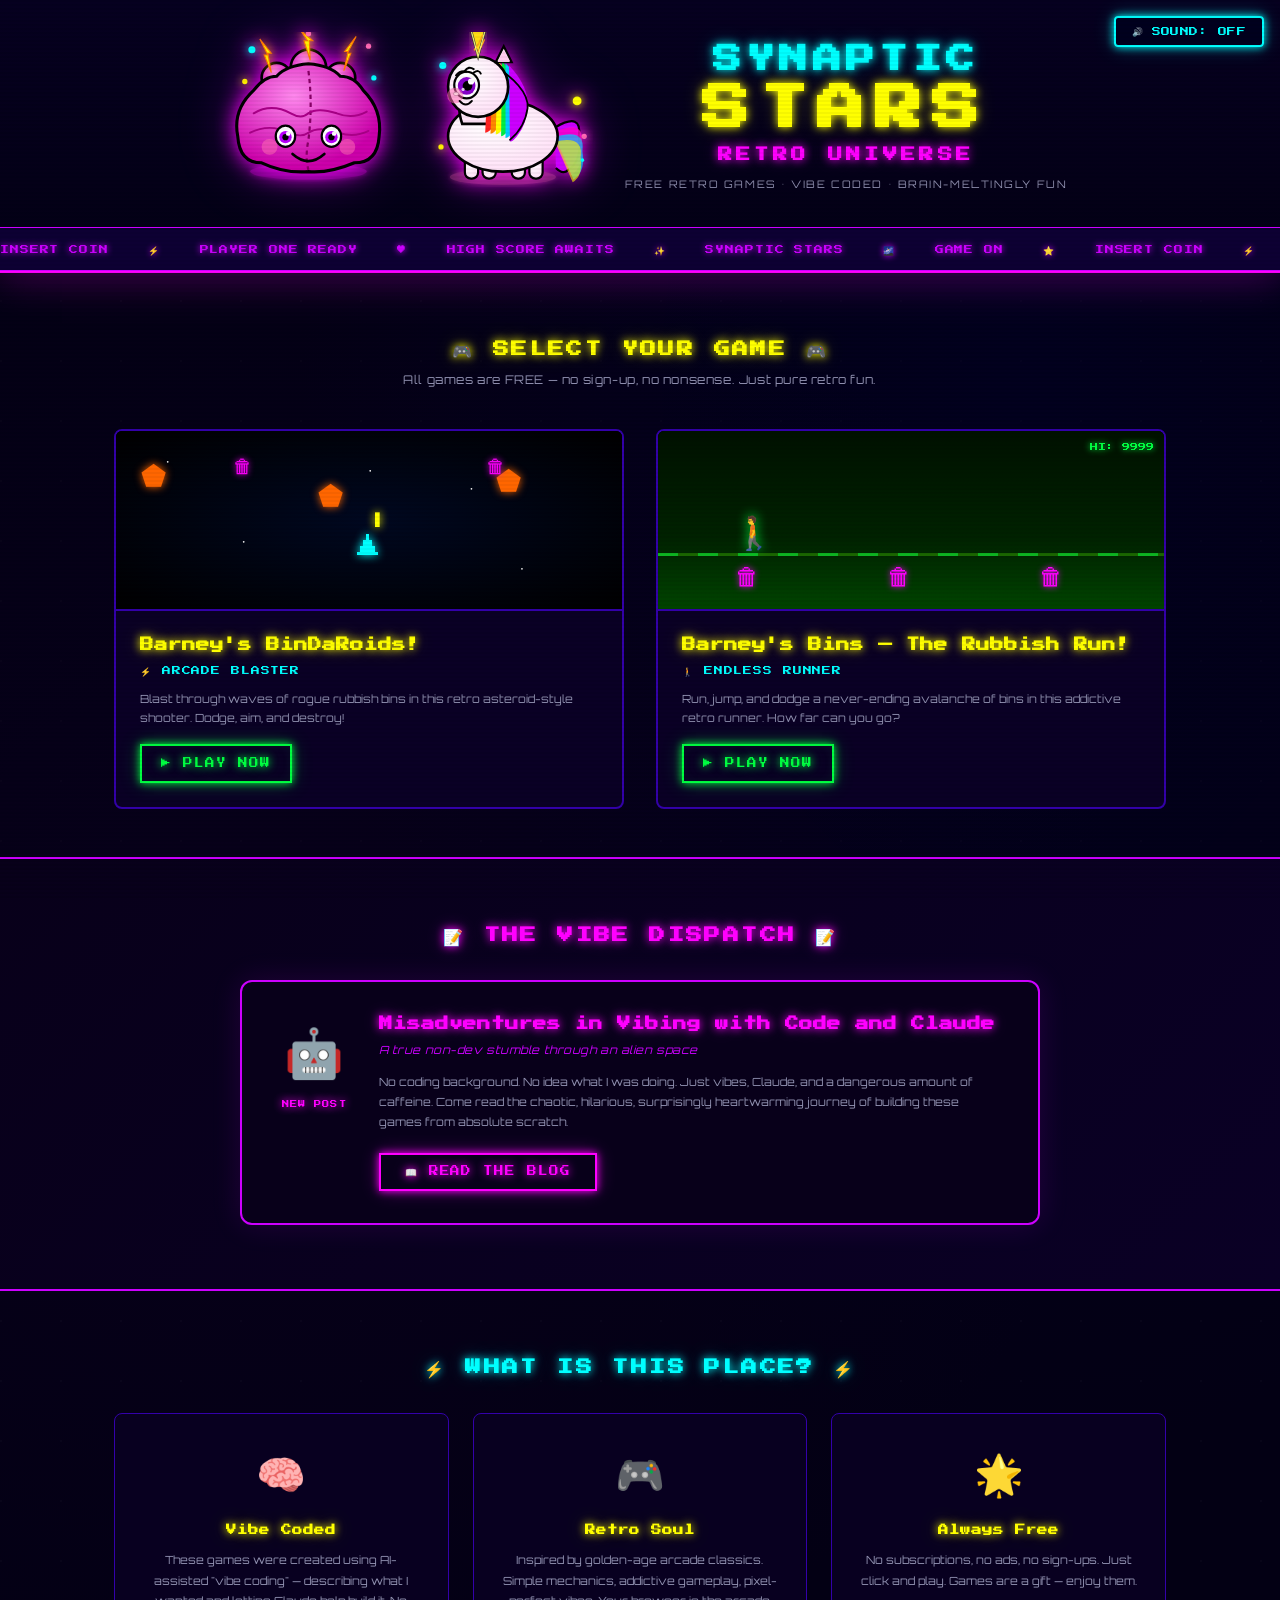
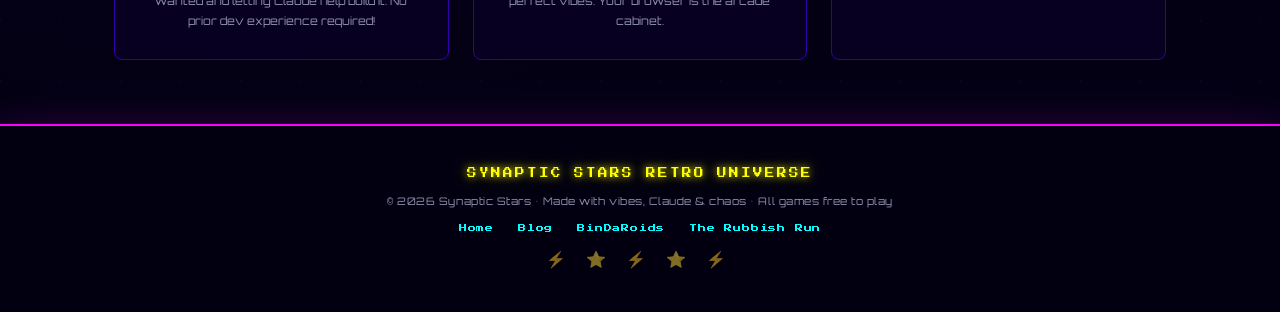
==== docs/index.html @ baff6195 "Cartoon logo redesign + fix game URLs to GitHub Pages - Redesigned brain SVG: filled cartoon style w" ====
<!DOCTYPE html>
<html lang="en">
<head>
  <meta charset="UTF-8" />
  <meta name="viewport" content="width=device-width, initial-scale=1.0" />
  <meta name="description" content="Synaptic Stars Retro Universe - Free retro games made with Vibe coding. Play Barney's BinDaRoids and Barney's Bins: The Rubbish Run!" />
  <title>Synaptic Stars Retro Universe</title>
  <link rel="stylesheet" href="css/style.css" />
  <link rel="preconnect" href="https://fonts.googleapis.com" />
  <link href="https://fonts.googleapis.com/css2?family=Press+Start+2P&family=Orbitron:wght@400;700;900&display=swap" rel="stylesheet" />
</head>
<body>

  <!-- Skip to content for accessibility -->
  <a href="#main-content" class="skip-link">Skip to main content</a>

  <!-- Sound toggle -->
  <div class="sound-control" role="region" aria-label="Sound controls">
    <button id="sound-toggle" class="sound-btn" aria-pressed="false" aria-label="Toggle site sounds on or off">
      <span class="sound-icon" aria-hidden="true">&#128266;</span>
      <span class="sound-label">SOUND: OFF</span>
    </button>
  </div>

  <!-- HEADER / LOGO -->
  <header class="site-header" role="banner">
    <div class="logo-container">
      <div class="logo-art" aria-label="Synaptic Stars logo: a neon brain crackling with creative energy and a cosmic unicorn">
        <!-- SVG Neon Brain + Unicorn Logo -->
        <svg class="logo-svg" viewBox="0 0 430 185" xmlns="http://www.w3.org/2000/svg" role="img" aria-label="Cartoon neon brain fizzing with creative energy alongside a cute cosmic unicorn">
          <defs>
            <filter id="neon-glow">
              <feGaussianBlur stdDeviation="3" result="coloredBlur"/>
              <feMerge><feMergeNode in="coloredBlur"/><feMergeNode in="SourceGraphic"/></feMerge>
            </filter>
            <filter id="hot-glow">
              <feGaussianBlur stdDeviation="5" result="coloredBlur"/>
              <feMerge><feMergeNode in="coloredBlur"/><feMergeNode in="SourceGraphic"/></feMerge>
            </filter>
            <radialGradient id="brain-grad" cx="40%" cy="30%" r="65%">
              <stop offset="0%" stop-color="#ff88ee"/>
              <stop offset="100%" stop-color="#cc00aa"/>
            </radialGradient>
            <radialGradient id="unicorn-body" cx="38%" cy="32%" r="62%">
              <stop offset="0%" stop-color="#ffffff"/>
              <stop offset="100%" stop-color="#ffe4f8"/>
            </radialGradient>
          </defs>

          <!-- ══════════════════════════════ -->
          <!-- CARTOON BRAIN                  -->
          <!-- ══════════════════════════════ -->

          <!-- Glow shadow under brain -->
          <ellipse cx="108" cy="158" rx="66" ry="9" fill="#ff00ff" opacity="0.3" filter="url(#neon-glow)"/>

          <!-- Top bumps (drawn behind main body so they peek above) -->
          <circle cx="72"  cy="52" r="17" fill="url(#brain-grad)" stroke="#000" stroke-width="3"/>
          <circle cx="108" cy="40" r="20" fill="url(#brain-grad)" stroke="#000" stroke-width="3"/>
          <circle cx="144" cy="52" r="17" fill="url(#brain-grad)" stroke="#000" stroke-width="3"/>

          <!-- Main brain blob body -->
          <path d="M 55,148 Q 30,148 28,118 Q 22,88 46,66 Q 58,50 72,50 Q 83,38 108,36 Q 133,38 144,50 Q 160,50 170,66 Q 192,88 188,118 Q 186,148 160,148 Q 132,160 108,158 Q 80,160 55,148 Z"
            fill="url(#brain-grad)" stroke="#000" stroke-width="3.5"/>

          <!-- Centre fold dashed line -->
          <path d="M 108,44 Q 113,82 108,122 Q 104,142 108,156" fill="none" stroke="#880066" stroke-width="2.5" stroke-dasharray="5,4"/>

          <!-- Brain wrinkle folds - left side -->
          <path d="M 46,92 Q 66,80 88,92 Q 100,99 108,92" fill="none" stroke="#aa0088" stroke-width="2.2" stroke-linecap="round"/>
          <path d="M 42,114 Q 64,103 86,114 Q 100,120 108,114" fill="none" stroke="#aa0088" stroke-width="2.2" stroke-linecap="round"/>

          <!-- Brain wrinkle folds - right side -->
          <path d="M 108,92 Q 118,85 140,92 Q 158,99 174,90" fill="none" stroke="#aa0088" stroke-width="2.2" stroke-linecap="round"/>
          <path d="M 108,114 Q 120,106 142,114 Q 160,120 176,112" fill="none" stroke="#aa0088" stroke-width="2.2" stroke-linecap="round"/>

          <!-- LEFT cartoon eye -->
          <ellipse cx="82" cy="118" rx="11" ry="12" fill="white" stroke="#000" stroke-width="2.5"/>
          <circle cx="82" cy="119" r="7"  fill="#bb00ff"/>
          <circle cx="82" cy="119" r="3.5" fill="#000"/>
          <circle cx="85" cy="115" r="2.5" fill="white"/>

          <!-- RIGHT cartoon eye -->
          <ellipse cx="134" cy="118" rx="11" ry="12" fill="white" stroke="#000" stroke-width="2.5"/>
          <circle cx="134" cy="119" r="7"  fill="#bb00ff"/>
          <circle cx="134" cy="119" r="3.5" fill="#000"/>
          <circle cx="137" cy="115" r="2.5" fill="white"/>

          <!-- Rosy cheeks -->
          <circle cx="64"  cy="130" r="9" fill="#ff69b4" opacity="0.55"/>
          <circle cx="152" cy="130" r="9" fill="#ff69b4" opacity="0.55"/>

          <!-- Big happy smile -->
          <path d="M 90,138 Q 108,154 126,138" fill="none" stroke="#000" stroke-width="3" stroke-linecap="round"/>

          <!-- Lightning bolt sparks -->
          <g filter="url(#hot-glow)">
            <!-- Left bolt -->
            <polygon points="66,46 58,26 62,26 53,8  66,24 62,24" fill="#ffee00" stroke="#ff7700" stroke-width="1.2"/>
            <!-- Centre bolt -->
            <polygon points="110,32 103,10 107,10 99,-2 113,10 109,10" fill="#ffee00" stroke="#ff7700" stroke-width="1.2"/>
            <!-- Right bolt -->
            <polygon points="148,44 156,24 152,24 162,5 149,22 153,22" fill="#ffee00" stroke="#ff7700" stroke-width="1.2"/>
            <!-- Sparkle dots -->
            <circle cx="44"  cy="20" r="4" fill="#00ffff"/>
            <circle cx="176" cy="16" r="3" fill="#ff69b4"/>
            <circle cx="36"  cy="56" r="3" fill="#ffee00"/>
            <circle cx="182" cy="52" r="3" fill="#00ffff"/>
            <circle cx="108" cy="2"  r="3" fill="#ff69b4"/>
          </g>

          <!-- ══════════════════════════════ -->
          <!-- CARTOON UNICORN                -->
          <!-- ══════════════════════════════ -->

          <!-- Glow shadow under unicorn -->
          <ellipse cx="328" cy="164" rx="60" ry="9" fill="#ff69b4" opacity="0.3" filter="url(#neon-glow)"/>

          <!-- Chubby legs (behind body) -->
          <rect x="285" y="136" width="15" height="30" rx="7"  fill="url(#unicorn-body)" stroke="#000" stroke-width="2.5"/>
          <rect x="305" y="138" width="15" height="28" rx="7"  fill="url(#unicorn-body)" stroke="#000" stroke-width="2.5"/>
          <rect x="338" y="138" width="15" height="28" rx="7"  fill="url(#unicorn-body)" stroke="#000" stroke-width="2.5"/>
          <rect x="358" y="136" width="15" height="30" rx="7"  fill="url(#unicorn-body)" stroke="#000" stroke-width="2.5"/>

          <!-- Rainbow tail (layered, fluffy) -->
          <path d="M 387,108 Q 418,90 414,118 Q 418,146 402,156 Q 396,162 388,154" fill="#cc00ff" stroke="#000" stroke-width="2.5" stroke-linejoin="round"/>
          <path d="M 387,113 Q 421,98 417,126 Q 421,152 405,162" fill="#ff00cc" opacity="0.8" stroke="none"/>
          <path d="M 387,119 Q 422,108 418,135 Q 422,158 408,167" fill="#00ccff" opacity="0.7" stroke="none"/>
          <path d="M 387,124 Q 420,116 416,142 Q 419,163 407,170" fill="#ffff00" opacity="0.6" stroke="none"/>

          <!-- Chubby body -->
          <ellipse cx="328" cy="118" rx="62" ry="40" fill="url(#unicorn-body)" stroke="#000" stroke-width="3"/>

          <!-- Neck connecting body to head -->
          <path d="M 282,104 Q 274,80 285,66 Q 294,55 310,58 Q 326,58 332,72 Q 338,84 332,104 Z"
            fill="url(#unicorn-body)" stroke="#000" stroke-width="3"/>

          <!-- Rainbow mane flowing down neck -->
          <path d="M 312,34 Q 330,54 328,76 Q 326,94 318,106 Q 312,114 308,114" fill="#ff2222" stroke="none"/>
          <path d="M 317,33 Q 336,54 334,76 Q 332,95 324,106 Q 318,115 314,115" fill="#ff8800" stroke="none"/>
          <path d="M 322,32 Q 342,54 340,77 Q 338,96 330,107 Q 324,116 320,116" fill="#ffff00" stroke="none"/>
          <path d="M 327,33 Q 348,55 346,79 Q 344,98 336,108 Q 330,118 326,118" fill="#00ee44" stroke="none"/>
          <path d="M 331,35 Q 353,58 351,82 Q 349,101 341,111 Q 335,120 331,120" fill="#00ccff" stroke="none"/>
          <path d="M 335,38 Q 358,62 356,86 Q 354,105 346,115 Q 340,124 336,124" fill="#cc00ff" stroke="none"/>
          <!-- Mane outline -->
          <path d="M 312,34 Q 358,62 356,86 Q 353,108 336,122" fill="none" stroke="#000" stroke-width="2" stroke-linecap="round"/>

          <!-- Big round cartoon head -->
          <circle cx="300" cy="62" r="34" fill="url(#unicorn-body)" stroke="#000" stroke-width="3"/>

          <!-- Pointy ear -->
          <polygon points="320,34 329,16 338,34" fill="url(#unicorn-body)" stroke="#000" stroke-width="2.5"/>
          <polygon points="322,34 329,20 336,34" fill="#ffccee" stroke="none"/>

          <!-- Spiral gold horn -->
          <polygon points="300,28 292,-2 308,-2" fill="#ffd700" stroke="#000" stroke-width="2.5"/>
          <path d="M 296,20 Q 302,12 305,4" fill="none" stroke="#ff9900" stroke-width="2" stroke-linecap="round"/>
          <path d="M 299,24 Q 304,17 307,9" fill="none" stroke="#ff9900" stroke-width="1.5" stroke-linecap="round"/>
          <!-- Horn glow -->
          <polygon points="300,28 292,-2 308,-2" fill="none" stroke="#ffff88" stroke-width="1.5" filter="url(#hot-glow)" opacity="0.9"/>

          <!-- Big cute cartoon eye -->
          <ellipse cx="287" cy="60" rx="14" ry="15" fill="white" stroke="#000" stroke-width="2.5"/>
          <circle cx="287" cy="61" r="10" fill="#8800cc"/>
          <circle cx="288" cy="61" r="5.5" fill="#000"/>
          <circle cx="292" cy="56" r="3.5" fill="white"/>
          <circle cx="283" cy="65" r="1.8" fill="white" opacity="0.8"/>

          <!-- Eyelashes -->
          <path d="M 275,49 Q 280,43 287,45" fill="none" stroke="#000" stroke-width="2.2" stroke-linecap="round"/>
          <path d="M 285,44 Q 289,38 295,42" fill="none" stroke="#000" stroke-width="2.2" stroke-linecap="round"/>
          <path d="M 295,46 Q 301,42 303,47" fill="none" stroke="#000" stroke-width="2.2" stroke-linecap="round"/>

          <!-- Rosy cheek -->
          <circle cx="274" cy="72" r="9" fill="#ff69b4" opacity="0.55"/>

          <!-- Little smile -->
          <path d="M 279,78 Q 286,86 293,78" fill="none" stroke="#000" stroke-width="2.2" stroke-linecap="round"/>

          <!-- Nostril dot -->
          <ellipse cx="275" cy="70" rx="3" ry="2" fill="#ffccdd" stroke="#cc88aa" stroke-width="1"/>

          <!-- Sparkles around unicorn -->
          <g filter="url(#hot-glow)">
            <circle cx="412" cy="78"  r="5" fill="#ffff00"/>
            <circle cx="260" cy="38"  r="4" fill="#00ffff"/>
            <circle cx="420" cy="118" r="3" fill="#ff69b4"/>
            <circle cx="258" cy="130" r="3" fill="#ffee00"/>
            <circle cx="418" cy="145" r="2" fill="#00ffff"/>
          </g>
        </svg>
      </div>

      <div class="logo-text">
        <h1 class="site-title">
          <span class="title-synaptic">SYNAPTIC</span>
          <span class="title-stars">STARS</span>
          <span class="title-universe">RETRO UNIVERSE</span>
        </h1>
        <p class="site-tagline">Free Retro Games &bull; Vibe Coded &bull; Brain-Meltingly Fun</p>
      </div>
    </div>

    <!-- Scrolling marquee for atmosphere -->
    <div class="marquee-strip" aria-hidden="true">
      <div class="marquee-inner">
        INSERT COIN &nbsp;&nbsp; &#9889; &nbsp;&nbsp; PLAYER ONE READY &nbsp;&nbsp; &#9829; &nbsp;&nbsp; HIGH SCORE AWAITS &nbsp;&nbsp; &#10024; &nbsp;&nbsp; SYNAPTIC STARS &nbsp;&nbsp; &#127756; &nbsp;&nbsp; GAME ON &nbsp;&nbsp; &#11088; &nbsp;&nbsp; INSERT COIN &nbsp;&nbsp; &#9889; &nbsp;&nbsp; PLAYER ONE READY &nbsp;&nbsp; &#9829; &nbsp;&nbsp; HIGH SCORE AWAITS &nbsp;&nbsp; &#10024; &nbsp;&nbsp; SYNAPTIC STARS &nbsp;&nbsp; &#127756; &nbsp;&nbsp; GAME ON &nbsp;&nbsp; &#11088;
      </div>
    </div>
  </header>

  <!-- MAIN CONTENT -->
  <main id="main-content">

    <!-- GAMES SECTION -->
    <section class="games-section" aria-labelledby="games-heading">
      <h2 id="games-heading" class="section-heading">
        <span aria-hidden="true">&#127918;</span> SELECT YOUR GAME <span aria-hidden="true">&#127918;</span>
      </h2>
      <p class="section-subtitle">All games are FREE &mdash; no sign-up, no nonsense. Just pure retro fun.</p>

      <div class="games-grid" role="list">

        <!-- Game Tile 1: BinDaRoids -->
        <article class="game-tile" role="listitem">
          <a href="https://synapticstar101.github.io/Barneys-BinDaRoids/" target="_blank" rel="noopener noreferrer" class="game-tile-link" aria-label="Play Barney's BinDaRoids - an asteroids-style retro blaster (opens in new tab)">
            <div class="game-tile-inner">
              <div class="game-screen-preview" aria-hidden="true">
                <div class="pixel-art-bindaroids">
                  <div class="pa-stars">
                    <span class="pa-star s1">&#9679;</span>
                    <span class="pa-star s2">&#9679;</span>
                    <span class="pa-star s3">&#9679;</span>
                    <span class="pa-star s4">&#9679;</span>
                    <span class="pa-star s5">&#9679;</span>
                  </div>
                  <div class="pa-ship">&#9650;</div>
                  <div class="pa-asteroids">
                    <span class="pa-rock r1">&#11039;</span>
                    <span class="pa-rock r2">&#11039;</span>
                    <span class="pa-rock r3">&#11039;</span>
                  </div>
                  <div class="pa-bins">
                    <span class="pa-bin">&#128465;</span>
                    <span class="pa-bin">&#128465;</span>
                  </div>
                  <div class="pa-laser" aria-hidden="true">|</div>
                </div>
              </div>
              <div class="game-info">
                <h3 class="game-title">Barney's BinDaRoids!</h3>
                <p class="game-genre">&#9889; ARCADE BLASTER</p>
                <p class="game-desc">Blast through waves of rogue rubbish bins in this retro asteroid-style shooter. Dodge, aim, and destroy!</p>
                <span class="play-btn" aria-hidden="true">&#9654; PLAY NOW</span>
              </div>
            </div>
          </a>
        </article>

        <!-- Game Tile 2: The Rubbish Run -->
        <article class="game-tile" role="listitem">
          <a href="https://synapticstar101.github.io/Barneys-Bins-The-Rubbish-Run/" target="_blank" rel="noopener noreferrer" class="game-tile-link" aria-label="Play Barney's Bins: The Rubbish Run - a retro runner (opens in new tab)">
            <div class="game-tile-inner">
              <div class="game-screen-preview" aria-hidden="true">
                <div class="pixel-art-rubbish">
                  <div class="pa-road">
                    <div class="pa-lane-line"></div>
                  </div>
                  <div class="pa-runner">&#128694;</div>
                  <div class="pa-obstacles">
                    <span class="pa-bin-o b1">&#128465;</span>
                    <span class="pa-bin-o b2">&#128465;</span>
                    <span class="pa-bin-o b3">&#128465;</span>
                  </div>
                  <div class="pa-score-preview">HI: 9999</div>
                </div>
              </div>
              <div class="game-info">
                <h3 class="game-title">Barney's Bins &mdash; The Rubbish Run!</h3>
                <p class="game-genre">&#128694; ENDLESS RUNNER</p>
                <p class="game-desc">Run, jump, and dodge a never-ending avalanche of bins in this addictive retro runner. How far can you go?</p>
                <span class="play-btn" aria-hidden="true">&#9654; PLAY NOW</span>
              </div>
            </div>
          </a>
        </article>

      </div>
    </section>

    <!-- BLOG LINK SECTION -->
    <section class="blog-section" aria-labelledby="blog-heading">
      <h2 id="blog-heading" class="section-heading">
        <span aria-hidden="true">&#128221;</span> THE VIBE DISPATCH <span aria-hidden="true">&#128221;</span>
      </h2>
      <div class="blog-promo">
        <div class="blog-promo-inner">
          <div class="blog-badge" aria-hidden="true">
            <span class="blog-icon">&#129302;</span>
            <span class="blog-badge-text">NEW POST</span>
          </div>
          <div class="blog-promo-text">
            <h3 class="blog-title-promo">Misadventures in Vibing with Code and Claude</h3>
            <p class="blog-subtitle-promo">A true non-dev stumble through an alien space</p>
            <p class="blog-desc-promo">No coding background. No idea what I was doing. Just vibes, Claude, and a dangerous amount of caffeine. Come read the chaotic, hilarious, surprisingly heartwarming journey of building these games from absolute scratch.</p>
            <a href="blog/index.html" class="blog-link-btn" aria-label="Read the Misadventures in Vibing with Code and Claude blog">
              <span aria-hidden="true">&#128214;</span> READ THE BLOG
            </a>
          </div>
        </div>
      </div>
    </section>

    <!-- ABOUT SECTION -->
    <section class="about-section" aria-labelledby="about-heading">
      <h2 id="about-heading" class="section-heading">
        <span aria-hidden="true">&#9889;</span> WHAT IS THIS PLACE? <span aria-hidden="true">&#9889;</span>
      </h2>
      <div class="about-grid">
        <div class="about-card">
          <div class="about-icon" aria-hidden="true">&#129504;</div>
          <h3>Vibe Coded</h3>
          <p>These games were created using AI-assisted "vibe coding" &mdash; describing what I wanted and letting Claude help build it. No prior dev experience required!</p>
        </div>
        <div class="about-card">
          <div class="about-icon" aria-hidden="true">&#127918;</div>
          <h3>Retro Soul</h3>
          <p>Inspired by golden-age arcade classics. Simple mechanics, addictive gameplay, pixel-perfect vibes. Your browser is the arcade cabinet.</p>
        </div>
        <div class="about-card">
          <div class="about-icon" aria-hidden="true">&#127775;</div>
          <h3>Always Free</h3>
          <p>No subscriptions, no ads, no sign-ups. Just click and play. Games are a gift &mdash; enjoy them.</p>
        </div>
      </div>
    </section>

  </main>

  <!-- FOOTER -->
  <footer class="site-footer" role="contentinfo">
    <div class="footer-inner">
      <p class="footer-title">SYNAPTIC STARS RETRO UNIVERSE</p>
      <p class="footer-copy">&copy; 2026 Synaptic Stars &bull; Made with vibes, Claude &amp; chaos &bull; All games free to play</p>
      <nav class="footer-nav" aria-label="Footer navigation">
        <a href="index.html">Home</a>
        <a href="blog/index.html">Blog</a>
        <a href="https://synapticstar101.github.io/Barneys-BinDaRoids/" target="_blank" rel="noopener noreferrer">BinDaRoids</a>
        <a href="https://synapticstar101.github.io/Barneys-Bins-The-Rubbish-Run/" target="_blank" rel="noopener noreferrer">The Rubbish Run</a>
      </nav>
      <p class="footer-credits" aria-hidden="true">&#9889; &#11088; &#9889; &#11088; &#9889;</p>
    </div>
  </footer>

  <script src="js/sounds.js"></script>
  <script src="js/main.js"></script>
</body>
</html>
---- docs/css/style.css ----
/* =====================================================
   SYNAPTIC STARS RETRO UNIVERSE
   Main Stylesheet — Neon Retro Fever Dream Edition
   ===================================================== */

/* === CSS CUSTOM PROPERTIES === */
:root {
  --neon-pink:    #ff00ff;
  --neon-cyan:    #00ffff;
  --neon-yellow:  #ffff00;
  --neon-green:   #00ff41;
  --neon-orange:  #ff6600;
  --neon-purple:  #cc00ff;
  --neon-hotpink: #ff69b4;
  --bg-dark:      #030014;
  --bg-card:      #0a0025;
  --bg-card2:     #080020;
  --text-primary: #e8e0ff;
  --text-dim:     #9090b0;
  --border-neon:  #3300aa;
  --font-pixel:   'Press Start 2P', monospace;
  --font-orb:     'Orbitron', monospace;
  --font-base:    'Orbitron', monospace;
  --glow-pink:    0 0 8px #ff00ff, 0 0 20px #ff00ff44;
  --glow-cyan:    0 0 8px #00ffff, 0 0 20px #00ffff44;
  --glow-yellow:  0 0 8px #ffff00, 0 0 20px #ffff0044;
  --glow-green:   0 0 8px #00ff41, 0 0 20px #00ff4144;
}

/* === RESET & BASE === */
*, *::before, *::after {
  box-sizing: border-box;
  margin: 0;
  padding: 0;
}

html {
  scroll-behavior: smooth;
  font-size: 16px;
}

body {
  background-color: var(--bg-dark);
  background-image:
    radial-gradient(ellipse at 20% 50%, #1a003333 0%, transparent 60%),
    radial-gradient(ellipse at 80% 20%, #00003355 0%, transparent 50%),
    url("data:image/svg+xml,%3Csvg width='60' height='60' viewBox='0 0 60 60' xmlns='http://www.w3.org/2000/svg'%3E%3Cg fill='none' fill-rule='evenodd'%3E%3Cg fill='%23ffffff' fill-opacity='0.025'%3E%3Ccircle cx='1' cy='1' r='1'/%3E%3C/g%3E%3C/g%3E%3C/svg%3E");
  color: var(--text-primary);
  font-family: var(--font-base);
  line-height: 1.6;
  min-height: 100vh;
  overflow-x: hidden;
}

/* === ACCESSIBILITY === */
.skip-link {
  position: absolute;
  top: -100%;
  left: 0;
  background: var(--neon-yellow);
  color: #000;
  padding: 0.75rem 1.5rem;
  font-family: var(--font-pixel);
  font-size: 0.7rem;
  z-index: 9999;
  text-decoration: none;
  border-radius: 0 0 8px 0;
}
.skip-link:focus {
  top: 0;
}

/* Focus visible styles for keyboard nav */
*:focus-visible {
  outline: 3px solid var(--neon-yellow);
  outline-offset: 3px;
}

/* Reduced motion */
@media (prefers-reduced-motion: reduce) {
  *, *::before, *::after {
    animation-duration: 0.01ms !important;
    animation-iteration-count: 1 !important;
    transition-duration: 0.01ms !important;
  }
  .marquee-inner {
    animation: none !important;
  }
}

/* High contrast mode */
@media (prefers-contrast: high) {
  :root {
    --bg-dark: #000000;
    --bg-card: #000000;
    --text-primary: #ffffff;
  }
  .game-tile { border: 2px solid #ffffff; }
}

/* === SOUND CONTROL === */
.sound-control {
  position: fixed;
  top: 1rem;
  right: 1rem;
  z-index: 1000;
}

.sound-btn {
  background: rgba(0, 0, 30, 0.9);
  border: 2px solid var(--neon-cyan);
  color: var(--neon-cyan);
  padding: 0.5rem 1rem;
  cursor: pointer;
  font-family: var(--font-pixel);
  font-size: 0.55rem;
  letter-spacing: 0.05em;
  display: flex;
  align-items: center;
  gap: 0.5rem;
  transition: all 0.2s;
  box-shadow: var(--glow-cyan);
  border-radius: 4px;
}

.sound-btn:hover,
.sound-btn[aria-pressed="true"] {
  background: rgba(0, 255, 255, 0.15);
  box-shadow: 0 0 15px #00ffff, 0 0 30px #00ffff66;
  color: #fff;
}

.sound-btn[aria-pressed="true"] .sound-label::after {
  content: " ON";
}
.sound-btn[aria-pressed="false"] .sound-label::after {
  content: "";
}

/* === HEADER === */
.site-header {
  background: linear-gradient(180deg, #060020 0%, var(--bg-dark) 100%);
  border-bottom: 2px solid var(--neon-pink);
  box-shadow: 0 4px 40px #ff00ff44;
  padding-bottom: 0;
  overflow: hidden;
}

.logo-container {
  display: flex;
  align-items: center;
  justify-content: center;
  gap: 2rem;
  flex-wrap: wrap;
  padding: 2rem 2rem 1.5rem;
  max-width: 1200px;
  margin: 0 auto;
}

.logo-svg {
  width: 380px;
  max-width: 90vw;
  height: auto;
  filter: drop-shadow(0 0 10px #ff00ff) drop-shadow(0 0 25px #cc00ff44);
  animation: logo-pulse 3s ease-in-out infinite;
}

@keyframes logo-pulse {
  0%, 100% { filter: drop-shadow(0 0 10px #ff00ff) drop-shadow(0 0 25px #cc00ff44); }
  50%       { filter: drop-shadow(0 0 20px #ff00ff) drop-shadow(0 0 50px #cc00ff66); }
}

.logo-text {
  text-align: center;
}

.site-title {
  display: flex;
  flex-direction: column;
  gap: 0.25rem;
  line-height: 1.2;
}

.title-synaptic {
  font-family: var(--font-pixel);
  font-size: clamp(1rem, 3vw, 1.8rem);
  color: var(--neon-cyan);
  text-shadow: var(--glow-cyan);
  letter-spacing: 0.15em;
  animation: flicker 8s infinite;
}

.title-stars {
  font-family: var(--font-pixel);
  font-size: clamp(1.4rem, 5vw, 3rem);
  color: var(--neon-yellow);
  text-shadow: var(--glow-yellow);
  letter-spacing: 0.2em;
}

.title-universe {
  font-family: var(--font-pixel);
  font-size: clamp(0.6rem, 1.5vw, 0.9rem);
  color: var(--neon-pink);
  text-shadow: var(--glow-pink);
  letter-spacing: 0.3em;
  margin-top: 0.25rem;
}

@keyframes flicker {
  0%, 95%, 100% { opacity: 1; }
  96%            { opacity: 0.85; }
  97%            { opacity: 1; }
  98%            { opacity: 0.7; }
  99%            { opacity: 1; }
}

.site-tagline {
  color: var(--text-dim);
  font-size: 0.65rem;
  letter-spacing: 0.15em;
  margin-top: 0.75rem;
  text-transform: uppercase;
}

/* === MARQUEE === */
.marquee-strip {
  background: #0d0033;
  border-top: 1px solid var(--neon-purple);
  border-bottom: 1px solid var(--neon-purple);
  padding: 0.5rem 0;
  overflow: hidden;
  white-space: nowrap;
}

.marquee-inner {
  display: inline-block;
  animation: marquee-scroll 30s linear infinite;
  font-family: var(--font-pixel);
  font-size: 0.55rem;
  color: var(--neon-purple);
  letter-spacing: 0.1em;
  text-shadow: 0 0 6px #cc00ff;
}

@keyframes marquee-scroll {
  from { transform: translateX(0); }
  to   { transform: translateX(-50%); }
}

/* === SECTION HEADING === */
.section-heading {
  font-family: var(--font-pixel);
  font-size: clamp(0.7rem, 2vw, 1rem);
  text-align: center;
  letter-spacing: 0.15em;
  color: var(--neon-yellow);
  text-shadow: var(--glow-yellow);
  margin-bottom: 0.5rem;
}

.section-subtitle {
  text-align: center;
  color: var(--text-dim);
  font-size: 0.75rem;
  letter-spacing: 0.05em;
  margin-bottom: 2.5rem;
}

/* === GAMES SECTION === */
.games-section {
  max-width: 1100px;
  margin: 0 auto;
  padding: 4rem 1.5rem 3rem;
}

.games-grid {
  display: grid;
  grid-template-columns: repeat(auto-fit, minmax(300px, 1fr));
  gap: 2rem;
  list-style: none;
}

/* === GAME TILE === */
.game-tile {
  border: 2px solid var(--border-neon);
  border-radius: 8px;
  background: var(--bg-card);
  transition: transform 0.2s, border-color 0.2s, box-shadow 0.2s;
  overflow: hidden;
  position: relative;
}

.game-tile:hover,
.game-tile:focus-within {
  transform: translateY(-6px) scale(1.02);
  border-color: var(--neon-cyan);
  box-shadow: 0 0 30px #00ffff44, 0 8px 40px #00000088;
}

.game-tile-link {
  display: block;
  text-decoration: none;
  color: inherit;
  outline: none;
}

.game-tile-link:focus-visible .game-tile-inner {
  outline: 3px solid var(--neon-yellow);
}

.game-tile-inner {
  display: flex;
  flex-direction: column;
}

/* Game preview screen */
.game-screen-preview {
  background: #000;
  height: 180px;
  position: relative;
  overflow: hidden;
  border-bottom: 2px solid var(--border-neon);
  font-family: var(--font-pixel);
}

/* BinDaRoids preview */
.pixel-art-bindaroids {
  width: 100%;
  height: 100%;
  position: relative;
  background: radial-gradient(ellipse at center, #000820 0%, #000 100%);
}

.pa-stars { position: absolute; inset: 0; }
.pa-star {
  position: absolute;
  color: #fff;
  font-size: 4px;
  animation: star-twinkle 2s ease-in-out infinite;
}
.s1 { top: 15%; left: 10%; animation-delay: 0s; }
.s2 { top: 30%; left: 70%; animation-delay: 0.4s; }
.s3 { top: 60%; left: 25%; animation-delay: 0.8s; }
.s4 { top: 20%; left: 50%; animation-delay: 0.2s; }
.s5 { top: 75%; left: 80%; animation-delay: 1.2s; }

@keyframes star-twinkle {
  0%, 100% { opacity: 1; }
  50%       { opacity: 0.3; }
}

.pa-ship {
  position: absolute;
  bottom: 25%;
  left: 50%;
  transform: translateX(-50%);
  color: var(--neon-cyan);
  font-size: 1.5rem;
  text-shadow: 0 0 10px var(--neon-cyan);
  animation: ship-bob 2s ease-in-out infinite;
}

@keyframes ship-bob {
  0%, 100% { transform: translateX(-50%) translateY(0); }
  50%       { transform: translateX(-50%) translateY(-6px); }
}

.pa-asteroids { position: absolute; top: 10%; left: 0; width: 100%; }
.pa-rock {
  position: absolute;
  color: var(--neon-orange);
  font-size: 1.8rem;
  text-shadow: 0 0 8px var(--neon-orange);
  animation: rock-drift 4s linear infinite;
}
.r1 { top: 0; left: 5%; animation-delay: 0s; }
.r2 { top: 20px; left: 40%; animation-delay: 1.5s; }
.r3 { top: 5px; left: 75%; animation-delay: 0.8s; }

@keyframes rock-drift {
  0%   { transform: rotate(0deg) translateY(0); }
  100% { transform: rotate(360deg) translateY(20px); }
}

.pa-bins {
  position: absolute;
  top: 10%;
  width: 100%;
  display: flex;
  justify-content: space-around;
}
.pa-bin { color: var(--neon-pink); font-size: 1.2rem; text-shadow: 0 0 6px var(--neon-pink); }

.pa-laser {
  position: absolute;
  bottom: 42%;
  left: 50%;
  color: var(--neon-yellow);
  font-size: 1rem;
  font-weight: bold;
  text-shadow: 0 0 8px var(--neon-yellow);
  animation: laser-fire 1s ease-out infinite;
}

@keyframes laser-fire {
  0%   { opacity: 1; transform: scaleY(1); }
  80%  { opacity: 0.8; transform: scaleY(3); }
  100% { opacity: 0; transform: scaleY(4); }
}

/* Rubbish Run preview */
.pixel-art-rubbish {
  width: 100%;
  height: 100%;
  position: relative;
  background: linear-gradient(180deg, #001100 0%, #002200 60%, #004400 100%);
}

.pa-road {
  position: absolute;
  bottom: 30%;
  left: 0;
  right: 0;
  height: 3px;
  background: #1a6600;
}
.pa-lane-line {
  width: 100%;
  height: 100%;
  background: repeating-linear-gradient(90deg, #00ff41 0, #00ff41 20px, transparent 20px, transparent 40px);
  opacity: 0.5;
}

.pa-runner {
  position: absolute;
  bottom: 31%;
  left: 15%;
  font-size: 2rem;
  animation: runner-anim 0.4s steps(2) infinite;
  filter: drop-shadow(0 0 6px var(--neon-green));
}
@keyframes runner-anim {
  0%   { transform: translateY(0); }
  50%  { transform: translateY(-4px); }
  100% { transform: translateY(0); }
}

.pa-obstacles { position: absolute; bottom: 31%; width: 100%; }
.pa-bin-o {
  position: absolute;
  font-size: 1.5rem;
  color: var(--neon-pink);
  text-shadow: 0 0 6px var(--neon-pink);
  animation: bin-scroll 2s linear infinite;
}
.b1 { right: 20%; animation-delay: 0s; }
.b2 { right: 50%; animation-delay: 0.7s; }
.b3 { right: 80%; animation-delay: 1.4s; }

@keyframes bin-scroll {
  0%   { transform: translateX(0); }
  100% { transform: translateX(-300px); }
}

.pa-score-preview {
  position: absolute;
  top: 10px;
  right: 10px;
  font-family: var(--font-pixel);
  font-size: 0.5rem;
  color: var(--neon-green);
  text-shadow: 0 0 6px var(--neon-green);
}

/* Game info */
.game-info {
  padding: 1.5rem;
}

.game-title {
  font-family: var(--font-pixel);
  font-size: clamp(0.6rem, 1.5vw, 0.85rem);
  color: var(--neon-yellow);
  text-shadow: var(--glow-yellow);
  margin-bottom: 0.5rem;
  line-height: 1.5;
}

.game-genre {
  font-family: var(--font-pixel);
  font-size: 0.55rem;
  color: var(--neon-cyan);
  letter-spacing: 0.1em;
  margin-bottom: 0.75rem;
}

.game-desc {
  font-size: 0.7rem;
  color: var(--text-dim);
  margin-bottom: 1rem;
  line-height: 1.7;
}

.play-btn {
  display: inline-block;
  background: transparent;
  border: 2px solid var(--neon-green);
  color: var(--neon-green);
  padding: 0.6rem 1.2rem;
  font-family: var(--font-pixel);
  font-size: 0.6rem;
  letter-spacing: 0.1em;
  text-shadow: var(--glow-green);
  box-shadow: var(--glow-green), inset 0 0 10px #00ff4111;
  transition: all 0.2s;
  cursor: pointer;
}

.game-tile:hover .play-btn,
.game-tile:focus-within .play-btn {
  background: #00ff4122;
  box-shadow: 0 0 20px #00ff41, inset 0 0 20px #00ff4122;
  color: #fff;
}

/* === BLOG SECTION === */
.blog-section {
  background: linear-gradient(135deg, #08001a 0%, #0a0025 100%);
  border-top: 2px solid var(--neon-purple);
  border-bottom: 2px solid var(--neon-purple);
  padding: 4rem 1.5rem;
}

.blog-section .section-heading {
  color: var(--neon-pink);
  text-shadow: var(--glow-pink);
  margin-bottom: 2rem;
}

.blog-promo {
  max-width: 800px;
  margin: 0 auto;
}

.blog-promo-inner {
  border: 2px solid var(--neon-purple);
  border-radius: 12px;
  background: #08001a;
  padding: 2rem 2.5rem;
  display: flex;
  gap: 2rem;
  align-items: flex-start;
  box-shadow: 0 0 30px #cc00ff22;
  transition: box-shadow 0.3s;
}

.blog-promo-inner:hover {
  box-shadow: 0 0 60px #cc00ff44;
}

.blog-badge {
  display: flex;
  flex-direction: column;
  align-items: center;
  gap: 0.5rem;
  flex-shrink: 0;
}

.blog-icon {
  font-size: 3rem;
  animation: robot-wave 3s ease-in-out infinite;
}

@keyframes robot-wave {
  0%, 100% { transform: rotate(-5deg); }
  50%       { transform: rotate(5deg) scale(1.1); }
}

.blog-badge-text {
  font-family: var(--font-pixel);
  font-size: 0.45rem;
  color: var(--neon-pink);
  text-shadow: var(--glow-pink);
  letter-spacing: 0.15em;
  animation: badge-blink 1.5s step-end infinite;
}

@keyframes badge-blink {
  0%, 100% { opacity: 1; }
  50%       { opacity: 0; }
}

.blog-title-promo {
  font-family: var(--font-pixel);
  font-size: clamp(0.6rem, 1.5vw, 0.85rem);
  color: var(--neon-pink);
  text-shadow: var(--glow-pink);
  margin-bottom: 0.4rem;
  line-height: 1.6;
}

.blog-subtitle-promo {
  font-size: 0.7rem;
  color: var(--neon-purple);
  font-style: italic;
  margin-bottom: 0.75rem;
  letter-spacing: 0.05em;
}

.blog-desc-promo {
  font-size: 0.7rem;
  color: var(--text-dim);
  line-height: 1.8;
  margin-bottom: 1.25rem;
}

.blog-link-btn {
  display: inline-block;
  border: 2px solid var(--neon-pink);
  color: var(--neon-pink);
  padding: 0.6rem 1.5rem;
  text-decoration: none;
  font-family: var(--font-pixel);
  font-size: 0.6rem;
  letter-spacing: 0.1em;
  text-shadow: var(--glow-pink);
  box-shadow: var(--glow-pink);
  transition: all 0.2s;
}

.blog-link-btn:hover,
.blog-link-btn:focus-visible {
  background: #ff00ff22;
  box-shadow: 0 0 25px #ff00ff, inset 0 0 15px #ff00ff22;
  color: #fff;
}

/* === ABOUT SECTION === */
.about-section {
  max-width: 1100px;
  margin: 0 auto;
  padding: 4rem 1.5rem;
}

.about-section .section-heading {
  color: var(--neon-cyan);
  text-shadow: var(--glow-cyan);
  margin-bottom: 2rem;
}

.about-grid {
  display: grid;
  grid-template-columns: repeat(auto-fit, minmax(220px, 1fr));
  gap: 1.5rem;
}

.about-card {
  background: var(--bg-card2);
  border: 1px solid var(--border-neon);
  border-radius: 8px;
  padding: 1.75rem;
  text-align: center;
  transition: border-color 0.3s, transform 0.2s;
}

.about-card:hover {
  border-color: var(--neon-cyan);
  transform: translateY(-4px);
  box-shadow: 0 0 20px #00ffff22;
}

.about-icon {
  font-size: 2.5rem;
  margin-bottom: 1rem;
  display: block;
}

.about-card h3 {
  font-family: var(--font-pixel);
  font-size: 0.65rem;
  color: var(--neon-yellow);
  text-shadow: var(--glow-yellow);
  margin-bottom: 0.75rem;
  letter-spacing: 0.1em;
}

.about-card p {
  font-size: 0.7rem;
  color: var(--text-dim);
  line-height: 1.8;
}

/* === FOOTER === */
.site-footer {
  background: #020010;
  border-top: 2px solid var(--neon-pink);
  padding: 2.5rem 1.5rem;
  text-align: center;
  box-shadow: 0 -4px 30px #ff00ff22;
}

.footer-inner {
  max-width: 900px;
  margin: 0 auto;
  display: flex;
  flex-direction: column;
  gap: 0.75rem;
  align-items: center;
}

.footer-title {
  font-family: var(--font-pixel);
  font-size: 0.6rem;
  color: var(--neon-yellow);
  text-shadow: var(--glow-yellow);
  letter-spacing: 0.2em;
}

.footer-copy {
  font-size: 0.65rem;
  color: var(--text-dim);
  letter-spacing: 0.05em;
}

.footer-nav {
  display: flex;
  gap: 1.5rem;
  flex-wrap: wrap;
  justify-content: center;
}

.footer-nav a {
  color: var(--neon-cyan);
  text-decoration: none;
  font-family: var(--font-pixel);
  font-size: 0.5rem;
  letter-spacing: 0.1em;
  transition: color 0.2s, text-shadow 0.2s;
}

.footer-nav a:hover,
.footer-nav a:focus-visible {
  color: #fff;
  text-shadow: var(--glow-cyan);
}

.footer-credits {
  font-size: 1rem;
  opacity: 0.5;
  letter-spacing: 0.5em;
}

/* === RESPONSIVE === */
@media (max-width: 640px) {
  .logo-container {
    flex-direction: column;
    text-align: center;
    padding: 1.5rem 1rem 1rem;
  }

  .blog-promo-inner {
    flex-direction: column;
    align-items: center;
    text-align: center;
    padding: 1.5rem;
  }

  .games-grid {
    grid-template-columns: 1fr;
  }

  .sound-control {
    top: 0.5rem;
    right: 0.5rem;
  }
}

@media (max-width: 400px) {
  .title-stars {
    font-size: 1.4rem;
  }
  .section-heading {
    font-size: 0.6rem;
  }
}
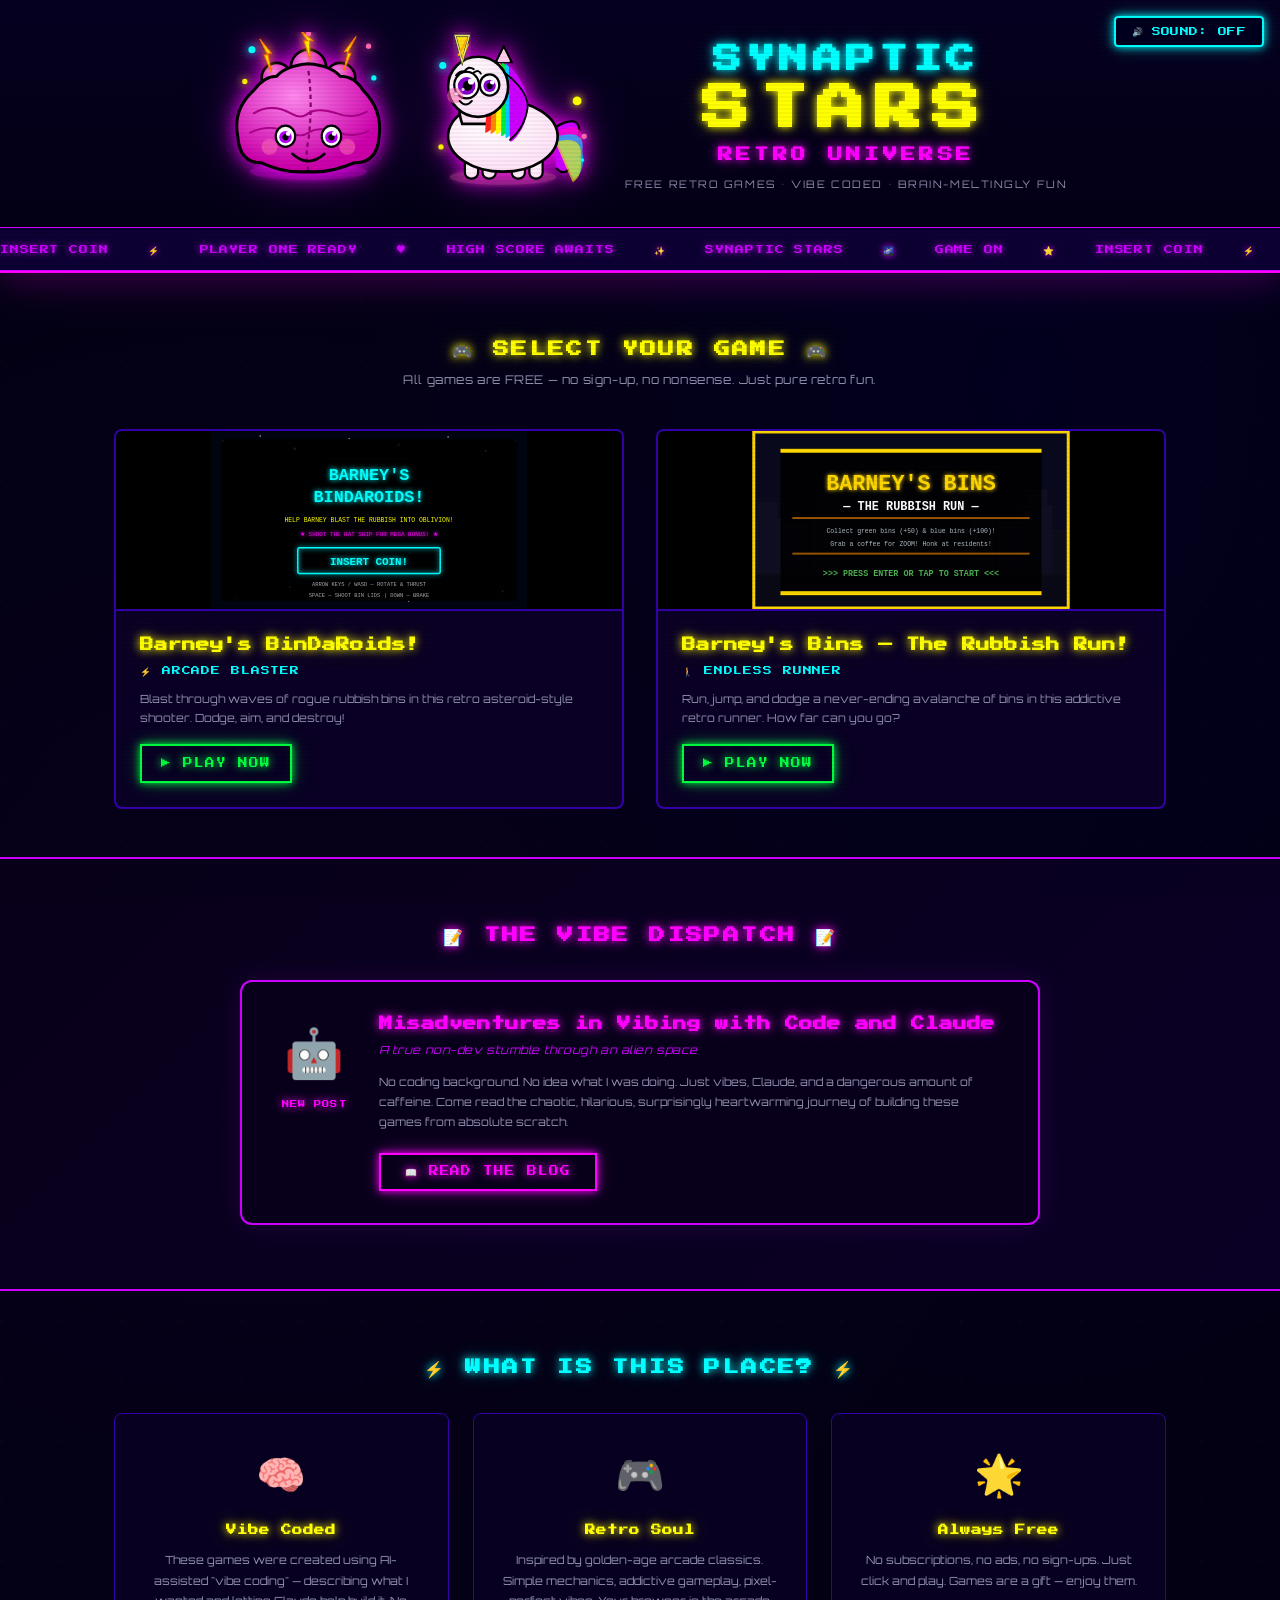
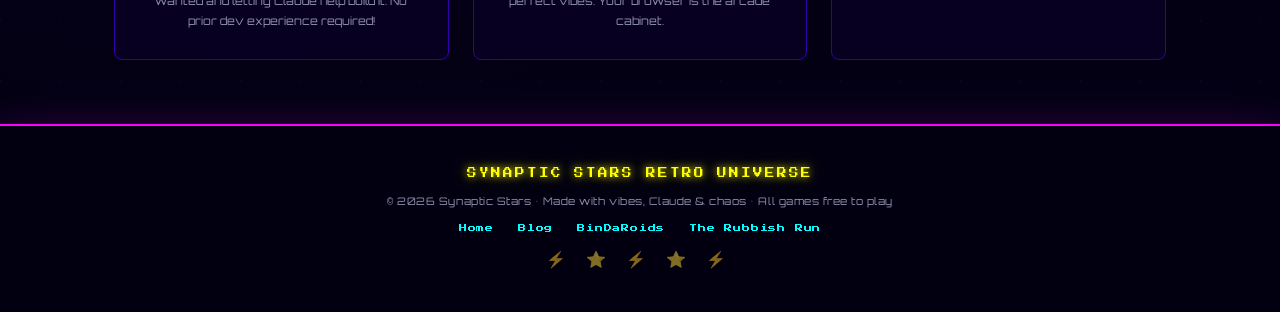
==== commit afd28575: "Update game graphics, fix unicorn, and correct blog game order - Replace generic pixel-art placehold" ====
--- a/docs/index.html
+++ b/docs/index.html
@@ -148,16 +148,22 @@
           <!-- Big round cartoon head -->
           <circle cx="300" cy="62" r="34" fill="url(#unicorn-body)" stroke="#000" stroke-width="3"/>
 
+          <!-- Second eye (far side) -->
+          <ellipse cx="313" cy="60" rx="11" ry="12" fill="white" stroke="#000" stroke-width="2.5"/>
+          <circle cx="313" cy="61" r="7" fill="#8800cc"/>
+          <circle cx="313" cy="61" r="3.5" fill="#000"/>
+          <circle cx="316" cy="57" r="2.5" fill="white"/>
+
           <!-- Pointy ear -->
           <polygon points="320,34 329,16 338,34" fill="url(#unicorn-body)" stroke="#000" stroke-width="2.5"/>
           <polygon points="322,34 329,20 336,34" fill="#ffccee" stroke="none"/>
 
-          <!-- Spiral gold horn -->
-          <polygon points="300,28 292,-2 308,-2" fill="#ffd700" stroke="#000" stroke-width="2.5"/>
-          <path d="M 296,20 Q 302,12 305,4" fill="none" stroke="#ff9900" stroke-width="2" stroke-linecap="round"/>
-          <path d="M 299,24 Q 304,17 307,9" fill="none" stroke="#ff9900" stroke-width="1.5" stroke-linecap="round"/>
+          <!-- Spiral gold horn (positioned at the forehead, front of face) -->
+          <polygon points="282,34 274,4 290,4" fill="#ffd700" stroke="#000" stroke-width="2.5"/>
+          <path d="M 278,26 Q 284,16 287,8" fill="none" stroke="#ff9900" stroke-width="2" stroke-linecap="round"/>
+          <path d="M 281,30 Q 286,22 289,14" fill="none" stroke="#ff9900" stroke-width="1.5" stroke-linecap="round"/>
           <!-- Horn glow -->
-          <polygon points="300,28 292,-2 308,-2" fill="none" stroke="#ffff88" stroke-width="1.5" filter="url(#hot-glow)" opacity="0.9"/>
+          <polygon points="282,34 274,4 290,4" fill="none" stroke="#ffff88" stroke-width="1.5" filter="url(#hot-glow)" opacity="0.9"/>
 
           <!-- Big cute cartoon eye -->
           <ellipse cx="287" cy="60" rx="14" ry="15" fill="white" stroke="#000" stroke-width="2.5"/>
@@ -226,26 +232,50 @@
           <a href="https://synapticstar101.github.io/Barneys-BinDaRoids/" target="_blank" rel="noopener noreferrer" class="game-tile-link" aria-label="Play Barney's BinDaRoids - an asteroids-style retro blaster (opens in new tab)">
             <div class="game-tile-inner">
               <div class="game-screen-preview" aria-hidden="true">
-                <div class="pixel-art-bindaroids">
-                  <div class="pa-stars">
-                    <span class="pa-star s1">&#9679;</span>
-                    <span class="pa-star s2">&#9679;</span>
-                    <span class="pa-star s3">&#9679;</span>
-                    <span class="pa-star s4">&#9679;</span>
-                    <span class="pa-star s5">&#9679;</span>
-                  </div>
-                  <div class="pa-ship">&#9650;</div>
-                  <div class="pa-asteroids">
-                    <span class="pa-rock r1">&#11039;</span>
-                    <span class="pa-rock r2">&#11039;</span>
-                    <span class="pa-rock r3">&#11039;</span>
-                  </div>
-                  <div class="pa-bins">
-                    <span class="pa-bin">&#128465;</span>
-                    <span class="pa-bin">&#128465;</span>
-                  </div>
-                  <div class="pa-laser" aria-hidden="true">|</div>
-                </div>
+                <svg viewBox="0 0 320 180" xmlns="http://www.w3.org/2000/svg" style="width:100%;height:100%;display:block">
+                  <defs>
+                    <filter id="bd-cyan-glow" x="-30%" y="-30%" width="160%" height="160%">
+                      <feGaussianBlur stdDeviation="2.5" result="b"/>
+                      <feMerge><feMergeNode in="b"/><feMergeNode in="SourceGraphic"/></feMerge>
+                    </filter>
+                    <filter id="bd-magenta-glow" x="-30%" y="-30%" width="160%" height="160%">
+                      <feGaussianBlur stdDeviation="2" result="b"/>
+                      <feMerge><feMergeNode in="b"/><feMergeNode in="SourceGraphic"/></feMerge>
+                    </filter>
+                  </defs>
+                  <!-- Space background -->
+                  <rect width="320" height="180" fill="#000510"/>
+                  <!-- Stars -->
+                  <circle cx="12" cy="10" r="1" fill="white" opacity="0.8"/>
+                  <circle cx="50" cy="5" r="0.8" fill="white" opacity="0.7"/>
+                  <circle cx="85" cy="18" r="1.2" fill="white" opacity="0.9"/>
+                  <circle cx="140" cy="8" r="0.8" fill="white" opacity="0.6"/>
+                  <circle cx="190" cy="14" r="1" fill="white" opacity="0.8"/>
+                  <circle cx="240" cy="6" r="0.8" fill="white" opacity="0.7"/>
+                  <circle cx="278" cy="20" r="1" fill="white" opacity="0.9"/>
+                  <circle cx="308" cy="10" r="0.8" fill="white" opacity="0.6"/>
+                  <circle cx="25" cy="168" r="0.8" fill="white" opacity="0.5"/>
+                  <circle cx="80" cy="158" r="1" fill="white" opacity="0.7"/>
+                  <circle cx="200" cy="172" r="0.8" fill="white" opacity="0.6"/>
+                  <circle cx="295" cy="162" r="1" fill="white" opacity="0.8"/>
+                  <circle cx="160" cy="170" r="0.8" fill="white" opacity="0.5"/>
+                  <!-- Menu dark overlay -->
+                  <rect x="10" y="8" width="300" height="164" fill="rgba(0,0,0,0.88)" rx="3"/>
+                  <!-- Title line 1 -->
+                  <text x="160" y="50" text-anchor="middle" font-family="'Courier New',monospace" font-size="17" font-weight="bold" fill="#00ffff" filter="url(#bd-cyan-glow)">BARNEY'S</text>
+                  <!-- Title line 2 -->
+                  <text x="160" y="72" text-anchor="middle" font-family="'Courier New',monospace" font-size="17" font-weight="bold" fill="#00ffff" filter="url(#bd-cyan-glow)">BINDAROIDS!</text>
+                  <!-- Yellow subtitle -->
+                  <text x="160" y="92" text-anchor="middle" font-family="'Courier New',monospace" font-size="6.5" fill="#ffff00">HELP BARNEY BLAST THE RUBBISH INTO OBLIVION!</text>
+                  <!-- Magenta bonus line -->
+                  <text x="160" y="106" text-anchor="middle" font-family="'Courier New',monospace" font-size="6" fill="#ff00ff" filter="url(#bd-magenta-glow)">&#9733; SHOOT THE RAT SHIP FOR MEGA BONUS! &#9733;</text>
+                  <!-- INSERT COIN button -->
+                  <rect x="88" y="118" width="144" height="26" fill="none" stroke="#00ffff" stroke-width="1.5" rx="2" filter="url(#bd-cyan-glow)"/>
+                  <text x="160" y="136" text-anchor="middle" font-family="'Courier New',monospace" font-size="11" font-weight="bold" fill="#00ffff" filter="url(#bd-cyan-glow)">INSERT COIN!</text>
+                  <!-- Controls hint -->
+                  <text x="160" y="157" text-anchor="middle" font-family="'Courier New',monospace" font-size="5.5" fill="#aaaaaa">ARROW KEYS / WASD &#8212; ROTATE &amp; THRUST</text>
+                  <text x="160" y="168" text-anchor="middle" font-family="'Courier New',monospace" font-size="5.5" fill="#aaaaaa">SPACE &#8212; SHOOT BIN LIDS | DOWN &#8212; BRAKE</text>
+                </svg>
               </div>
               <div class="game-info">
                 <h3 class="game-title">Barney's BinDaRoids!</h3>
@@ -259,21 +289,54 @@
 
         <!-- Game Tile 2: The Rubbish Run -->
         <article class="game-tile" role="listitem">
-          <a href="https://synapticstar101.github.io/Barneys-Bins-The-Rubbish-Run/" target="_blank" rel="noopener noreferrer" class="game-tile-link" aria-label="Play Barney's Bins: The Rubbish Run - a retro runner (opens in new tab)">
+          <a href="https://synapticstar101.github.io/Barneys-bins/" target="_blank" rel="noopener noreferrer" class="game-tile-link" aria-label="Play Barney's Bins: The Rubbish Run - a retro runner (opens in new tab)">
             <div class="game-tile-inner">
               <div class="game-screen-preview" aria-hidden="true">
-                <div class="pixel-art-rubbish">
-                  <div class="pa-road">
-                    <div class="pa-lane-line"></div>
-                  </div>
-                  <div class="pa-runner">&#128694;</div>
-                  <div class="pa-obstacles">
-                    <span class="pa-bin-o b1">&#128465;</span>
-                    <span class="pa-bin-o b2">&#128465;</span>
-                    <span class="pa-bin-o b3">&#128465;</span>
-                  </div>
-                  <div class="pa-score-preview">HI: 9999</div>
-                </div>
+                <svg viewBox="0 0 320 180" xmlns="http://www.w3.org/2000/svg" style="width:100%;height:100%;display:block">
+                  <defs>
+                    <filter id="rr-gold-glow" x="-20%" y="-20%" width="140%" height="140%">
+                      <feGaussianBlur stdDeviation="2" result="b"/>
+                      <feMerge><feMergeNode in="b"/><feMergeNode in="SourceGraphic"/></feMerge>
+                    </filter>
+                  </defs>
+                  <!-- Dark navy background -->
+                  <rect width="320" height="180" fill="#0d0d1a"/>
+                  <!-- Sky -->
+                  <rect width="320" height="100" fill="#0a0a1e"/>
+                  <!-- Building silhouettes (parallax background) -->
+                  <rect x="0"   y="88"  width="30" height="92" fill="#0f0f22"/>
+                  <rect x="5"   y="72"  width="20" height="16" fill="#0f0f22"/>
+                  <rect x="34"  y="95"  width="22" height="85" fill="#111125"/>
+                  <rect x="60"  y="82"  width="28" height="98" fill="#0f0f22"/>
+                  <rect x="65"  y="66"  width="18" height="16" fill="#0f0f22"/>
+                  <rect x="220" y="88"  width="25" height="92" fill="#0f0f22"/>
+                  <rect x="248" y="92"  width="22" height="88" fill="#111125"/>
+                  <rect x="273" y="75"  width="30" height="105" fill="#0f0f22"/>
+                  <rect x="278" y="59"  width="20" height="16" fill="#0f0f22"/>
+                  <!-- Street -->
+                  <rect x="0" y="145" width="320" height="35" fill="#0a0a16"/>
+                  <!-- Gold canvas border (as in the real game) -->
+                  <rect x="1" y="1" width="318" height="178" fill="none" stroke="#FFD700" stroke-width="3"/>
+                  <!-- Menu overlay panel -->
+                  <rect x="28" y="18" width="264" height="148" fill="rgba(0,0,0,0.82)" rx="2"/>
+                  <!-- Gold top bar -->
+                  <rect x="28" y="18" width="264" height="4" fill="#FFD700"/>
+                  <!-- Gold bottom bar -->
+                  <rect x="28" y="162" width="264" height="4" fill="#FFD700"/>
+                  <!-- Title -->
+                  <text x="160" y="60" text-anchor="middle" font-family="'Courier New',monospace" font-size="22" font-weight="bold" fill="#FFD700" filter="url(#rr-gold-glow)">BARNEY'S BINS</text>
+                  <!-- Subtitle -->
+                  <text x="160" y="80" text-anchor="middle" font-family="'Courier New',monospace" font-size="12" font-weight="bold" fill="#ffffff">&#8212; THE RUBBISH RUN &#8212;</text>
+                  <!-- Orange divider -->
+                  <rect x="40" y="87" width="240" height="2" fill="#FF8C00" opacity="0.6"/>
+                  <!-- Instructions -->
+                  <text x="160" y="103" text-anchor="middle" font-family="'Courier New',monospace" font-size="6.5" fill="#B0BEC5">Collect green bins (+50) &amp; blue bins (+100)!</text>
+                  <text x="160" y="116" text-anchor="middle" font-family="'Courier New',monospace" font-size="6.5" fill="#B0BEC5">Grab a coffee for ZOOM! Honk at residents!</text>
+                  <!-- Orange divider -->
+                  <rect x="40" y="123" width="240" height="2" fill="#FF8C00" opacity="0.6"/>
+                  <!-- Start prompt -->
+                  <text x="160" y="147" text-anchor="middle" font-family="'Courier New',monospace" font-size="8.5" font-weight="bold" fill="#4CAF50">&gt;&gt;&gt; PRESS ENTER OR TAP TO START &lt;&lt;&lt;</text>
+                </svg>
               </div>
               <div class="game-info">
                 <h3 class="game-title">Barney's Bins &mdash; The Rubbish Run!</h3>
@@ -346,7 +409,7 @@
         <a href="index.html">Home</a>
         <a href="blog/index.html">Blog</a>
         <a href="https://synapticstar101.github.io/Barneys-BinDaRoids/" target="_blank" rel="noopener noreferrer">BinDaRoids</a>
-        <a href="https://synapticstar101.github.io/Barneys-Bins-The-Rubbish-Run/" target="_blank" rel="noopener noreferrer">The Rubbish Run</a>
+        <a href="https://synapticstar101.github.io/Barneys-bins/" target="_blank" rel="noopener noreferrer">The Rubbish Run</a>
       </nav>
       <p class="footer-credits" aria-hidden="true">&#9889; &#11088; &#9889; &#11088; &#9889;</p>
     </div>
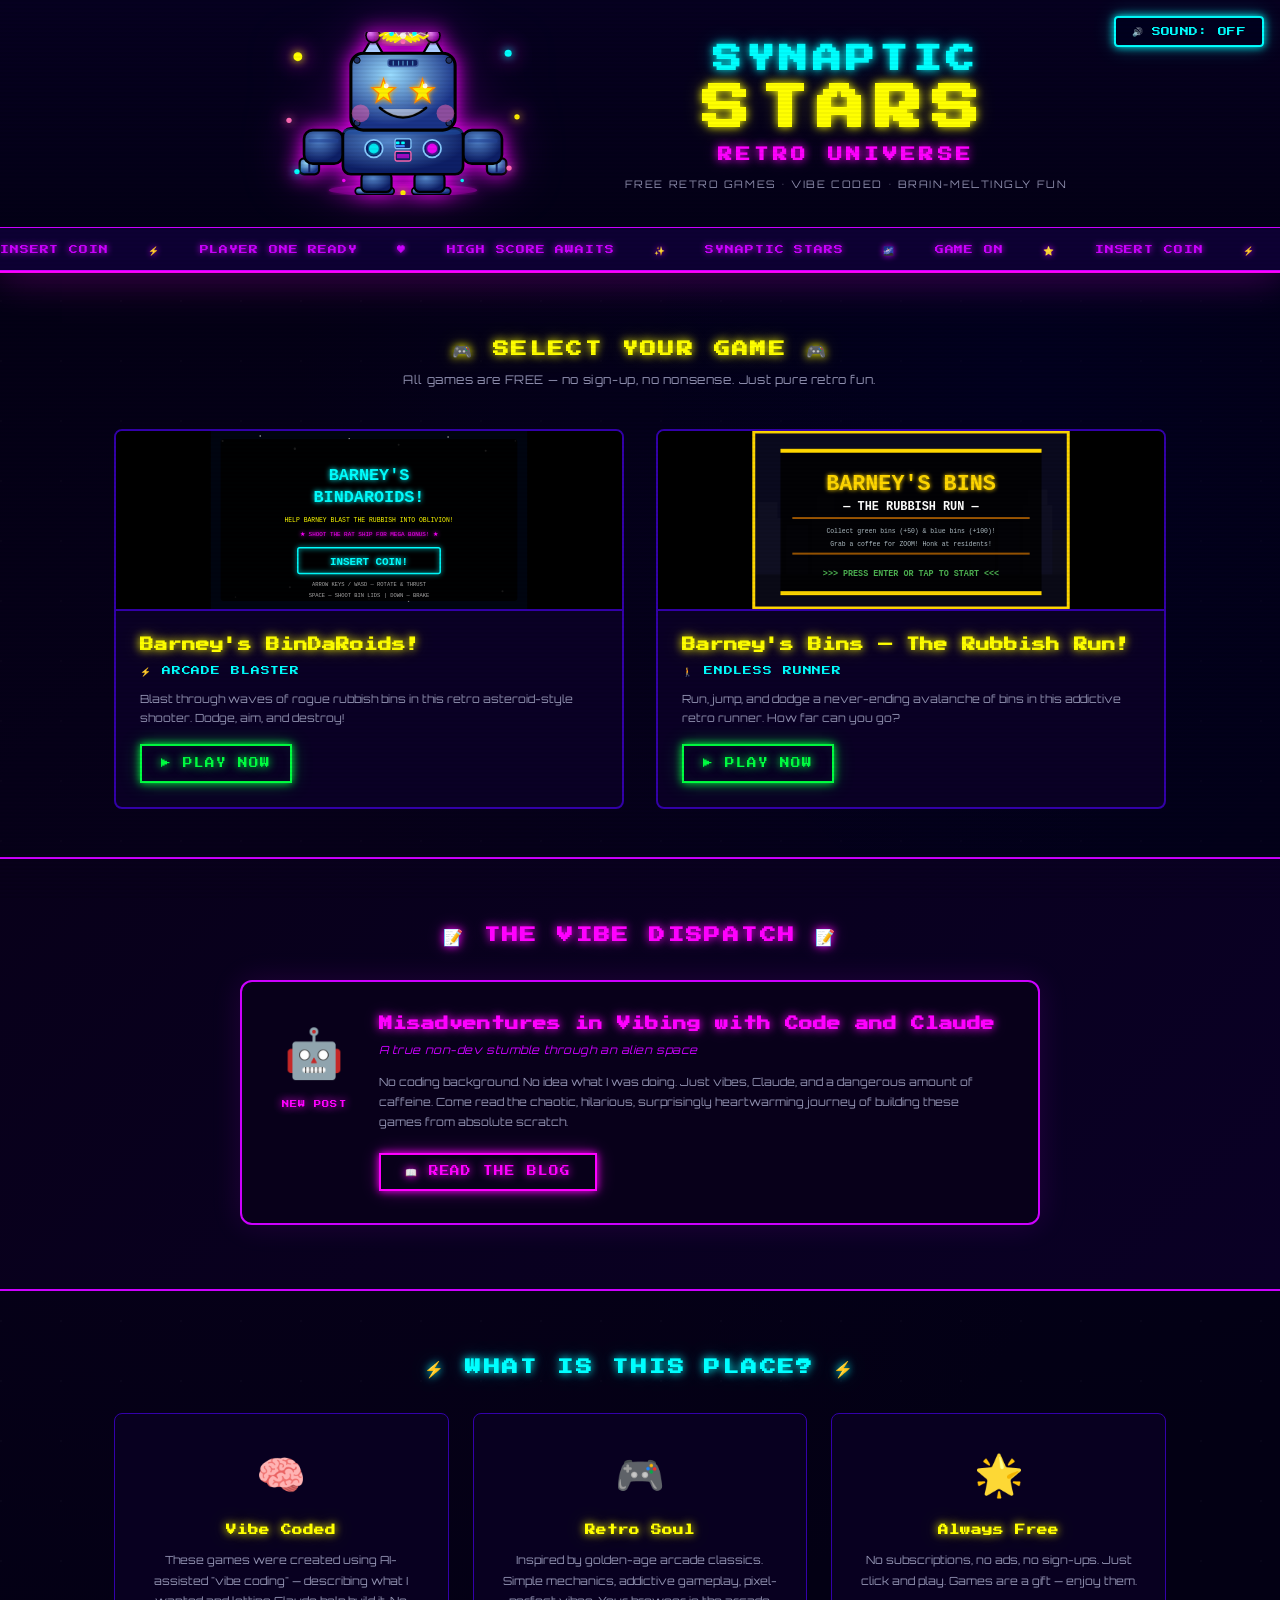
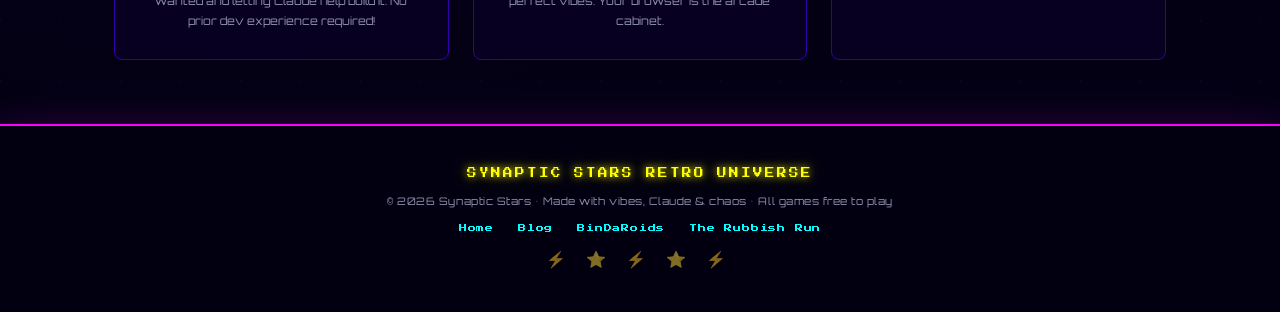
==== commit 6e6ad3fa: "Sync robot logo redesign to docs/ (GitHub Pages source) Copies the retro robot SVG logo from synapti" ====
--- a/docs/index.html
+++ b/docs/index.html
@@ -25,9 +25,9 @@
   <!-- HEADER / LOGO -->
   <header class="site-header" role="banner">
     <div class="logo-container">
-      <div class="logo-art" aria-label="Synaptic Stars logo: a neon brain crackling with creative energy and a cosmic unicorn">
-        <!-- SVG Neon Brain + Unicorn Logo -->
-        <svg class="logo-svg" viewBox="0 0 430 185" xmlns="http://www.w3.org/2000/svg" role="img" aria-label="Cartoon neon brain fizzing with creative energy alongside a cute cosmic unicorn">
+      <div class="logo-art" aria-label="Synaptic Stars logo: a friendly retro robot with glowing star eyes and purple-tipped cone antennae crackling with electric energy">
+        <!-- SVG Retro Robot Logo -->
+        <svg class="logo-svg" viewBox="0 0 430 185" xmlns="http://www.w3.org/2000/svg" role="img" aria-label="Friendly retro robot mascot with glowing star eyes, cone antennae topped with purple balls and a fizzing lightning bolt between them">
           <defs>
             <filter id="neon-glow">
               <feGaussianBlur stdDeviation="3" result="coloredBlur"/>
@@ -37,162 +37,146 @@
               <feGaussianBlur stdDeviation="5" result="coloredBlur"/>
               <feMerge><feMergeNode in="coloredBlur"/><feMergeNode in="SourceGraphic"/></feMerge>
             </filter>
-            <radialGradient id="brain-grad" cx="40%" cy="30%" r="65%">
-              <stop offset="0%" stop-color="#ff88ee"/>
-              <stop offset="100%" stop-color="#cc00aa"/>
+            <radialGradient id="robot-head-grad" cx="38%" cy="28%" r="65%">
+              <stop offset="0%" stop-color="#99ddff"/>
+              <stop offset="100%" stop-color="#1a3388"/>
             </radialGradient>
-            <radialGradient id="unicorn-body" cx="38%" cy="32%" r="62%">
-              <stop offset="0%" stop-color="#ffffff"/>
-              <stop offset="100%" stop-color="#ffe4f8"/>
+            <radialGradient id="robot-body-grad" cx="38%" cy="28%" r="65%">
+              <stop offset="0%" stop-color="#5588cc"/>
+              <stop offset="100%" stop-color="#0d1f66"/>
+            </radialGradient>
+            <radialGradient id="antenna-ball-grad" cx="32%" cy="28%" r="65%">
+              <stop offset="0%" stop-color="#ee88ff"/>
+              <stop offset="100%" stop-color="#880099"/>
             </radialGradient>
           </defs>
 
           <!-- ══════════════════════════════ -->
-          <!-- CARTOON BRAIN                  -->
+          <!-- RETRO ROBOT MASCOT             -->
           <!-- ══════════════════════════════ -->
 
-          <!-- Glow shadow under brain -->
-          <ellipse cx="108" cy="158" rx="66" ry="9" fill="#ff00ff" opacity="0.3" filter="url(#neon-glow)"/>
-
-          <!-- Top bumps (drawn behind main body so they peek above) -->
-          <circle cx="72"  cy="52" r="17" fill="url(#brain-grad)" stroke="#000" stroke-width="3"/>
-          <circle cx="108" cy="40" r="20" fill="url(#brain-grad)" stroke="#000" stroke-width="3"/>
-          <circle cx="144" cy="52" r="17" fill="url(#brain-grad)" stroke="#000" stroke-width="3"/>
-
-          <!-- Main brain blob body -->
-          <path d="M 55,148 Q 30,148 28,118 Q 22,88 46,66 Q 58,50 72,50 Q 83,38 108,36 Q 133,38 144,50 Q 160,50 170,66 Q 192,88 188,118 Q 186,148 160,148 Q 132,160 108,158 Q 80,160 55,148 Z"
-            fill="url(#brain-grad)" stroke="#000" stroke-width="3.5"/>
-
-          <!-- Centre fold dashed line -->
-          <path d="M 108,44 Q 113,82 108,122 Q 104,142 108,156" fill="none" stroke="#880066" stroke-width="2.5" stroke-dasharray="5,4"/>
-
-          <!-- Brain wrinkle folds - left side -->
-          <path d="M 46,92 Q 66,80 88,92 Q 100,99 108,92" fill="none" stroke="#aa0088" stroke-width="2.2" stroke-linecap="round"/>
-          <path d="M 42,114 Q 64,103 86,114 Q 100,120 108,114" fill="none" stroke="#aa0088" stroke-width="2.2" stroke-linecap="round"/>
-
-          <!-- Brain wrinkle folds - right side -->
-          <path d="M 108,92 Q 118,85 140,92 Q 158,99 174,90" fill="none" stroke="#aa0088" stroke-width="2.2" stroke-linecap="round"/>
-          <path d="M 108,114 Q 120,106 142,114 Q 160,120 176,112" fill="none" stroke="#aa0088" stroke-width="2.2" stroke-linecap="round"/>
-
-          <!-- LEFT cartoon eye -->
-          <ellipse cx="82" cy="118" rx="11" ry="12" fill="white" stroke="#000" stroke-width="2.5"/>
-          <circle cx="82" cy="119" r="7"  fill="#bb00ff"/>
-          <circle cx="82" cy="119" r="3.5" fill="#000"/>
-          <circle cx="85" cy="115" r="2.5" fill="white"/>
-
-          <!-- RIGHT cartoon eye -->
-          <ellipse cx="134" cy="118" rx="11" ry="12" fill="white" stroke="#000" stroke-width="2.5"/>
-          <circle cx="134" cy="119" r="7"  fill="#bb00ff"/>
-          <circle cx="134" cy="119" r="3.5" fill="#000"/>
-          <circle cx="137" cy="115" r="2.5" fill="white"/>
+          <!-- Afterglow shadow under robot -->
+          <ellipse cx="215" cy="179" rx="84" ry="7" fill="#ff00ff" opacity="0.35" filter="url(#neon-glow)"/>
+
+          <!-- ── FEET (drawn first, behind legs) ── -->
+          <!-- Left foot -->
+          <rect x="161" y="176" width="44" height="8" rx="4" fill="url(#robot-head-grad)" stroke="#000" stroke-width="2"/>
+          <!-- Right foot -->
+          <rect x="225" y="176" width="44" height="8" rx="4" fill="url(#robot-head-grad)" stroke="#000" stroke-width="2"/>
+
+          <!-- ── LEGS ── -->
+          <!-- Left leg -->
+          <rect x="168" y="159" width="34" height="22" rx="6" fill="url(#robot-body-grad)" stroke="#000" stroke-width="2.5"/>
+          <!-- Right leg -->
+          <rect x="228" y="159" width="34" height="22" rx="6" fill="url(#robot-body-grad)" stroke="#000" stroke-width="2.5"/>
+
+          <!-- ── ARM CLAMPS / HANDS (behind arms) ── -->
+          <!-- Left clamp -->
+          <rect x="98" y="143" width="22" height="18" rx="5" fill="url(#robot-head-grad)" stroke="#000" stroke-width="2.5"/>
+          <line x1="109" y1="145" x2="109" y2="159" stroke="#112266" stroke-width="2.2"/>
+          <!-- Right clamp -->
+          <rect x="310" y="143" width="22" height="18" rx="5" fill="url(#robot-head-grad)" stroke="#000" stroke-width="2.5"/>
+          <line x1="321" y1="145" x2="321" y2="159" stroke="#112266" stroke-width="2.2"/>
+
+          <!-- ── ARMS ── -->
+          <!-- Left arm -->
+          <rect x="103" y="111" width="44" height="38" rx="10" fill="url(#robot-body-grad)" stroke="#000" stroke-width="3"/>
+          <rect x="108" y="121" width="34" height="4" rx="1" fill="#224499" opacity="0.55"/>
+          <!-- Right arm -->
+          <rect x="283" y="111" width="44" height="38" rx="10" fill="url(#robot-body-grad)" stroke="#000" stroke-width="3"/>
+          <rect x="288" y="121" width="34" height="4" rx="1" fill="#224499" opacity="0.55"/>
+
+          <!-- ── BODY ── -->
+          <rect x="147" y="109" width="136" height="52" rx="9" fill="url(#robot-body-grad)" stroke="#000" stroke-width="3"/>
+          <!-- Body top accent stripe -->
+          <rect x="147" y="109" width="136" height="7" rx="9" fill="#2255aa" opacity="0.55"/>
+          <!-- Left dial -->
+          <circle cx="182" cy="132" r="10" fill="#0d1f66" stroke="#88ccff" stroke-width="2"/>
+          <circle cx="182" cy="132" r="5.5" fill="#00ffff" opacity="0.9" filter="url(#neon-glow)"/>
+          <!-- Centre mini control panel -->
+          <rect x="206" y="121" width="18" height="11" rx="2" fill="#0d1f66" stroke="#88ccff" stroke-width="1.5"/>
+          <rect x="207" y="124" width="4" height="3" rx="0.5" fill="#00ffff"/>
+          <rect x="213" y="124" width="4" height="3" rx="0.5" fill="#00ffff"/>
+          <rect x="207" y="128" width="10" height="2.5" rx="0.5" fill="#4488ff"/>
+          <rect x="206" y="135" width="18" height="11" rx="2" fill="#0d1f66" stroke="#ff69b4" stroke-width="1.5"/>
+          <rect x="208" y="138" width="14" height="5" rx="1" fill="#ff00ff" opacity="0.6"/>
+          <!-- Right dial -->
+          <circle cx="248" cy="132" r="10" fill="#0d1f66" stroke="#88ccff" stroke-width="2"/>
+          <circle cx="248" cy="132" r="5.5" fill="#ff00ff" opacity="0.9" filter="url(#neon-glow)"/>
+
+          <!-- ── HEAD ── -->
+          <rect x="156" y="24" width="118" height="87" rx="14" fill="url(#robot-head-grad)" stroke="#000" stroke-width="3.5"/>
+          <!-- Forehead vent panel -->
+          <rect x="198" y="31" width="34" height="8" rx="3" fill="#112266" stroke="#4466aa" stroke-width="1.5"/>
+          <line x1="204" y1="32.5" x2="204" y2="38" stroke="#5599cc" stroke-width="1.3"/>
+          <line x1="210" y1="32.5" x2="210" y2="38" stroke="#5599cc" stroke-width="1.3"/>
+          <line x1="215" y1="32.5" x2="215" y2="38" stroke="#5599cc" stroke-width="1.3"/>
+          <line x1="220" y1="32.5" x2="220" y2="38" stroke="#5599cc" stroke-width="1.3"/>
+          <line x1="226" y1="32.5" x2="226" y2="38" stroke="#5599cc" stroke-width="1.3"/>
+          <!-- Corner rivets -->
+          <circle cx="163" cy="32" r="3.5" fill="#223366" stroke="#000" stroke-width="1"/>
+          <circle cx="267" cy="32" r="3.5" fill="#223366" stroke="#000" stroke-width="1"/>
+          <circle cx="163" cy="103" r="3.5" fill="#223366" stroke="#000" stroke-width="1"/>
+          <circle cx="267" cy="103" r="3.5" fill="#223366" stroke="#000" stroke-width="1"/>
+
+          <!-- ── STAR EYES ── -->
+          <g filter="url(#neon-glow)">
+            <!-- Left star eye centred at (193, 67) R=14 r=5.5 -->
+            <polygon points="193,53 196.1,62.5 206.3,63.1 198.4,69.5 201.3,79.5 193,74 184.7,79.5 187.6,69.5 179.7,63.1 189.9,62.5"
+                     fill="#ffee00" stroke="#ff8800" stroke-width="1.5"/>
+            <circle cx="196" cy="61" r="2.8" fill="white" opacity="0.9"/>
+            <!-- Right star eye centred at (237, 67) -->
+            <polygon points="237,53 240.1,62.5 250.3,63.1 242.4,69.5 245.3,79.5 237,74 228.7,79.5 231.6,69.5 223.7,63.1 233.9,62.5"
+                     fill="#ffee00" stroke="#ff8800" stroke-width="1.5"/>
+            <circle cx="240" cy="61" r="2.8" fill="white" opacity="0.9"/>
+          </g>
 
           <!-- Rosy cheeks -->
-          <circle cx="64"  cy="130" r="9" fill="#ff69b4" opacity="0.55"/>
-          <circle cx="152" cy="130" r="9" fill="#ff69b4" opacity="0.55"/>
-
-          <!-- Big happy smile -->
-          <path d="M 90,138 Q 108,154 126,138" fill="none" stroke="#000" stroke-width="3" stroke-linecap="round"/>
-
-          <!-- Lightning bolt sparks -->
+          <circle cx="167" cy="92" r="10" fill="#ff69b4" opacity="0.5"/>
+          <circle cx="263" cy="92" r="10" fill="#ff69b4" opacity="0.5"/>
+
+          <!-- Big friendly smile -->
+          <path d="M 189,86 Q 215,107 241,86" fill="none" stroke="#000" stroke-width="3.2" stroke-linecap="round"/>
+          <!-- Smile highlight -->
+          <path d="M 192,87 Q 215,104 238,87" fill="white" stroke="none" opacity="0.5"/>
+
+          <!-- ── LEFT ANTENNA (cone shape + purple ball) ── -->
+          <!-- Cone: wide at head, narrows to ball -->
+          <polygon points="170,24 192,24 181,5" fill="#aaccff" stroke="#000" stroke-width="2.5"/>
+          <!-- Purple ball on tip -->
+          <circle cx="181" cy="4" r="8" fill="url(#antenna-ball-grad)" stroke="#000" stroke-width="2" filter="url(#neon-glow)"/>
+
+          <!-- ── RIGHT ANTENNA (cone shape + purple ball) ── -->
+          <polygon points="238,24 260,24 249,5" fill="#aaccff" stroke="#000" stroke-width="2.5"/>
+          <!-- Purple ball on tip -->
+          <circle cx="249" cy="4" r="8" fill="url(#antenna-ball-grad)" stroke="#000" stroke-width="2" filter="url(#neon-glow)"/>
+
+          <!-- ── FIZZING LIGHTNING BOLT between antenna balls ── -->
           <g filter="url(#hot-glow)">
-            <!-- Left bolt -->
-            <polygon points="66,46 58,26 62,26 53,8  66,24 62,24" fill="#ffee00" stroke="#ff7700" stroke-width="1.2"/>
-            <!-- Centre bolt -->
-            <polygon points="110,32 103,10 107,10 99,-2 113,10 109,10" fill="#ffee00" stroke="#ff7700" stroke-width="1.2"/>
-            <!-- Right bolt -->
-            <polygon points="148,44 156,24 152,24 162,5 149,22 153,22" fill="#ffee00" stroke="#ff7700" stroke-width="1.2"/>
-            <!-- Sparkle dots -->
-            <circle cx="44"  cy="20" r="4" fill="#00ffff"/>
-            <circle cx="176" cy="16" r="3" fill="#ff69b4"/>
-            <circle cx="36"  cy="56" r="3" fill="#ffee00"/>
-            <circle cx="182" cy="52" r="3" fill="#00ffff"/>
-            <circle cx="108" cy="2"  r="3" fill="#ff69b4"/>
+            <!-- Zigzag electric arc -->
+            <polyline points="189,4 198,0 193,7 202,2 197,9 207,3 201,10 211,5 206,11 215,5 224,11 219,5 229,10 223,3 233,9 228,2 238,7 243,4"
+                      fill="none" stroke="#ffee00" stroke-width="2.8" stroke-linecap="round" stroke-linejoin="round"/>
+            <!-- Fizz sparks along the bolt -->
+            <circle cx="202" cy="2"  r="2.8" fill="#00ffff"/>
+            <circle cx="215" cy="11" r="2.8" fill="#ff69b4"/>
+            <circle cx="228" cy="2"  r="2.8" fill="#00ffff"/>
+            <circle cx="215" cy="4"  r="3.5" fill="#ffffff" opacity="0.85"/>
+            <!-- Extra arc flash above -->
+            <polyline points="195,3 205,-2 210,5 220,-1 225,6 235,1 243,4"
+                      fill="none" stroke="#ffffff" stroke-width="1.2" stroke-linecap="round" stroke-linejoin="round" opacity="0.6"/>
           </g>
 
-          <!-- ══════════════════════════════ -->
-          <!-- CARTOON UNICORN                -->
-          <!-- ══════════════════════════════ -->
-
-          <!-- Glow shadow under unicorn -->
-          <ellipse cx="328" cy="164" rx="60" ry="9" fill="#ff69b4" opacity="0.3" filter="url(#neon-glow)"/>
-
-          <!-- Chubby legs (behind body) -->
-          <rect x="285" y="136" width="15" height="30" rx="7"  fill="url(#unicorn-body)" stroke="#000" stroke-width="2.5"/>
-          <rect x="305" y="138" width="15" height="28" rx="7"  fill="url(#unicorn-body)" stroke="#000" stroke-width="2.5"/>
-          <rect x="338" y="138" width="15" height="28" rx="7"  fill="url(#unicorn-body)" stroke="#000" stroke-width="2.5"/>
-          <rect x="358" y="136" width="15" height="30" rx="7"  fill="url(#unicorn-body)" stroke="#000" stroke-width="2.5"/>
-
-          <!-- Rainbow tail (layered, fluffy) -->
-          <path d="M 387,108 Q 418,90 414,118 Q 418,146 402,156 Q 396,162 388,154" fill="#cc00ff" stroke="#000" stroke-width="2.5" stroke-linejoin="round"/>
-          <path d="M 387,113 Q 421,98 417,126 Q 421,152 405,162" fill="#ff00cc" opacity="0.8" stroke="none"/>
-          <path d="M 387,119 Q 422,108 418,135 Q 422,158 408,167" fill="#00ccff" opacity="0.7" stroke="none"/>
-          <path d="M 387,124 Q 420,116 416,142 Q 419,163 407,170" fill="#ffff00" opacity="0.6" stroke="none"/>
-
-          <!-- Chubby body -->
-          <ellipse cx="328" cy="118" rx="62" ry="40" fill="url(#unicorn-body)" stroke="#000" stroke-width="3"/>
-
-          <!-- Neck connecting body to head -->
-          <path d="M 282,104 Q 274,80 285,66 Q 294,55 310,58 Q 326,58 332,72 Q 338,84 332,104 Z"
-            fill="url(#unicorn-body)" stroke="#000" stroke-width="3"/>
-
-          <!-- Rainbow mane flowing down neck -->
-          <path d="M 312,34 Q 330,54 328,76 Q 326,94 318,106 Q 312,114 308,114" fill="#ff2222" stroke="none"/>
-          <path d="M 317,33 Q 336,54 334,76 Q 332,95 324,106 Q 318,115 314,115" fill="#ff8800" stroke="none"/>
-          <path d="M 322,32 Q 342,54 340,77 Q 338,96 330,107 Q 324,116 320,116" fill="#ffff00" stroke="none"/>
-          <path d="M 327,33 Q 348,55 346,79 Q 344,98 336,108 Q 330,118 326,118" fill="#00ee44" stroke="none"/>
-          <path d="M 331,35 Q 353,58 351,82 Q 349,101 341,111 Q 335,120 331,120" fill="#00ccff" stroke="none"/>
-          <path d="M 335,38 Q 358,62 356,86 Q 354,105 346,115 Q 340,124 336,124" fill="#cc00ff" stroke="none"/>
-          <!-- Mane outline -->
-          <path d="M 312,34 Q 358,62 356,86 Q 353,108 336,122" fill="none" stroke="#000" stroke-width="2" stroke-linecap="round"/>
-
-          <!-- Big round cartoon head -->
-          <circle cx="300" cy="62" r="34" fill="url(#unicorn-body)" stroke="#000" stroke-width="3"/>
-
-          <!-- Second eye (far side) -->
-          <ellipse cx="313" cy="60" rx="11" ry="12" fill="white" stroke="#000" stroke-width="2.5"/>
-          <circle cx="313" cy="61" r="7" fill="#8800cc"/>
-          <circle cx="313" cy="61" r="3.5" fill="#000"/>
-          <circle cx="316" cy="57" r="2.5" fill="white"/>
-
-          <!-- Pointy ear -->
-          <polygon points="320,34 329,16 338,34" fill="url(#unicorn-body)" stroke="#000" stroke-width="2.5"/>
-          <polygon points="322,34 329,20 336,34" fill="#ffccee" stroke="none"/>
-
-          <!-- Spiral gold horn (positioned at the forehead, front of face) -->
-          <polygon points="282,34 274,4 290,4" fill="#ffd700" stroke="#000" stroke-width="2.5"/>
-          <path d="M 278,26 Q 284,16 287,8" fill="none" stroke="#ff9900" stroke-width="2" stroke-linecap="round"/>
-          <path d="M 281,30 Q 286,22 289,14" fill="none" stroke="#ff9900" stroke-width="1.5" stroke-linecap="round"/>
-          <!-- Horn glow -->
-          <polygon points="282,34 274,4 290,4" fill="none" stroke="#ffff88" stroke-width="1.5" filter="url(#hot-glow)" opacity="0.9"/>
-
-          <!-- Big cute cartoon eye -->
-          <ellipse cx="287" cy="60" rx="14" ry="15" fill="white" stroke="#000" stroke-width="2.5"/>
-          <circle cx="287" cy="61" r="10" fill="#8800cc"/>
-          <circle cx="288" cy="61" r="5.5" fill="#000"/>
-          <circle cx="292" cy="56" r="3.5" fill="white"/>
-          <circle cx="283" cy="65" r="1.8" fill="white" opacity="0.8"/>
-
-          <!-- Eyelashes -->
-          <path d="M 275,49 Q 280,43 287,45" fill="none" stroke="#000" stroke-width="2.2" stroke-linecap="round"/>
-          <path d="M 285,44 Q 289,38 295,42" fill="none" stroke="#000" stroke-width="2.2" stroke-linecap="round"/>
-          <path d="M 295,46 Q 301,42 303,47" fill="none" stroke="#000" stroke-width="2.2" stroke-linecap="round"/>
-
-          <!-- Rosy cheek -->
-          <circle cx="274" cy="72" r="9" fill="#ff69b4" opacity="0.55"/>
-
-          <!-- Little smile -->
-          <path d="M 279,78 Q 286,86 293,78" fill="none" stroke="#000" stroke-width="2.2" stroke-linecap="round"/>
-
-          <!-- Nostril dot -->
-          <ellipse cx="275" cy="70" rx="3" ry="2" fill="#ffccdd" stroke="#cc88aa" stroke-width="1"/>
-
-          <!-- Sparkles around unicorn -->
+          <!-- ── SPARKLES around robot ── -->
           <g filter="url(#hot-glow)">
-            <circle cx="412" cy="78"  r="5" fill="#ffff00"/>
-            <circle cx="260" cy="38"  r="4" fill="#00ffff"/>
-            <circle cx="420" cy="118" r="3" fill="#ff69b4"/>
-            <circle cx="258" cy="130" r="3" fill="#ffee00"/>
-            <circle cx="418" cy="145" r="2" fill="#00ffff"/>
+            <circle cx="96"  cy="28"  r="5" fill="#ffff00"/>
+            <circle cx="334" cy="24"  r="4" fill="#00ffff"/>
+            <circle cx="86"  cy="100" r="3" fill="#ff69b4"/>
+            <circle cx="344" cy="96"  r="3" fill="#ffee00"/>
+            <circle cx="95"  cy="158" r="3" fill="#00ffff"/>
+            <circle cx="335" cy="154" r="3" fill="#ff69b4"/>
+            <circle cx="215" cy="182" r="3" fill="#ffee00"/>
+            <circle cx="148" cy="168" r="2" fill="#ff00ff"/>
+            <circle cx="282" cy="168" r="2" fill="#00ffff"/>
           </g>
         </svg>
       </div>
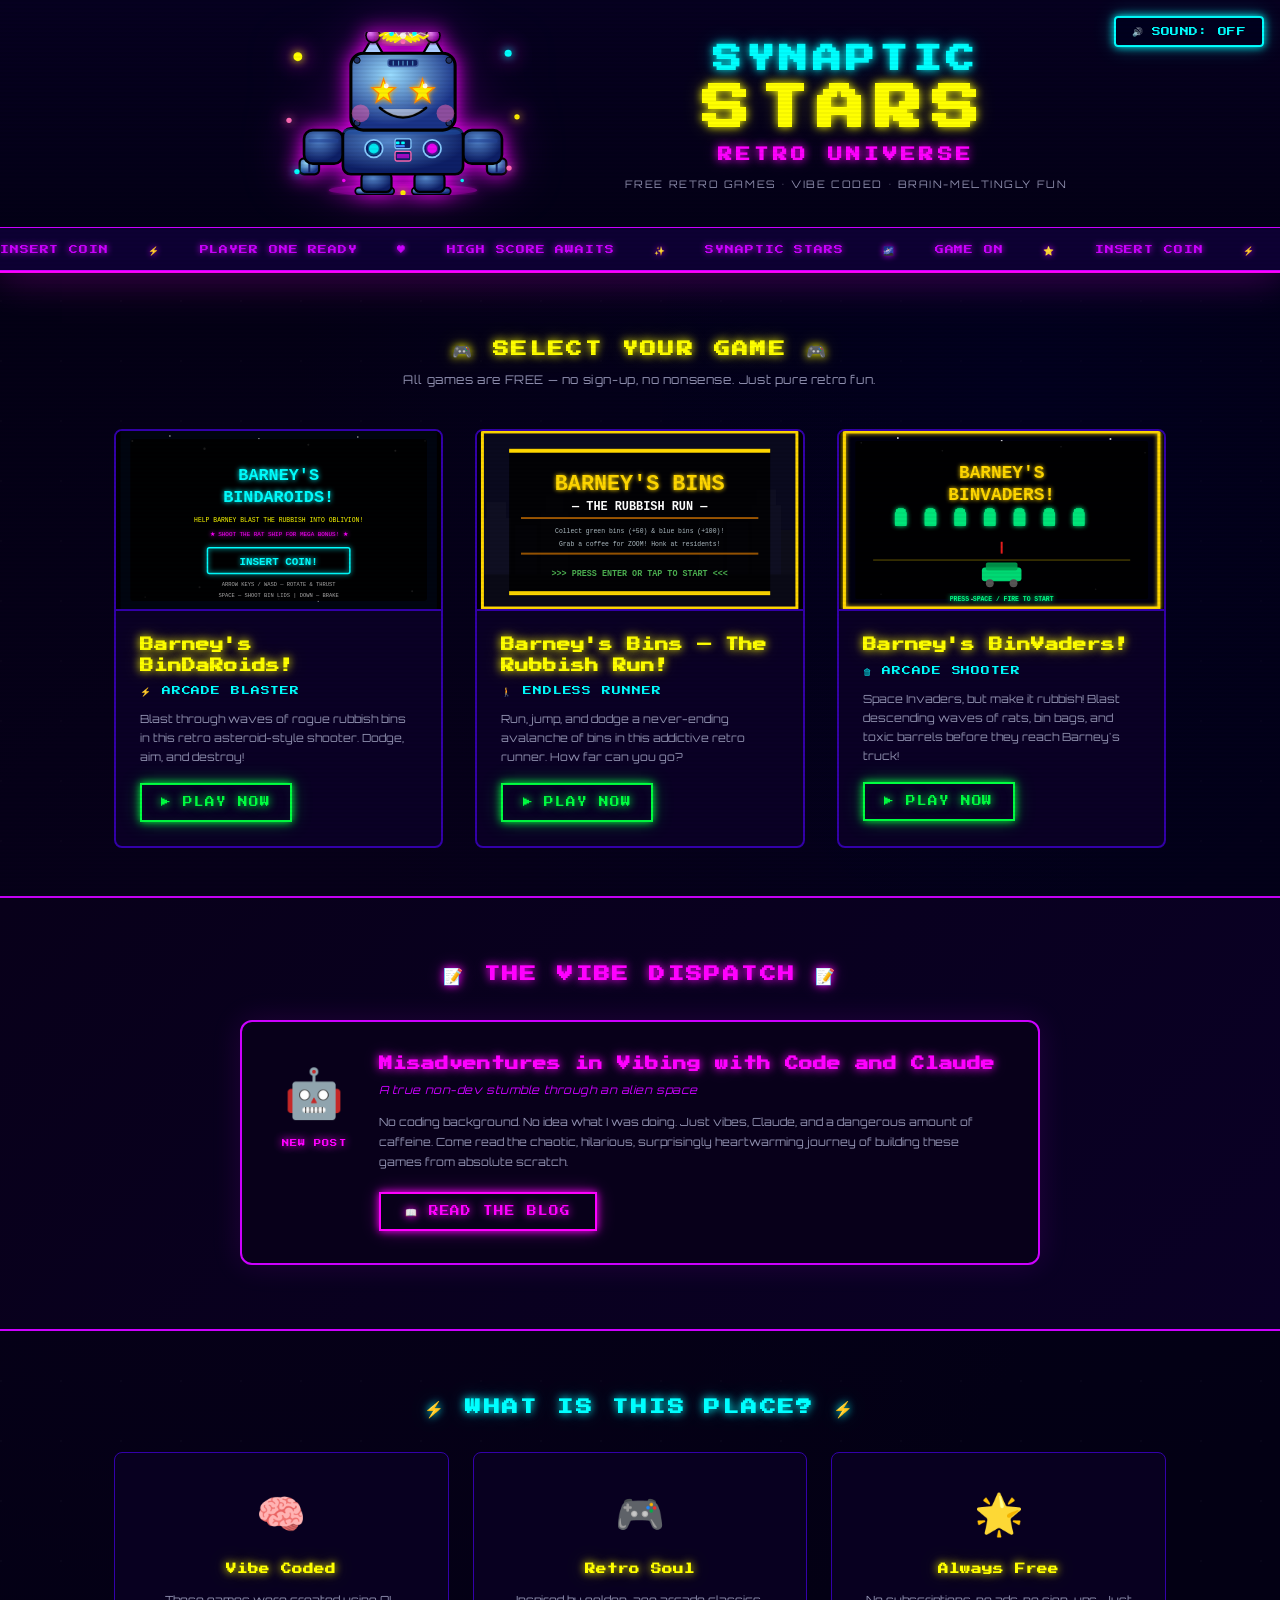
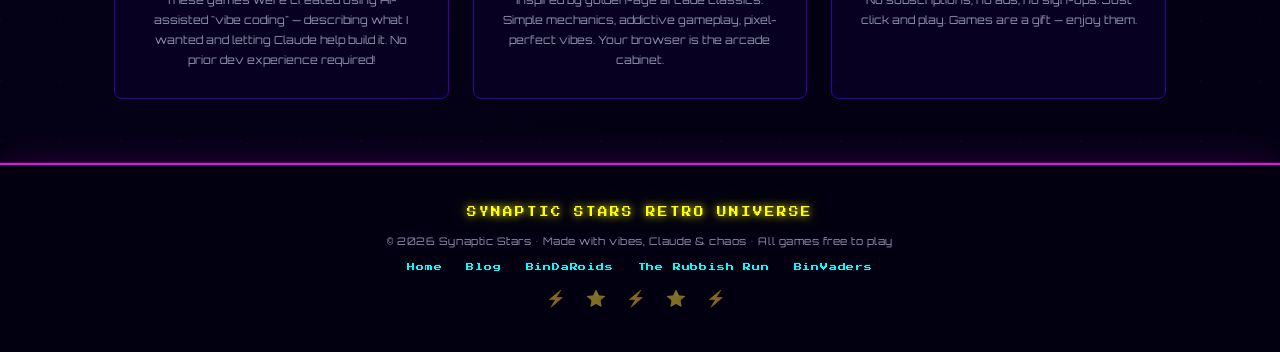
==== commit ee733b59: "Add Barney's BinVaders game tile and EP.004 blog post - Add third game tile to homepage (BinVaders) " ====
--- a/docs/index.html
+++ b/docs/index.html
@@ -3,7 +3,7 @@
 <head>
   <meta charset="UTF-8" />
   <meta name="viewport" content="width=device-width, initial-scale=1.0" />
-  <meta name="description" content="Synaptic Stars Retro Universe - Free retro games made with Vibe coding. Play Barney's BinDaRoids and Barney's Bins: The Rubbish Run!" />
+  <meta name="description" content="Synaptic Stars Retro Universe - Free retro games made with Vibe coding. Play Barney's BinDaRoids, Barney's Bins: The Rubbish Run, and Barney's BinVaders!" />
   <title>Synaptic Stars Retro Universe</title>
   <link rel="stylesheet" href="css/style.css" />
   <link rel="preconnect" href="https://fonts.googleapis.com" />
@@ -332,6 +332,98 @@
           </a>
         </article>
 
+
+        <!-- Game Tile 3: BinVaders -->
+        <article class="game-tile" role="listitem">
+          <a href="https://synapticstar101.github.io/Barney-s-BinVaders/" target="_blank" rel="noopener noreferrer" class="game-tile-link" aria-label="Play Barney's BinVaders - a retro space-invaders-style arcade shooter (opens in new tab)">
+            <div class="game-tile-inner">
+              <div class="game-screen-preview" aria-hidden="true">
+                <svg viewBox="0 0 320 180" xmlns="http://www.w3.org/2000/svg" style="width:100%;height:100%;display:block">
+                  <defs>
+                    <filter id="bv-gold-glow" x="-20%" y="-20%" width="140%" height="140%">
+                      <feGaussianBlur stdDeviation="2" result="b"/>
+                      <feMerge><feMergeNode in="b"/><feMergeNode in="SourceGraphic"/></feMerge>
+                    </filter>
+                    <filter id="bv-green-glow" x="-30%" y="-30%" width="160%" height="160%">
+                      <feGaussianBlur stdDeviation="2.5" result="b"/>
+                      <feMerge><feMergeNode in="b"/><feMergeNode in="SourceGraphic"/></feMerge>
+                    </filter>
+                  </defs>
+                  <!-- Dark starfield background -->
+                  <rect width="320" height="180" fill="#000010"/>
+                  <!-- Stars -->
+                  <circle cx="18"  cy="12"  r="0.8" fill="white" opacity="0.7"/>
+                  <circle cx="55"  cy="7"   r="1"   fill="white" opacity="0.8"/>
+                  <circle cx="100" cy="20"  r="0.8" fill="white" opacity="0.6"/>
+                  <circle cx="160" cy="10"  r="1"   fill="white" opacity="0.9"/>
+                  <circle cx="220" cy="16"  r="0.8" fill="white" opacity="0.7"/>
+                  <circle cx="270" cy="8"   r="1"   fill="white" opacity="0.8"/>
+                  <circle cx="305" cy="22"  r="0.8" fill="white" opacity="0.6"/>
+                  <circle cx="38"  cy="165" r="0.8" fill="white" opacity="0.5"/>
+                  <circle cx="130" cy="170" r="1"   fill="white" opacity="0.7"/>
+                  <circle cx="255" cy="160" r="0.8" fill="white" opacity="0.6"/>
+                  <!-- Gold border (matching the real game) -->
+                  <rect x="1" y="1" width="318" height="178" fill="none" stroke="#FFD700" stroke-width="3" filter="url(#bv-gold-glow)"/>
+                  <!-- Menu overlay panel -->
+                  <rect x="12" y="10" width="296" height="160" fill="rgba(0,0,0,0.85)" rx="2"/>
+                  <!-- Title -->
+                  <text x="160" y="48" text-anchor="middle" font-family="'Courier New',monospace" font-size="18" font-weight="bold" fill="#FFD700" filter="url(#bv-gold-glow)">BARNEY'S</text>
+                  <text x="160" y="70" text-anchor="middle" font-family="'Courier New',monospace" font-size="18" font-weight="bold" fill="#FFD700" filter="url(#bv-gold-glow)">BINVADERS!</text>
+                  <!-- Enemy row - bins / trash creatures -->
+                  <!-- Row of invader icons (simplified pixel art) -->
+                  <g fill="#00ff88" filter="url(#bv-green-glow)" opacity="0.9">
+                    <!-- Invader 1 (wheelie bin shape) -->
+                    <rect x="52"  y="82" width="12" height="14" rx="1"/>
+                    <rect x="53"  y="79" width="10" height="4" rx="1"/>
+                    <rect x="55"  y="78" width="6"  height="2"/>
+                    <!-- Invader 2 -->
+                    <rect x="82"  y="82" width="12" height="14" rx="1"/>
+                    <rect x="83"  y="79" width="10" height="4" rx="1"/>
+                    <rect x="85"  y="78" width="6"  height="2"/>
+                    <!-- Invader 3 -->
+                    <rect x="112" y="82" width="12" height="14" rx="1"/>
+                    <rect x="113" y="79" width="10" height="4" rx="1"/>
+                    <rect x="115" y="78" width="6"  height="2"/>
+                    <!-- Invader 4 -->
+                    <rect x="142" y="82" width="12" height="14" rx="1"/>
+                    <rect x="143" y="79" width="10" height="4" rx="1"/>
+                    <rect x="145" y="78" width="6"  height="2"/>
+                    <!-- Invader 5 -->
+                    <rect x="172" y="82" width="12" height="14" rx="1"/>
+                    <rect x="173" y="79" width="10" height="4" rx="1"/>
+                    <rect x="175" y="78" width="6"  height="2"/>
+                    <!-- Invader 6 -->
+                    <rect x="202" y="82" width="12" height="14" rx="1"/>
+                    <rect x="203" y="79" width="10" height="4" rx="1"/>
+                    <rect x="205" y="78" width="6"  height="2"/>
+                    <!-- Invader 7 -->
+                    <rect x="232" y="82" width="12" height="14" rx="1"/>
+                    <rect x="233" y="79" width="10" height="4" rx="1"/>
+                    <rect x="235" y="78" width="6"  height="2"/>
+                  </g>
+                  <!-- Missile shot upward -->
+                  <rect x="159" y="112" width="2" height="12" fill="#ff2222" opacity="0.9"/>
+                  <!-- Divider line -->
+                  <rect x="30" y="130" width="260" height="1" fill="#FFD700" opacity="0.4"/>
+                  <!-- Player truck (simplified) -->
+                  <rect x="140" y="138" width="40" height="14" rx="3" fill="#00ff88" opacity="0.85"/>
+                  <rect x="144" y="133" width="32" height="8"  rx="2" fill="#00aa55" opacity="0.85"/>
+                  <circle cx="148" cy="154" r="4" fill="#555"/>
+                  <circle cx="172" cy="154" r="4" fill="#555"/>
+                  <!-- Start prompt -->
+                  <text x="160" y="172" text-anchor="middle" font-family="'Courier New',monospace" font-size="6.5" font-weight="bold" fill="#00ff88" filter="url(#bv-green-glow)">PRESS SPACE / FIRE TO START</text>
+                </svg>
+              </div>
+              <div class="game-info">
+                <h3 class="game-title">Barney's BinVaders!</h3>
+                <p class="game-genre">&#128465; ARCADE SHOOTER</p>
+                <p class="game-desc">Space Invaders, but make it rubbish! Blast descending waves of rats, bin bags, and toxic barrels before they reach Barney's truck!</p>
+                <span class="play-btn" aria-hidden="true">&#9654; PLAY NOW</span>
+              </div>
+            </div>
+          </a>
+        </article>
+
       </div>
     </section>
 
@@ -394,6 +486,7 @@
         <a href="blog/index.html">Blog</a>
         <a href="https://synapticstar101.github.io/Barneys-BinDaRoids/" target="_blank" rel="noopener noreferrer">BinDaRoids</a>
         <a href="https://synapticstar101.github.io/Barneys-bins/" target="_blank" rel="noopener noreferrer">The Rubbish Run</a>
+        <a href="https://synapticstar101.github.io/Barney-s-BinVaders/" target="_blank" rel="noopener noreferrer">BinVaders</a>
       </nav>
       <p class="footer-credits" aria-hidden="true">&#9889; &#11088; &#9889; &#11088; &#9889;</p>
     </div>
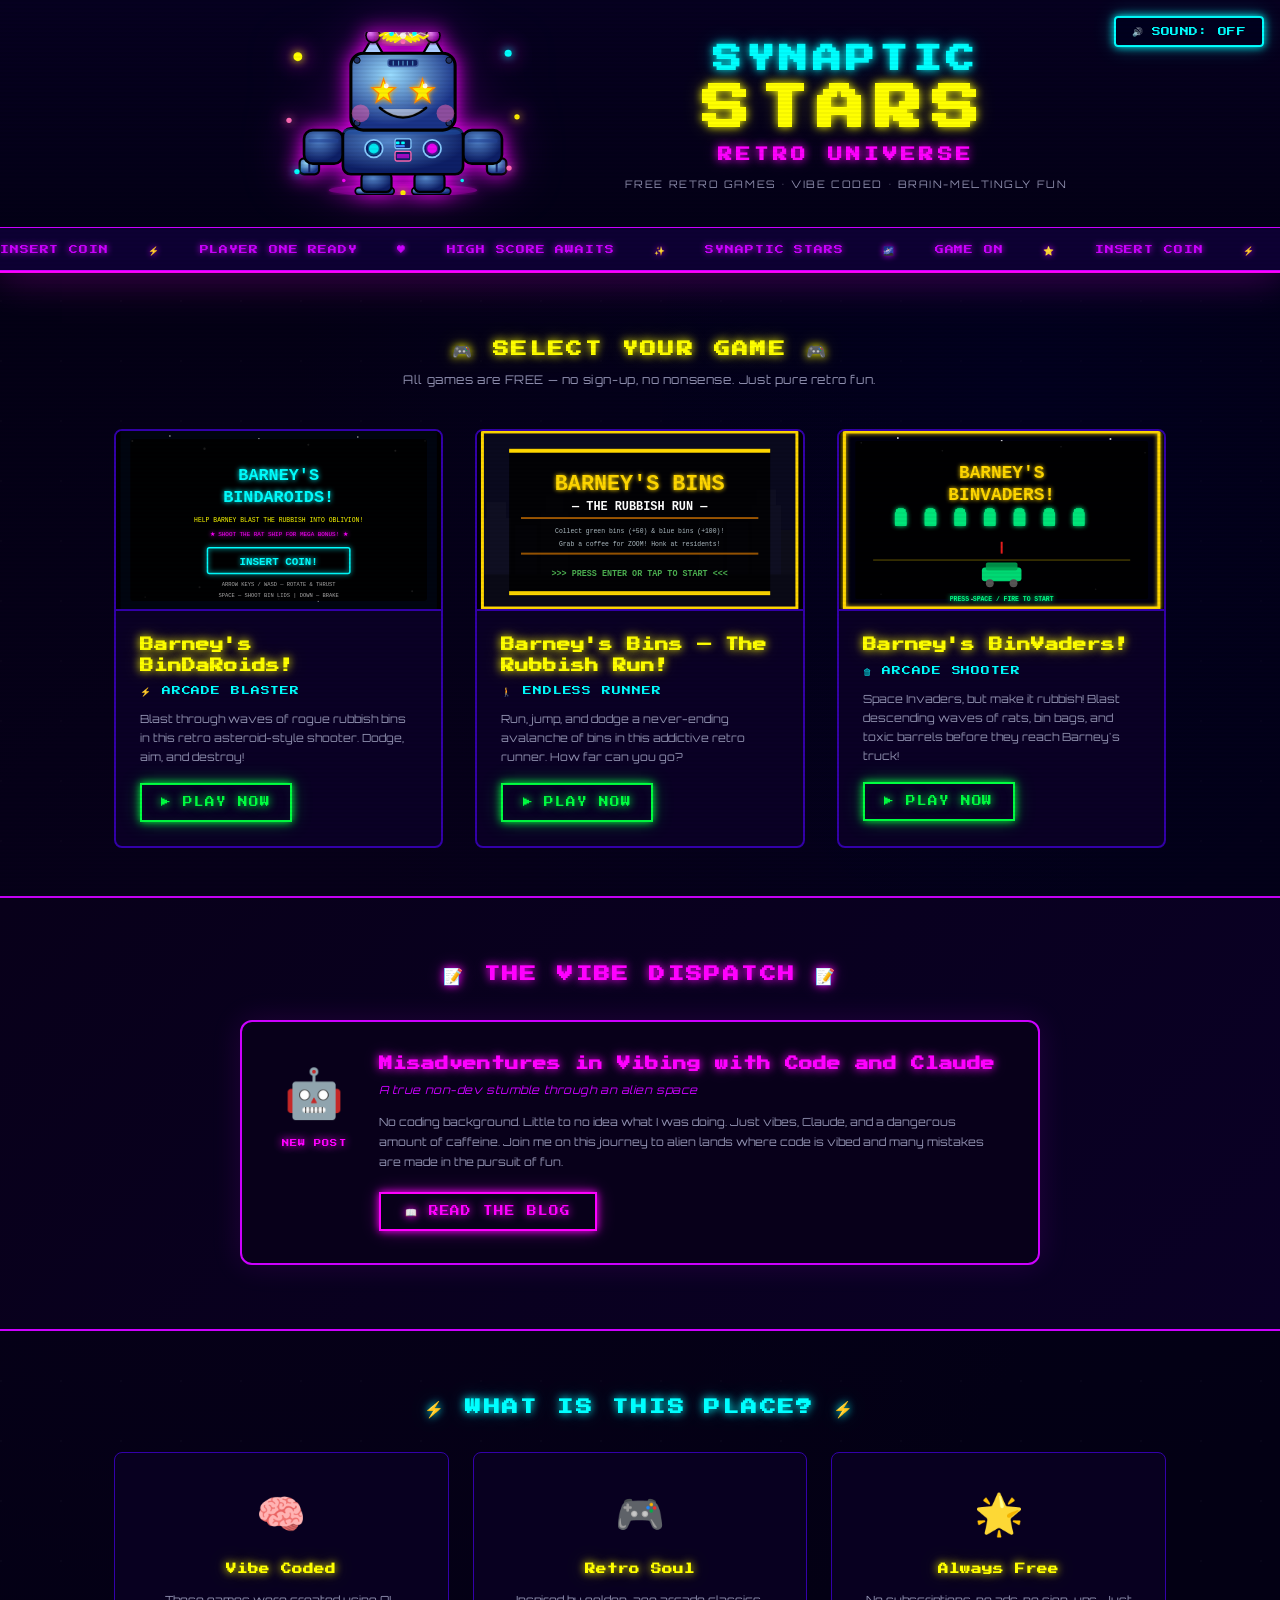
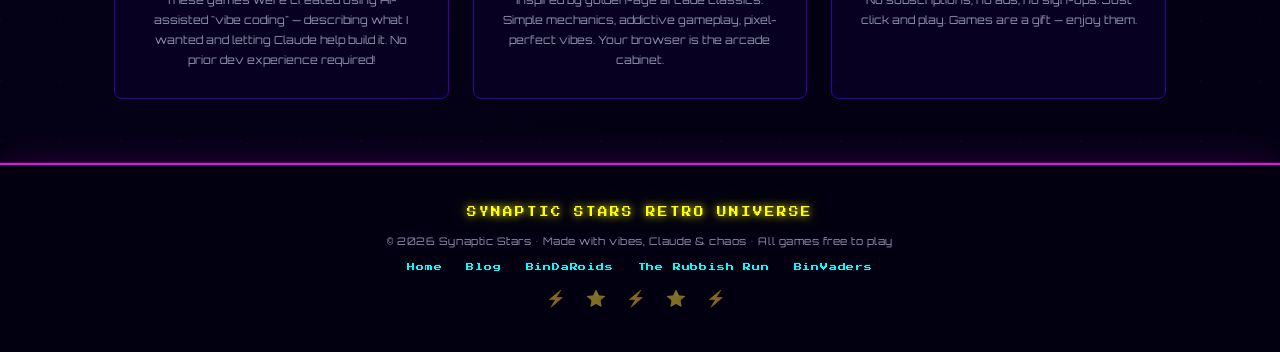
==== commit a1793ae4: "Update blog promo text on homepage with Barney's own words Co-Authored-By: Claude Sonnet 4.6 <norepl" ====
--- a/docs/index.html
+++ b/docs/index.html
@@ -441,7 +441,7 @@
           <div class="blog-promo-text">
             <h3 class="blog-title-promo">Misadventures in Vibing with Code and Claude</h3>
             <p class="blog-subtitle-promo">A true non-dev stumble through an alien space</p>
-            <p class="blog-desc-promo">No coding background. No idea what I was doing. Just vibes, Claude, and a dangerous amount of caffeine. Come read the chaotic, hilarious, surprisingly heartwarming journey of building these games from absolute scratch.</p>
+            <p class="blog-desc-promo">No coding background. Little to no idea what I was doing. Just vibes, Claude, and a dangerous amount of caffeine. Join me on this journey to alien lands where code is vibed and many mistakes are made in the pursuit of fun.</p>
             <a href="blog/index.html" class="blog-link-btn" aria-label="Read the Misadventures in Vibing with Code and Claude blog">
               <span aria-hidden="true">&#128214;</span> READ THE BLOG
             </a>
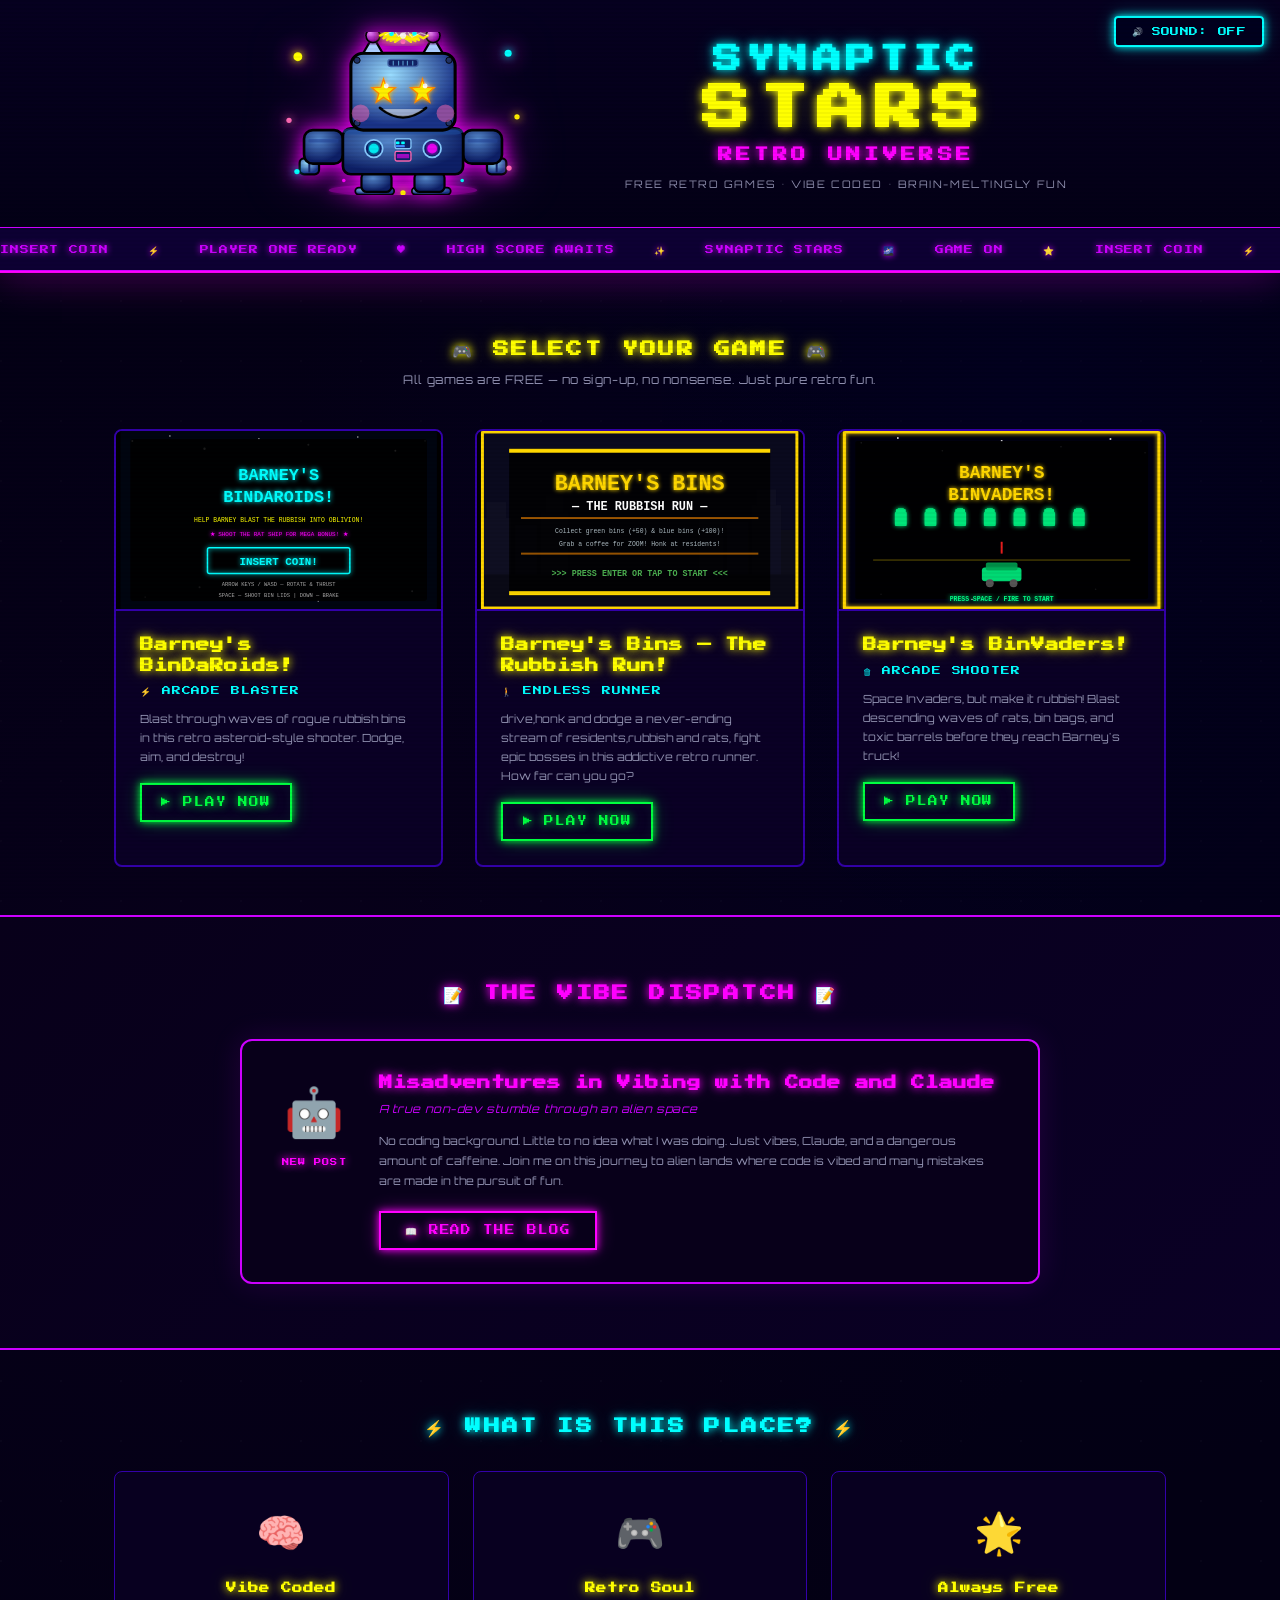
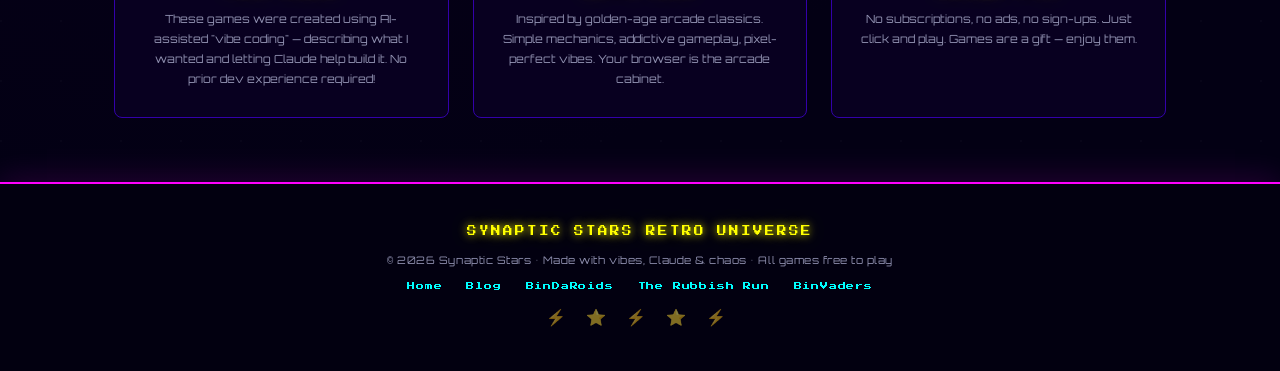
==== commit 8ac57e0b: "Reformat homepage HTML (whitespace and line-wrap tidy) IDE auto-formatted index.html — long attribut" ====
--- a/docs/index.html
+++ b/docs/index.html
@@ -1,14 +1,18 @@
 <!DOCTYPE html>
 <html lang="en">
+
 <head>
   <meta charset="UTF-8" />
   <meta name="viewport" content="width=device-width, initial-scale=1.0" />
-  <meta name="description" content="Synaptic Stars Retro Universe - Free retro games made with Vibe coding. Play Barney's BinDaRoids, Barney's Bins: The Rubbish Run, and Barney's BinVaders!" />
+  <meta name="description"
+    content="Synaptic Stars Retro Universe - Free retro games made with Vibe coding. Play Barney's BinDaRoids, Barney's Bins: The Rubbish Run, and Barney's BinVaders!" />
   <title>Synaptic Stars Retro Universe</title>
   <link rel="stylesheet" href="css/style.css" />
   <link rel="preconnect" href="https://fonts.googleapis.com" />
-  <link href="https://fonts.googleapis.com/css2?family=Press+Start+2P&family=Orbitron:wght@400;700;900&display=swap" rel="stylesheet" />
+  <link href="https://fonts.googleapis.com/css2?family=Press+Start+2P&family=Orbitron:wght@400;700;900&display=swap"
+    rel="stylesheet" />
 </head>
+
 <body>
 
   <!-- Skip to content for accessibility -->
@@ -25,29 +29,37 @@
   <!-- HEADER / LOGO -->
   <header class="site-header" role="banner">
     <div class="logo-container">
-      <div class="logo-art" aria-label="Synaptic Stars logo: a friendly retro robot with glowing star eyes and purple-tipped cone antennae crackling with electric energy">
+      <div class="logo-art"
+        aria-label="Synaptic Stars logo: a friendly retro robot with glowing star eyes and purple-tipped cone antennae crackling with electric energy">
         <!-- SVG Retro Robot Logo -->
-        <svg class="logo-svg" viewBox="0 0 430 185" xmlns="http://www.w3.org/2000/svg" role="img" aria-label="Friendly retro robot mascot with glowing star eyes, cone antennae topped with purple balls and a fizzing lightning bolt between them">
+        <svg class="logo-svg" viewBox="0 0 430 185" xmlns="http://www.w3.org/2000/svg" role="img"
+          aria-label="Friendly retro robot mascot with glowing star eyes, cone antennae topped with purple balls and a fizzing lightning bolt between them">
           <defs>
             <filter id="neon-glow">
-              <feGaussianBlur stdDeviation="3" result="coloredBlur"/>
-              <feMerge><feMergeNode in="coloredBlur"/><feMergeNode in="SourceGraphic"/></feMerge>
+              <feGaussianBlur stdDeviation="3" result="coloredBlur" />
+              <feMerge>
+                <feMergeNode in="coloredBlur" />
+                <feMergeNode in="SourceGraphic" />
+              </feMerge>
             </filter>
             <filter id="hot-glow">
-              <feGaussianBlur stdDeviation="5" result="coloredBlur"/>
-              <feMerge><feMergeNode in="coloredBlur"/><feMergeNode in="SourceGraphic"/></feMerge>
+              <feGaussianBlur stdDeviation="5" result="coloredBlur" />
+              <feMerge>
+                <feMergeNode in="coloredBlur" />
+                <feMergeNode in="SourceGraphic" />
+              </feMerge>
             </filter>
             <radialGradient id="robot-head-grad" cx="38%" cy="28%" r="65%">
-              <stop offset="0%" stop-color="#99ddff"/>
-              <stop offset="100%" stop-color="#1a3388"/>
+              <stop offset="0%" stop-color="#99ddff" />
+              <stop offset="100%" stop-color="#1a3388" />
             </radialGradient>
             <radialGradient id="robot-body-grad" cx="38%" cy="28%" r="65%">
-              <stop offset="0%" stop-color="#5588cc"/>
-              <stop offset="100%" stop-color="#0d1f66"/>
+              <stop offset="0%" stop-color="#5588cc" />
+              <stop offset="100%" stop-color="#0d1f66" />
             </radialGradient>
             <radialGradient id="antenna-ball-grad" cx="32%" cy="28%" r="65%">
-              <stop offset="0%" stop-color="#ee88ff"/>
-              <stop offset="100%" stop-color="#880099"/>
+              <stop offset="0%" stop-color="#ee88ff" />
+              <stop offset="100%" stop-color="#880099" />
             </radialGradient>
           </defs>
 
@@ -56,127 +68,142 @@
           <!-- ══════════════════════════════ -->
 
           <!-- Afterglow shadow under robot -->
-          <ellipse cx="215" cy="179" rx="84" ry="7" fill="#ff00ff" opacity="0.35" filter="url(#neon-glow)"/>
+          <ellipse cx="215" cy="179" rx="84" ry="7" fill="#ff00ff" opacity="0.35" filter="url(#neon-glow)" />
 
           <!-- ── FEET (drawn first, behind legs) ── -->
           <!-- Left foot -->
-          <rect x="161" y="176" width="44" height="8" rx="4" fill="url(#robot-head-grad)" stroke="#000" stroke-width="2"/>
+          <rect x="161" y="176" width="44" height="8" rx="4" fill="url(#robot-head-grad)" stroke="#000"
+            stroke-width="2" />
           <!-- Right foot -->
-          <rect x="225" y="176" width="44" height="8" rx="4" fill="url(#robot-head-grad)" stroke="#000" stroke-width="2"/>
+          <rect x="225" y="176" width="44" height="8" rx="4" fill="url(#robot-head-grad)" stroke="#000"
+            stroke-width="2" />
 
           <!-- ── LEGS ── -->
           <!-- Left leg -->
-          <rect x="168" y="159" width="34" height="22" rx="6" fill="url(#robot-body-grad)" stroke="#000" stroke-width="2.5"/>
+          <rect x="168" y="159" width="34" height="22" rx="6" fill="url(#robot-body-grad)" stroke="#000"
+            stroke-width="2.5" />
           <!-- Right leg -->
-          <rect x="228" y="159" width="34" height="22" rx="6" fill="url(#robot-body-grad)" stroke="#000" stroke-width="2.5"/>
+          <rect x="228" y="159" width="34" height="22" rx="6" fill="url(#robot-body-grad)" stroke="#000"
+            stroke-width="2.5" />
 
           <!-- ── ARM CLAMPS / HANDS (behind arms) ── -->
           <!-- Left clamp -->
-          <rect x="98" y="143" width="22" height="18" rx="5" fill="url(#robot-head-grad)" stroke="#000" stroke-width="2.5"/>
-          <line x1="109" y1="145" x2="109" y2="159" stroke="#112266" stroke-width="2.2"/>
+          <rect x="98" y="143" width="22" height="18" rx="5" fill="url(#robot-head-grad)" stroke="#000"
+            stroke-width="2.5" />
+          <line x1="109" y1="145" x2="109" y2="159" stroke="#112266" stroke-width="2.2" />
           <!-- Right clamp -->
-          <rect x="310" y="143" width="22" height="18" rx="5" fill="url(#robot-head-grad)" stroke="#000" stroke-width="2.5"/>
-          <line x1="321" y1="145" x2="321" y2="159" stroke="#112266" stroke-width="2.2"/>
+          <rect x="310" y="143" width="22" height="18" rx="5" fill="url(#robot-head-grad)" stroke="#000"
+            stroke-width="2.5" />
+          <line x1="321" y1="145" x2="321" y2="159" stroke="#112266" stroke-width="2.2" />
 
           <!-- ── ARMS ── -->
           <!-- Left arm -->
-          <rect x="103" y="111" width="44" height="38" rx="10" fill="url(#robot-body-grad)" stroke="#000" stroke-width="3"/>
-          <rect x="108" y="121" width="34" height="4" rx="1" fill="#224499" opacity="0.55"/>
+          <rect x="103" y="111" width="44" height="38" rx="10" fill="url(#robot-body-grad)" stroke="#000"
+            stroke-width="3" />
+          <rect x="108" y="121" width="34" height="4" rx="1" fill="#224499" opacity="0.55" />
           <!-- Right arm -->
-          <rect x="283" y="111" width="44" height="38" rx="10" fill="url(#robot-body-grad)" stroke="#000" stroke-width="3"/>
-          <rect x="288" y="121" width="34" height="4" rx="1" fill="#224499" opacity="0.55"/>
+          <rect x="283" y="111" width="44" height="38" rx="10" fill="url(#robot-body-grad)" stroke="#000"
+            stroke-width="3" />
+          <rect x="288" y="121" width="34" height="4" rx="1" fill="#224499" opacity="0.55" />
 
           <!-- ── BODY ── -->
-          <rect x="147" y="109" width="136" height="52" rx="9" fill="url(#robot-body-grad)" stroke="#000" stroke-width="3"/>
+          <rect x="147" y="109" width="136" height="52" rx="9" fill="url(#robot-body-grad)" stroke="#000"
+            stroke-width="3" />
           <!-- Body top accent stripe -->
-          <rect x="147" y="109" width="136" height="7" rx="9" fill="#2255aa" opacity="0.55"/>
+          <rect x="147" y="109" width="136" height="7" rx="9" fill="#2255aa" opacity="0.55" />
           <!-- Left dial -->
-          <circle cx="182" cy="132" r="10" fill="#0d1f66" stroke="#88ccff" stroke-width="2"/>
-          <circle cx="182" cy="132" r="5.5" fill="#00ffff" opacity="0.9" filter="url(#neon-glow)"/>
+          <circle cx="182" cy="132" r="10" fill="#0d1f66" stroke="#88ccff" stroke-width="2" />
+          <circle cx="182" cy="132" r="5.5" fill="#00ffff" opacity="0.9" filter="url(#neon-glow)" />
           <!-- Centre mini control panel -->
-          <rect x="206" y="121" width="18" height="11" rx="2" fill="#0d1f66" stroke="#88ccff" stroke-width="1.5"/>
-          <rect x="207" y="124" width="4" height="3" rx="0.5" fill="#00ffff"/>
-          <rect x="213" y="124" width="4" height="3" rx="0.5" fill="#00ffff"/>
-          <rect x="207" y="128" width="10" height="2.5" rx="0.5" fill="#4488ff"/>
-          <rect x="206" y="135" width="18" height="11" rx="2" fill="#0d1f66" stroke="#ff69b4" stroke-width="1.5"/>
-          <rect x="208" y="138" width="14" height="5" rx="1" fill="#ff00ff" opacity="0.6"/>
+          <rect x="206" y="121" width="18" height="11" rx="2" fill="#0d1f66" stroke="#88ccff" stroke-width="1.5" />
+          <rect x="207" y="124" width="4" height="3" rx="0.5" fill="#00ffff" />
+          <rect x="213" y="124" width="4" height="3" rx="0.5" fill="#00ffff" />
+          <rect x="207" y="128" width="10" height="2.5" rx="0.5" fill="#4488ff" />
+          <rect x="206" y="135" width="18" height="11" rx="2" fill="#0d1f66" stroke="#ff69b4" stroke-width="1.5" />
+          <rect x="208" y="138" width="14" height="5" rx="1" fill="#ff00ff" opacity="0.6" />
           <!-- Right dial -->
-          <circle cx="248" cy="132" r="10" fill="#0d1f66" stroke="#88ccff" stroke-width="2"/>
-          <circle cx="248" cy="132" r="5.5" fill="#ff00ff" opacity="0.9" filter="url(#neon-glow)"/>
+          <circle cx="248" cy="132" r="10" fill="#0d1f66" stroke="#88ccff" stroke-width="2" />
+          <circle cx="248" cy="132" r="5.5" fill="#ff00ff" opacity="0.9" filter="url(#neon-glow)" />
 
           <!-- ── HEAD ── -->
-          <rect x="156" y="24" width="118" height="87" rx="14" fill="url(#robot-head-grad)" stroke="#000" stroke-width="3.5"/>
+          <rect x="156" y="24" width="118" height="87" rx="14" fill="url(#robot-head-grad)" stroke="#000"
+            stroke-width="3.5" />
           <!-- Forehead vent panel -->
-          <rect x="198" y="31" width="34" height="8" rx="3" fill="#112266" stroke="#4466aa" stroke-width="1.5"/>
-          <line x1="204" y1="32.5" x2="204" y2="38" stroke="#5599cc" stroke-width="1.3"/>
-          <line x1="210" y1="32.5" x2="210" y2="38" stroke="#5599cc" stroke-width="1.3"/>
-          <line x1="215" y1="32.5" x2="215" y2="38" stroke="#5599cc" stroke-width="1.3"/>
-          <line x1="220" y1="32.5" x2="220" y2="38" stroke="#5599cc" stroke-width="1.3"/>
-          <line x1="226" y1="32.5" x2="226" y2="38" stroke="#5599cc" stroke-width="1.3"/>
+          <rect x="198" y="31" width="34" height="8" rx="3" fill="#112266" stroke="#4466aa" stroke-width="1.5" />
+          <line x1="204" y1="32.5" x2="204" y2="38" stroke="#5599cc" stroke-width="1.3" />
+          <line x1="210" y1="32.5" x2="210" y2="38" stroke="#5599cc" stroke-width="1.3" />
+          <line x1="215" y1="32.5" x2="215" y2="38" stroke="#5599cc" stroke-width="1.3" />
+          <line x1="220" y1="32.5" x2="220" y2="38" stroke="#5599cc" stroke-width="1.3" />
+          <line x1="226" y1="32.5" x2="226" y2="38" stroke="#5599cc" stroke-width="1.3" />
           <!-- Corner rivets -->
-          <circle cx="163" cy="32" r="3.5" fill="#223366" stroke="#000" stroke-width="1"/>
-          <circle cx="267" cy="32" r="3.5" fill="#223366" stroke="#000" stroke-width="1"/>
-          <circle cx="163" cy="103" r="3.5" fill="#223366" stroke="#000" stroke-width="1"/>
-          <circle cx="267" cy="103" r="3.5" fill="#223366" stroke="#000" stroke-width="1"/>
+          <circle cx="163" cy="32" r="3.5" fill="#223366" stroke="#000" stroke-width="1" />
+          <circle cx="267" cy="32" r="3.5" fill="#223366" stroke="#000" stroke-width="1" />
+          <circle cx="163" cy="103" r="3.5" fill="#223366" stroke="#000" stroke-width="1" />
+          <circle cx="267" cy="103" r="3.5" fill="#223366" stroke="#000" stroke-width="1" />
 
           <!-- ── STAR EYES ── -->
           <g filter="url(#neon-glow)">
             <!-- Left star eye centred at (193, 67) R=14 r=5.5 -->
-            <polygon points="193,53 196.1,62.5 206.3,63.1 198.4,69.5 201.3,79.5 193,74 184.7,79.5 187.6,69.5 179.7,63.1 189.9,62.5"
-                     fill="#ffee00" stroke="#ff8800" stroke-width="1.5"/>
-            <circle cx="196" cy="61" r="2.8" fill="white" opacity="0.9"/>
+            <polygon
+              points="193,53 196.1,62.5 206.3,63.1 198.4,69.5 201.3,79.5 193,74 184.7,79.5 187.6,69.5 179.7,63.1 189.9,62.5"
+              fill="#ffee00" stroke="#ff8800" stroke-width="1.5" />
+            <circle cx="196" cy="61" r="2.8" fill="white" opacity="0.9" />
             <!-- Right star eye centred at (237, 67) -->
-            <polygon points="237,53 240.1,62.5 250.3,63.1 242.4,69.5 245.3,79.5 237,74 228.7,79.5 231.6,69.5 223.7,63.1 233.9,62.5"
-                     fill="#ffee00" stroke="#ff8800" stroke-width="1.5"/>
-            <circle cx="240" cy="61" r="2.8" fill="white" opacity="0.9"/>
+            <polygon
+              points="237,53 240.1,62.5 250.3,63.1 242.4,69.5 245.3,79.5 237,74 228.7,79.5 231.6,69.5 223.7,63.1 233.9,62.5"
+              fill="#ffee00" stroke="#ff8800" stroke-width="1.5" />
+            <circle cx="240" cy="61" r="2.8" fill="white" opacity="0.9" />
           </g>
 
           <!-- Rosy cheeks -->
-          <circle cx="167" cy="92" r="10" fill="#ff69b4" opacity="0.5"/>
-          <circle cx="263" cy="92" r="10" fill="#ff69b4" opacity="0.5"/>
+          <circle cx="167" cy="92" r="10" fill="#ff69b4" opacity="0.5" />
+          <circle cx="263" cy="92" r="10" fill="#ff69b4" opacity="0.5" />
 
           <!-- Big friendly smile -->
-          <path d="M 189,86 Q 215,107 241,86" fill="none" stroke="#000" stroke-width="3.2" stroke-linecap="round"/>
+          <path d="M 189,86 Q 215,107 241,86" fill="none" stroke="#000" stroke-width="3.2" stroke-linecap="round" />
           <!-- Smile highlight -->
-          <path d="M 192,87 Q 215,104 238,87" fill="white" stroke="none" opacity="0.5"/>
+          <path d="M 192,87 Q 215,104 238,87" fill="white" stroke="none" opacity="0.5" />
 
           <!-- ── LEFT ANTENNA (cone shape + purple ball) ── -->
           <!-- Cone: wide at head, narrows to ball -->
-          <polygon points="170,24 192,24 181,5" fill="#aaccff" stroke="#000" stroke-width="2.5"/>
+          <polygon points="170,24 192,24 181,5" fill="#aaccff" stroke="#000" stroke-width="2.5" />
           <!-- Purple ball on tip -->
-          <circle cx="181" cy="4" r="8" fill="url(#antenna-ball-grad)" stroke="#000" stroke-width="2" filter="url(#neon-glow)"/>
+          <circle cx="181" cy="4" r="8" fill="url(#antenna-ball-grad)" stroke="#000" stroke-width="2"
+            filter="url(#neon-glow)" />
 
           <!-- ── RIGHT ANTENNA (cone shape + purple ball) ── -->
-          <polygon points="238,24 260,24 249,5" fill="#aaccff" stroke="#000" stroke-width="2.5"/>
+          <polygon points="238,24 260,24 249,5" fill="#aaccff" stroke="#000" stroke-width="2.5" />
           <!-- Purple ball on tip -->
-          <circle cx="249" cy="4" r="8" fill="url(#antenna-ball-grad)" stroke="#000" stroke-width="2" filter="url(#neon-glow)"/>
+          <circle cx="249" cy="4" r="8" fill="url(#antenna-ball-grad)" stroke="#000" stroke-width="2"
+            filter="url(#neon-glow)" />
 
           <!-- ── FIZZING LIGHTNING BOLT between antenna balls ── -->
           <g filter="url(#hot-glow)">
             <!-- Zigzag electric arc -->
-            <polyline points="189,4 198,0 193,7 202,2 197,9 207,3 201,10 211,5 206,11 215,5 224,11 219,5 229,10 223,3 233,9 228,2 238,7 243,4"
-                      fill="none" stroke="#ffee00" stroke-width="2.8" stroke-linecap="round" stroke-linejoin="round"/>
+            <polyline
+              points="189,4 198,0 193,7 202,2 197,9 207,3 201,10 211,5 206,11 215,5 224,11 219,5 229,10 223,3 233,9 228,2 238,7 243,4"
+              fill="none" stroke="#ffee00" stroke-width="2.8" stroke-linecap="round" stroke-linejoin="round" />
             <!-- Fizz sparks along the bolt -->
-            <circle cx="202" cy="2"  r="2.8" fill="#00ffff"/>
-            <circle cx="215" cy="11" r="2.8" fill="#ff69b4"/>
-            <circle cx="228" cy="2"  r="2.8" fill="#00ffff"/>
-            <circle cx="215" cy="4"  r="3.5" fill="#ffffff" opacity="0.85"/>
+            <circle cx="202" cy="2" r="2.8" fill="#00ffff" />
+            <circle cx="215" cy="11" r="2.8" fill="#ff69b4" />
+            <circle cx="228" cy="2" r="2.8" fill="#00ffff" />
+            <circle cx="215" cy="4" r="3.5" fill="#ffffff" opacity="0.85" />
             <!-- Extra arc flash above -->
-            <polyline points="195,3 205,-2 210,5 220,-1 225,6 235,1 243,4"
-                      fill="none" stroke="#ffffff" stroke-width="1.2" stroke-linecap="round" stroke-linejoin="round" opacity="0.6"/>
+            <polyline points="195,3 205,-2 210,5 220,-1 225,6 235,1 243,4" fill="none" stroke="#ffffff"
+              stroke-width="1.2" stroke-linecap="round" stroke-linejoin="round" opacity="0.6" />
           </g>
 
           <!-- ── SPARKLES around robot ── -->
           <g filter="url(#hot-glow)">
-            <circle cx="96"  cy="28"  r="5" fill="#ffff00"/>
-            <circle cx="334" cy="24"  r="4" fill="#00ffff"/>
-            <circle cx="86"  cy="100" r="3" fill="#ff69b4"/>
-            <circle cx="344" cy="96"  r="3" fill="#ffee00"/>
-            <circle cx="95"  cy="158" r="3" fill="#00ffff"/>
-            <circle cx="335" cy="154" r="3" fill="#ff69b4"/>
-            <circle cx="215" cy="182" r="3" fill="#ffee00"/>
-            <circle cx="148" cy="168" r="2" fill="#ff00ff"/>
-            <circle cx="282" cy="168" r="2" fill="#00ffff"/>
+            <circle cx="96" cy="28" r="5" fill="#ffff00" />
+            <circle cx="334" cy="24" r="4" fill="#00ffff" />
+            <circle cx="86" cy="100" r="3" fill="#ff69b4" />
+            <circle cx="344" cy="96" r="3" fill="#ffee00" />
+            <circle cx="95" cy="158" r="3" fill="#00ffff" />
+            <circle cx="335" cy="154" r="3" fill="#ff69b4" />
+            <circle cx="215" cy="182" r="3" fill="#ffee00" />
+            <circle cx="148" cy="168" r="2" fill="#ff00ff" />
+            <circle cx="282" cy="168" r="2" fill="#00ffff" />
           </g>
         </svg>
       </div>
@@ -194,7 +221,11 @@
     <!-- Scrolling marquee for atmosphere -->
     <div class="marquee-strip" aria-hidden="true">
       <div class="marquee-inner">
-        INSERT COIN &nbsp;&nbsp; &#9889; &nbsp;&nbsp; PLAYER ONE READY &nbsp;&nbsp; &#9829; &nbsp;&nbsp; HIGH SCORE AWAITS &nbsp;&nbsp; &#10024; &nbsp;&nbsp; SYNAPTIC STARS &nbsp;&nbsp; &#127756; &nbsp;&nbsp; GAME ON &nbsp;&nbsp; &#11088; &nbsp;&nbsp; INSERT COIN &nbsp;&nbsp; &#9889; &nbsp;&nbsp; PLAYER ONE READY &nbsp;&nbsp; &#9829; &nbsp;&nbsp; HIGH SCORE AWAITS &nbsp;&nbsp; &#10024; &nbsp;&nbsp; SYNAPTIC STARS &nbsp;&nbsp; &#127756; &nbsp;&nbsp; GAME ON &nbsp;&nbsp; &#11088;
+        INSERT COIN &nbsp;&nbsp; &#9889; &nbsp;&nbsp; PLAYER ONE READY &nbsp;&nbsp; &#9829; &nbsp;&nbsp; HIGH SCORE
+        AWAITS &nbsp;&nbsp; &#10024; &nbsp;&nbsp; SYNAPTIC STARS &nbsp;&nbsp; &#127756; &nbsp;&nbsp; GAME ON
+        &nbsp;&nbsp; &#11088; &nbsp;&nbsp; INSERT COIN &nbsp;&nbsp; &#9889; &nbsp;&nbsp; PLAYER ONE READY &nbsp;&nbsp;
+        &#9829; &nbsp;&nbsp; HIGH SCORE AWAITS &nbsp;&nbsp; &#10024; &nbsp;&nbsp; SYNAPTIC STARS &nbsp;&nbsp; &#127756;
+        &nbsp;&nbsp; GAME ON &nbsp;&nbsp; &#11088;
       </div>
     </div>
   </header>
@@ -213,58 +244,77 @@
 
         <!-- Game Tile 1: BinDaRoids -->
         <article class="game-tile" role="listitem">
-          <a href="https://synapticstar101.github.io/Barneys-BinDaRoids/" target="_blank" rel="noopener noreferrer" class="game-tile-link" aria-label="Play Barney's BinDaRoids - an asteroids-style retro blaster (opens in new tab)">
+          <a href="https://synapticstar101.github.io/Barneys-BinDaRoids/" target="_blank" rel="noopener noreferrer"
+            class="game-tile-link"
+            aria-label="Play Barney's BinDaRoids - an asteroids-style retro blaster (opens in new tab)">
             <div class="game-tile-inner">
               <div class="game-screen-preview" aria-hidden="true">
-                <svg viewBox="0 0 320 180" xmlns="http://www.w3.org/2000/svg" style="width:100%;height:100%;display:block">
+                <svg viewBox="0 0 320 180" xmlns="http://www.w3.org/2000/svg"
+                  style="width:100%;height:100%;display:block">
                   <defs>
                     <filter id="bd-cyan-glow" x="-30%" y="-30%" width="160%" height="160%">
-                      <feGaussianBlur stdDeviation="2.5" result="b"/>
-                      <feMerge><feMergeNode in="b"/><feMergeNode in="SourceGraphic"/></feMerge>
+                      <feGaussianBlur stdDeviation="2.5" result="b" />
+                      <feMerge>
+                        <feMergeNode in="b" />
+                        <feMergeNode in="SourceGraphic" />
+                      </feMerge>
                     </filter>
                     <filter id="bd-magenta-glow" x="-30%" y="-30%" width="160%" height="160%">
-                      <feGaussianBlur stdDeviation="2" result="b"/>
-                      <feMerge><feMergeNode in="b"/><feMergeNode in="SourceGraphic"/></feMerge>
+                      <feGaussianBlur stdDeviation="2" result="b" />
+                      <feMerge>
+                        <feMergeNode in="b" />
+                        <feMergeNode in="SourceGraphic" />
+                      </feMerge>
                     </filter>
                   </defs>
                   <!-- Space background -->
-                  <rect width="320" height="180" fill="#000510"/>
+                  <rect width="320" height="180" fill="#000510" />
                   <!-- Stars -->
-                  <circle cx="12" cy="10" r="1" fill="white" opacity="0.8"/>
-                  <circle cx="50" cy="5" r="0.8" fill="white" opacity="0.7"/>
-                  <circle cx="85" cy="18" r="1.2" fill="white" opacity="0.9"/>
-                  <circle cx="140" cy="8" r="0.8" fill="white" opacity="0.6"/>
-                  <circle cx="190" cy="14" r="1" fill="white" opacity="0.8"/>
-                  <circle cx="240" cy="6" r="0.8" fill="white" opacity="0.7"/>
-                  <circle cx="278" cy="20" r="1" fill="white" opacity="0.9"/>
-                  <circle cx="308" cy="10" r="0.8" fill="white" opacity="0.6"/>
-                  <circle cx="25" cy="168" r="0.8" fill="white" opacity="0.5"/>
-                  <circle cx="80" cy="158" r="1" fill="white" opacity="0.7"/>
-                  <circle cx="200" cy="172" r="0.8" fill="white" opacity="0.6"/>
-                  <circle cx="295" cy="162" r="1" fill="white" opacity="0.8"/>
-                  <circle cx="160" cy="170" r="0.8" fill="white" opacity="0.5"/>
+                  <circle cx="12" cy="10" r="1" fill="white" opacity="0.8" />
+                  <circle cx="50" cy="5" r="0.8" fill="white" opacity="0.7" />
+                  <circle cx="85" cy="18" r="1.2" fill="white" opacity="0.9" />
+                  <circle cx="140" cy="8" r="0.8" fill="white" opacity="0.6" />
+                  <circle cx="190" cy="14" r="1" fill="white" opacity="0.8" />
+                  <circle cx="240" cy="6" r="0.8" fill="white" opacity="0.7" />
+                  <circle cx="278" cy="20" r="1" fill="white" opacity="0.9" />
+                  <circle cx="308" cy="10" r="0.8" fill="white" opacity="0.6" />
+                  <circle cx="25" cy="168" r="0.8" fill="white" opacity="0.5" />
+                  <circle cx="80" cy="158" r="1" fill="white" opacity="0.7" />
+                  <circle cx="200" cy="172" r="0.8" fill="white" opacity="0.6" />
+                  <circle cx="295" cy="162" r="1" fill="white" opacity="0.8" />
+                  <circle cx="160" cy="170" r="0.8" fill="white" opacity="0.5" />
                   <!-- Menu dark overlay -->
-                  <rect x="10" y="8" width="300" height="164" fill="rgba(0,0,0,0.88)" rx="3"/>
+                  <rect x="10" y="8" width="300" height="164" fill="rgba(0,0,0,0.88)" rx="3" />
                   <!-- Title line 1 -->
-                  <text x="160" y="50" text-anchor="middle" font-family="'Courier New',monospace" font-size="17" font-weight="bold" fill="#00ffff" filter="url(#bd-cyan-glow)">BARNEY'S</text>
+                  <text x="160" y="50" text-anchor="middle" font-family="'Courier New',monospace" font-size="17"
+                    font-weight="bold" fill="#00ffff" filter="url(#bd-cyan-glow)">BARNEY'S</text>
                   <!-- Title line 2 -->
-                  <text x="160" y="72" text-anchor="middle" font-family="'Courier New',monospace" font-size="17" font-weight="bold" fill="#00ffff" filter="url(#bd-cyan-glow)">BINDAROIDS!</text>
+                  <text x="160" y="72" text-anchor="middle" font-family="'Courier New',monospace" font-size="17"
+                    font-weight="bold" fill="#00ffff" filter="url(#bd-cyan-glow)">BINDAROIDS!</text>
                   <!-- Yellow subtitle -->
-                  <text x="160" y="92" text-anchor="middle" font-family="'Courier New',monospace" font-size="6.5" fill="#ffff00">HELP BARNEY BLAST THE RUBBISH INTO OBLIVION!</text>
+                  <text x="160" y="92" text-anchor="middle" font-family="'Courier New',monospace" font-size="6.5"
+                    fill="#ffff00">HELP BARNEY BLAST THE RUBBISH INTO OBLIVION!</text>
                   <!-- Magenta bonus line -->
-                  <text x="160" y="106" text-anchor="middle" font-family="'Courier New',monospace" font-size="6" fill="#ff00ff" filter="url(#bd-magenta-glow)">&#9733; SHOOT THE RAT SHIP FOR MEGA BONUS! &#9733;</text>
+                  <text x="160" y="106" text-anchor="middle" font-family="'Courier New',monospace" font-size="6"
+                    fill="#ff00ff" filter="url(#bd-magenta-glow)">&#9733; SHOOT THE RAT SHIP FOR MEGA BONUS!
+                    &#9733;</text>
                   <!-- INSERT COIN button -->
-                  <rect x="88" y="118" width="144" height="26" fill="none" stroke="#00ffff" stroke-width="1.5" rx="2" filter="url(#bd-cyan-glow)"/>
-                  <text x="160" y="136" text-anchor="middle" font-family="'Courier New',monospace" font-size="11" font-weight="bold" fill="#00ffff" filter="url(#bd-cyan-glow)">INSERT COIN!</text>
+                  <rect x="88" y="118" width="144" height="26" fill="none" stroke="#00ffff" stroke-width="1.5" rx="2"
+                    filter="url(#bd-cyan-glow)" />
+                  <text x="160" y="136" text-anchor="middle" font-family="'Courier New',monospace" font-size="11"
+                    font-weight="bold" fill="#00ffff" filter="url(#bd-cyan-glow)">INSERT COIN!</text>
                   <!-- Controls hint -->
-                  <text x="160" y="157" text-anchor="middle" font-family="'Courier New',monospace" font-size="5.5" fill="#aaaaaa">ARROW KEYS / WASD &#8212; ROTATE &amp; THRUST</text>
-                  <text x="160" y="168" text-anchor="middle" font-family="'Courier New',monospace" font-size="5.5" fill="#aaaaaa">SPACE &#8212; SHOOT BIN LIDS | DOWN &#8212; BRAKE</text>
+                  <text x="160" y="157" text-anchor="middle" font-family="'Courier New',monospace" font-size="5.5"
+                    fill="#aaaaaa">ARROW KEYS / WASD &#8212; ROTATE &amp; THRUST</text>
+                  <text x="160" y="168" text-anchor="middle" font-family="'Courier New',monospace" font-size="5.5"
+                    fill="#aaaaaa">SPACE &#8212; SHOOT BIN LIDS | DOWN &#8212; BRAKE</text>
                 </svg>
               </div>
               <div class="game-info">
                 <h3 class="game-title">Barney's BinDaRoids!</h3>
                 <p class="game-genre">&#9889; ARCADE BLASTER</p>
-                <p class="game-desc">Blast through waves of rogue rubbish bins in this retro asteroid-style shooter. Dodge, aim, and destroy!</p>
+                <p class="game-desc">Blast through waves of rogue rubbish bins in this retro asteroid-style shooter.
+                  Dodge, aim, and destroy!</p>
                 <span class="play-btn" aria-hidden="true">&#9654; PLAY NOW</span>
               </div>
             </div>
@@ -273,59 +323,70 @@
 
         <!-- Game Tile 2: The Rubbish Run -->
         <article class="game-tile" role="listitem">
-          <a href="https://synapticstar101.github.io/Barneys-bins/" target="_blank" rel="noopener noreferrer" class="game-tile-link" aria-label="Play Barney's Bins: The Rubbish Run - a retro runner (opens in new tab)">
+          <a href="https://synapticstar101.github.io/Barneys-bins/" target="_blank" rel="noopener noreferrer"
+            class="game-tile-link" aria-label="Play Barney's Bins: The Rubbish Run - a retro runner (opens in new tab)">
             <div class="game-tile-inner">
               <div class="game-screen-preview" aria-hidden="true">
-                <svg viewBox="0 0 320 180" xmlns="http://www.w3.org/2000/svg" style="width:100%;height:100%;display:block">
+                <svg viewBox="0 0 320 180" xmlns="http://www.w3.org/2000/svg"
+                  style="width:100%;height:100%;display:block">
                   <defs>
                     <filter id="rr-gold-glow" x="-20%" y="-20%" width="140%" height="140%">
-                      <feGaussianBlur stdDeviation="2" result="b"/>
-                      <feMerge><feMergeNode in="b"/><feMergeNode in="SourceGraphic"/></feMerge>
+                      <feGaussianBlur stdDeviation="2" result="b" />
+                      <feMerge>
+                        <feMergeNode in="b" />
+                        <feMergeNode in="SourceGraphic" />
+                      </feMerge>
                     </filter>
                   </defs>
                   <!-- Dark navy background -->
-                  <rect width="320" height="180" fill="#0d0d1a"/>
+                  <rect width="320" height="180" fill="#0d0d1a" />
                   <!-- Sky -->
-                  <rect width="320" height="100" fill="#0a0a1e"/>
+                  <rect width="320" height="100" fill="#0a0a1e" />
                   <!-- Building silhouettes (parallax background) -->
-                  <rect x="0"   y="88"  width="30" height="92" fill="#0f0f22"/>
-                  <rect x="5"   y="72"  width="20" height="16" fill="#0f0f22"/>
-                  <rect x="34"  y="95"  width="22" height="85" fill="#111125"/>
-                  <rect x="60"  y="82"  width="28" height="98" fill="#0f0f22"/>
-                  <rect x="65"  y="66"  width="18" height="16" fill="#0f0f22"/>
-                  <rect x="220" y="88"  width="25" height="92" fill="#0f0f22"/>
-                  <rect x="248" y="92"  width="22" height="88" fill="#111125"/>
-                  <rect x="273" y="75"  width="30" height="105" fill="#0f0f22"/>
-                  <rect x="278" y="59"  width="20" height="16" fill="#0f0f22"/>
+                  <rect x="0" y="88" width="30" height="92" fill="#0f0f22" />
+                  <rect x="5" y="72" width="20" height="16" fill="#0f0f22" />
+                  <rect x="34" y="95" width="22" height="85" fill="#111125" />
+                  <rect x="60" y="82" width="28" height="98" fill="#0f0f22" />
+                  <rect x="65" y="66" width="18" height="16" fill="#0f0f22" />
+                  <rect x="220" y="88" width="25" height="92" fill="#0f0f22" />
+                  <rect x="248" y="92" width="22" height="88" fill="#111125" />
+                  <rect x="273" y="75" width="30" height="105" fill="#0f0f22" />
+                  <rect x="278" y="59" width="20" height="16" fill="#0f0f22" />
                   <!-- Street -->
-                  <rect x="0" y="145" width="320" height="35" fill="#0a0a16"/>
+                  <rect x="0" y="145" width="320" height="35" fill="#0a0a16" />
                   <!-- Gold canvas border (as in the real game) -->
-                  <rect x="1" y="1" width="318" height="178" fill="none" stroke="#FFD700" stroke-width="3"/>
+                  <rect x="1" y="1" width="318" height="178" fill="none" stroke="#FFD700" stroke-width="3" />
                   <!-- Menu overlay panel -->
-                  <rect x="28" y="18" width="264" height="148" fill="rgba(0,0,0,0.82)" rx="2"/>
+                  <rect x="28" y="18" width="264" height="148" fill="rgba(0,0,0,0.82)" rx="2" />
                   <!-- Gold top bar -->
-                  <rect x="28" y="18" width="264" height="4" fill="#FFD700"/>
+                  <rect x="28" y="18" width="264" height="4" fill="#FFD700" />
                   <!-- Gold bottom bar -->
-                  <rect x="28" y="162" width="264" height="4" fill="#FFD700"/>
+                  <rect x="28" y="162" width="264" height="4" fill="#FFD700" />
                   <!-- Title -->
-                  <text x="160" y="60" text-anchor="middle" font-family="'Courier New',monospace" font-size="22" font-weight="bold" fill="#FFD700" filter="url(#rr-gold-glow)">BARNEY'S BINS</text>
+                  <text x="160" y="60" text-anchor="middle" font-family="'Courier New',monospace" font-size="22"
+                    font-weight="bold" fill="#FFD700" filter="url(#rr-gold-glow)">BARNEY'S BINS</text>
                   <!-- Subtitle -->
-                  <text x="160" y="80" text-anchor="middle" font-family="'Courier New',monospace" font-size="12" font-weight="bold" fill="#ffffff">&#8212; THE RUBBISH RUN &#8212;</text>
+                  <text x="160" y="80" text-anchor="middle" font-family="'Courier New',monospace" font-size="12"
+                    font-weight="bold" fill="#ffffff">&#8212; THE RUBBISH RUN &#8212;</text>
                   <!-- Orange divider -->
-                  <rect x="40" y="87" width="240" height="2" fill="#FF8C00" opacity="0.6"/>
+                  <rect x="40" y="87" width="240" height="2" fill="#FF8C00" opacity="0.6" />
                   <!-- Instructions -->
-                  <text x="160" y="103" text-anchor="middle" font-family="'Courier New',monospace" font-size="6.5" fill="#B0BEC5">Collect green bins (+50) &amp; blue bins (+100)!</text>
-                  <text x="160" y="116" text-anchor="middle" font-family="'Courier New',monospace" font-size="6.5" fill="#B0BEC5">Grab a coffee for ZOOM! Honk at residents!</text>
+                  <text x="160" y="103" text-anchor="middle" font-family="'Courier New',monospace" font-size="6.5"
+                    fill="#B0BEC5">Collect green bins (+50) &amp; blue bins (+100)!</text>
+                  <text x="160" y="116" text-anchor="middle" font-family="'Courier New',monospace" font-size="6.5"
+                    fill="#B0BEC5">Grab a coffee for ZOOM! Honk at residents!</text>
                   <!-- Orange divider -->
-                  <rect x="40" y="123" width="240" height="2" fill="#FF8C00" opacity="0.6"/>
+                  <rect x="40" y="123" width="240" height="2" fill="#FF8C00" opacity="0.6" />
                   <!-- Start prompt -->
-                  <text x="160" y="147" text-anchor="middle" font-family="'Courier New',monospace" font-size="8.5" font-weight="bold" fill="#4CAF50">&gt;&gt;&gt; PRESS ENTER OR TAP TO START &lt;&lt;&lt;</text>
+                  <text x="160" y="147" text-anchor="middle" font-family="'Courier New',monospace" font-size="8.5"
+                    font-weight="bold" fill="#4CAF50">&gt;&gt;&gt; PRESS ENTER OR TAP TO START &lt;&lt;&lt;</text>
                 </svg>
               </div>
               <div class="game-info">
                 <h3 class="game-title">Barney's Bins &mdash; The Rubbish Run!</h3>
                 <p class="game-genre">&#128694; ENDLESS RUNNER</p>
-                <p class="game-desc">Run, jump, and dodge a never-ending avalanche of bins in this addictive retro runner. How far can you go?</p>
+                <p class="game-desc">drive,honk and dodge a never-ending stream of residents,rubbish and rats, fight
+                  epic bosses in this addictive retro runner. How far can you go?</p>
                 <span class="play-btn" aria-hidden="true">&#9654; PLAY NOW</span>
               </div>
             </div>
@@ -335,89 +396,103 @@
 
         <!-- Game Tile 3: BinVaders -->
         <article class="game-tile" role="listitem">
-          <a href="https://synapticstar101.github.io/Barney-s-BinVaders/" target="_blank" rel="noopener noreferrer" class="game-tile-link" aria-label="Play Barney's BinVaders - a retro space-invaders-style arcade shooter (opens in new tab)">
+          <a href="https://synapticstar101.github.io/Barney-s-BinVaders/" target="_blank" rel="noopener noreferrer"
+            class="game-tile-link"
+            aria-label="Play Barney's BinVaders - a retro space-invaders-style arcade shooter (opens in new tab)">
             <div class="game-tile-inner">
               <div class="game-screen-preview" aria-hidden="true">
-                <svg viewBox="0 0 320 180" xmlns="http://www.w3.org/2000/svg" style="width:100%;height:100%;display:block">
+                <svg viewBox="0 0 320 180" xmlns="http://www.w3.org/2000/svg"
+                  style="width:100%;height:100%;display:block">
                   <defs>
                     <filter id="bv-gold-glow" x="-20%" y="-20%" width="140%" height="140%">
-                      <feGaussianBlur stdDeviation="2" result="b"/>
-                      <feMerge><feMergeNode in="b"/><feMergeNode in="SourceGraphic"/></feMerge>
+                      <feGaussianBlur stdDeviation="2" result="b" />
+                      <feMerge>
+                        <feMergeNode in="b" />
+                        <feMergeNode in="SourceGraphic" />
+                      </feMerge>
                     </filter>
                     <filter id="bv-green-glow" x="-30%" y="-30%" width="160%" height="160%">
-                      <feGaussianBlur stdDeviation="2.5" result="b"/>
-                      <feMerge><feMergeNode in="b"/><feMergeNode in="SourceGraphic"/></feMerge>
+                      <feGaussianBlur stdDeviation="2.5" result="b" />
+                      <feMerge>
+                        <feMergeNode in="b" />
+                        <feMergeNode in="SourceGraphic" />
+                      </feMerge>
                     </filter>
                   </defs>
                   <!-- Dark starfield background -->
-                  <rect width="320" height="180" fill="#000010"/>
+                  <rect width="320" height="180" fill="#000010" />
                   <!-- Stars -->
-                  <circle cx="18"  cy="12"  r="0.8" fill="white" opacity="0.7"/>
-                  <circle cx="55"  cy="7"   r="1"   fill="white" opacity="0.8"/>
-                  <circle cx="100" cy="20"  r="0.8" fill="white" opacity="0.6"/>
-                  <circle cx="160" cy="10"  r="1"   fill="white" opacity="0.9"/>
-                  <circle cx="220" cy="16"  r="0.8" fill="white" opacity="0.7"/>
-                  <circle cx="270" cy="8"   r="1"   fill="white" opacity="0.8"/>
-                  <circle cx="305" cy="22"  r="0.8" fill="white" opacity="0.6"/>
-                  <circle cx="38"  cy="165" r="0.8" fill="white" opacity="0.5"/>
-                  <circle cx="130" cy="170" r="1"   fill="white" opacity="0.7"/>
-                  <circle cx="255" cy="160" r="0.8" fill="white" opacity="0.6"/>
+                  <circle cx="18" cy="12" r="0.8" fill="white" opacity="0.7" />
+                  <circle cx="55" cy="7" r="1" fill="white" opacity="0.8" />
+                  <circle cx="100" cy="20" r="0.8" fill="white" opacity="0.6" />
+                  <circle cx="160" cy="10" r="1" fill="white" opacity="0.9" />
+                  <circle cx="220" cy="16" r="0.8" fill="white" opacity="0.7" />
+                  <circle cx="270" cy="8" r="1" fill="white" opacity="0.8" />
+                  <circle cx="305" cy="22" r="0.8" fill="white" opacity="0.6" />
+                  <circle cx="38" cy="165" r="0.8" fill="white" opacity="0.5" />
+                  <circle cx="130" cy="170" r="1" fill="white" opacity="0.7" />
+                  <circle cx="255" cy="160" r="0.8" fill="white" opacity="0.6" />
                   <!-- Gold border (matching the real game) -->
-                  <rect x="1" y="1" width="318" height="178" fill="none" stroke="#FFD700" stroke-width="3" filter="url(#bv-gold-glow)"/>
+                  <rect x="1" y="1" width="318" height="178" fill="none" stroke="#FFD700" stroke-width="3"
+                    filter="url(#bv-gold-glow)" />
                   <!-- Menu overlay panel -->
-                  <rect x="12" y="10" width="296" height="160" fill="rgba(0,0,0,0.85)" rx="2"/>
+                  <rect x="12" y="10" width="296" height="160" fill="rgba(0,0,0,0.85)" rx="2" />
                   <!-- Title -->
-                  <text x="160" y="48" text-anchor="middle" font-family="'Courier New',monospace" font-size="18" font-weight="bold" fill="#FFD700" filter="url(#bv-gold-glow)">BARNEY'S</text>
-                  <text x="160" y="70" text-anchor="middle" font-family="'Courier New',monospace" font-size="18" font-weight="bold" fill="#FFD700" filter="url(#bv-gold-glow)">BINVADERS!</text>
+                  <text x="160" y="48" text-anchor="middle" font-family="'Courier New',monospace" font-size="18"
+                    font-weight="bold" fill="#FFD700" filter="url(#bv-gold-glow)">BARNEY'S</text>
+                  <text x="160" y="70" text-anchor="middle" font-family="'Courier New',monospace" font-size="18"
+                    font-weight="bold" fill="#FFD700" filter="url(#bv-gold-glow)">BINVADERS!</text>
                   <!-- Enemy row - bins / trash creatures -->
                   <!-- Row of invader icons (simplified pixel art) -->
                   <g fill="#00ff88" filter="url(#bv-green-glow)" opacity="0.9">
                     <!-- Invader 1 (wheelie bin shape) -->
-                    <rect x="52"  y="82" width="12" height="14" rx="1"/>
-                    <rect x="53"  y="79" width="10" height="4" rx="1"/>
-                    <rect x="55"  y="78" width="6"  height="2"/>
+                    <rect x="52" y="82" width="12" height="14" rx="1" />
+                    <rect x="53" y="79" width="10" height="4" rx="1" />
+                    <rect x="55" y="78" width="6" height="2" />
                     <!-- Invader 2 -->
-                    <rect x="82"  y="82" width="12" height="14" rx="1"/>
-                    <rect x="83"  y="79" width="10" height="4" rx="1"/>
-                    <rect x="85"  y="78" width="6"  height="2"/>
+                    <rect x="82" y="82" width="12" height="14" rx="1" />
+                    <rect x="83" y="79" width="10" height="4" rx="1" />
+                    <rect x="85" y="78" width="6" height="2" />
                     <!-- Invader 3 -->
-                    <rect x="112" y="82" width="12" height="14" rx="1"/>
-                    <rect x="113" y="79" width="10" height="4" rx="1"/>
-                    <rect x="115" y="78" width="6"  height="2"/>
+                    <rect x="112" y="82" width="12" height="14" rx="1" />
+                    <rect x="113" y="79" width="10" height="4" rx="1" />
+                    <rect x="115" y="78" width="6" height="2" />
                     <!-- Invader 4 -->
-                    <rect x="142" y="82" width="12" height="14" rx="1"/>
-                    <rect x="143" y="79" width="10" height="4" rx="1"/>
-                    <rect x="145" y="78" width="6"  height="2"/>
+                    <rect x="142" y="82" width="12" height="14" rx="1" />
+                    <rect x="143" y="79" width="10" height="4" rx="1" />
+                    <rect x="145" y="78" width="6" height="2" />
                     <!-- Invader 5 -->
-                    <rect x="172" y="82" width="12" height="14" rx="1"/>
-                    <rect x="173" y="79" width="10" height="4" rx="1"/>
-                    <rect x="175" y="78" width="6"  height="2"/>
+                    <rect x="172" y="82" width="12" height="14" rx="1" />
+                    <rect x="173" y="79" width="10" height="4" rx="1" />
+                    <rect x="175" y="78" width="6" height="2" />
                     <!-- Invader 6 -->
-                    <rect x="202" y="82" width="12" height="14" rx="1"/>
-                    <rect x="203" y="79" width="10" height="4" rx="1"/>
-                    <rect x="205" y="78" width="6"  height="2"/>
+                    <rect x="202" y="82" width="12" height="14" rx="1" />
+                    <rect x="203" y="79" width="10" height="4" rx="1" />
+                    <rect x="205" y="78" width="6" height="2" />
                     <!-- Invader 7 -->
-                    <rect x="232" y="82" width="12" height="14" rx="1"/>
-                    <rect x="233" y="79" width="10" height="4" rx="1"/>
-                    <rect x="235" y="78" width="6"  height="2"/>
+                    <rect x="232" y="82" width="12" height="14" rx="1" />
+                    <rect x="233" y="79" width="10" height="4" rx="1" />
+                    <rect x="235" y="78" width="6" height="2" />
                   </g>
                   <!-- Missile shot upward -->
-                  <rect x="159" y="112" width="2" height="12" fill="#ff2222" opacity="0.9"/>
+                  <rect x="159" y="112" width="2" height="12" fill="#ff2222" opacity="0.9" />
                   <!-- Divider line -->
-                  <rect x="30" y="130" width="260" height="1" fill="#FFD700" opacity="0.4"/>
+                  <rect x="30" y="130" width="260" height="1" fill="#FFD700" opacity="0.4" />
                   <!-- Player truck (simplified) -->
-                  <rect x="140" y="138" width="40" height="14" rx="3" fill="#00ff88" opacity="0.85"/>
-                  <rect x="144" y="133" width="32" height="8"  rx="2" fill="#00aa55" opacity="0.85"/>
-                  <circle cx="148" cy="154" r="4" fill="#555"/>
-                  <circle cx="172" cy="154" r="4" fill="#555"/>
+                  <rect x="140" y="138" width="40" height="14" rx="3" fill="#00ff88" opacity="0.85" />
+                  <rect x="144" y="133" width="32" height="8" rx="2" fill="#00aa55" opacity="0.85" />
+                  <circle cx="148" cy="154" r="4" fill="#555" />
+                  <circle cx="172" cy="154" r="4" fill="#555" />
                   <!-- Start prompt -->
-                  <text x="160" y="172" text-anchor="middle" font-family="'Courier New',monospace" font-size="6.5" font-weight="bold" fill="#00ff88" filter="url(#bv-green-glow)">PRESS SPACE / FIRE TO START</text>
+                  <text x="160" y="172" text-anchor="middle" font-family="'Courier New',monospace" font-size="6.5"
+                    font-weight="bold" fill="#00ff88" filter="url(#bv-green-glow)">PRESS SPACE / FIRE TO START</text>
                 </svg>
               </div>
               <div class="game-info">
                 <h3 class="game-title">Barney's BinVaders!</h3>
                 <p class="game-genre">&#128465; ARCADE SHOOTER</p>
-                <p class="game-desc">Space Invaders, but make it rubbish! Blast descending waves of rats, bin bags, and toxic barrels before they reach Barney's truck!</p>
+                <p class="game-desc">Space Invaders, but make it rubbish! Blast descending waves of rats, bin bags, and
+                  toxic barrels before they reach Barney's truck!</p>
                 <span class="play-btn" aria-hidden="true">&#9654; PLAY NOW</span>
               </div>
             </div>
@@ -441,8 +516,11 @@
           <div class="blog-promo-text">
             <h3 class="blog-title-promo">Misadventures in Vibing with Code and Claude</h3>
             <p class="blog-subtitle-promo">A true non-dev stumble through an alien space</p>
-            <p class="blog-desc-promo">No coding background. Little to no idea what I was doing. Just vibes, Claude, and a dangerous amount of caffeine. Join me on this journey to alien lands where code is vibed and many mistakes are made in the pursuit of fun.</p>
-            <a href="blog/index.html" class="blog-link-btn" aria-label="Read the Misadventures in Vibing with Code and Claude blog">
+            <p class="blog-desc-promo">No coding background. Little to no idea what I was doing. Just vibes, Claude, and
+              a dangerous amount of caffeine. Join me on this journey to alien lands where code is vibed and many
+              mistakes are made in the pursuit of fun.</p>
+            <a href="blog/index.html" class="blog-link-btn"
+              aria-label="Read the Misadventures in Vibing with Code and Claude blog">
               <span aria-hidden="true">&#128214;</span> READ THE BLOG
             </a>
           </div>
@@ -459,12 +537,14 @@
         <div class="about-card">
           <div class="about-icon" aria-hidden="true">&#129504;</div>
           <h3>Vibe Coded</h3>
-          <p>These games were created using AI-assisted "vibe coding" &mdash; describing what I wanted and letting Claude help build it. No prior dev experience required!</p>
+          <p>These games were created using AI-assisted "vibe coding" &mdash; describing what I wanted and letting
+            Claude help build it. No prior dev experience required!</p>
         </div>
         <div class="about-card">
           <div class="about-icon" aria-hidden="true">&#127918;</div>
           <h3>Retro Soul</h3>
-          <p>Inspired by golden-age arcade classics. Simple mechanics, addictive gameplay, pixel-perfect vibes. Your browser is the arcade cabinet.</p>
+          <p>Inspired by golden-age arcade classics. Simple mechanics, addictive gameplay, pixel-perfect vibes. Your
+            browser is the arcade cabinet.</p>
         </div>
         <div class="about-card">
           <div class="about-icon" aria-hidden="true">&#127775;</div>
@@ -480,13 +560,17 @@
   <footer class="site-footer" role="contentinfo">
     <div class="footer-inner">
       <p class="footer-title">SYNAPTIC STARS RETRO UNIVERSE</p>
-      <p class="footer-copy">&copy; 2026 Synaptic Stars &bull; Made with vibes, Claude &amp; chaos &bull; All games free to play</p>
+      <p class="footer-copy">&copy; 2026 Synaptic Stars &bull; Made with vibes, Claude &amp; chaos &bull; All games free
+        to play</p>
       <nav class="footer-nav" aria-label="Footer navigation">
         <a href="index.html">Home</a>
         <a href="blog/index.html">Blog</a>
-        <a href="https://synapticstar101.github.io/Barneys-BinDaRoids/" target="_blank" rel="noopener noreferrer">BinDaRoids</a>
-        <a href="https://synapticstar101.github.io/Barneys-bins/" target="_blank" rel="noopener noreferrer">The Rubbish Run</a>
-        <a href="https://synapticstar101.github.io/Barney-s-BinVaders/" target="_blank" rel="noopener noreferrer">BinVaders</a>
+        <a href="https://synapticstar101.github.io/Barneys-BinDaRoids/" target="_blank"
+          rel="noopener noreferrer">BinDaRoids</a>
+        <a href="https://synapticstar101.github.io/Barneys-bins/" target="_blank" rel="noopener noreferrer">The Rubbish
+          Run</a>
+        <a href="https://synapticstar101.github.io/Barney-s-BinVaders/" target="_blank"
+          rel="noopener noreferrer">BinVaders</a>
       </nav>
       <p class="footer-credits" aria-hidden="true">&#9889; &#11088; &#9889; &#11088; &#9889;</p>
     </div>
@@ -495,4 +579,5 @@
   <script src="js/sounds.js"></script>
   <script src="js/main.js"></script>
 </body>
-</html>
+
+</html>
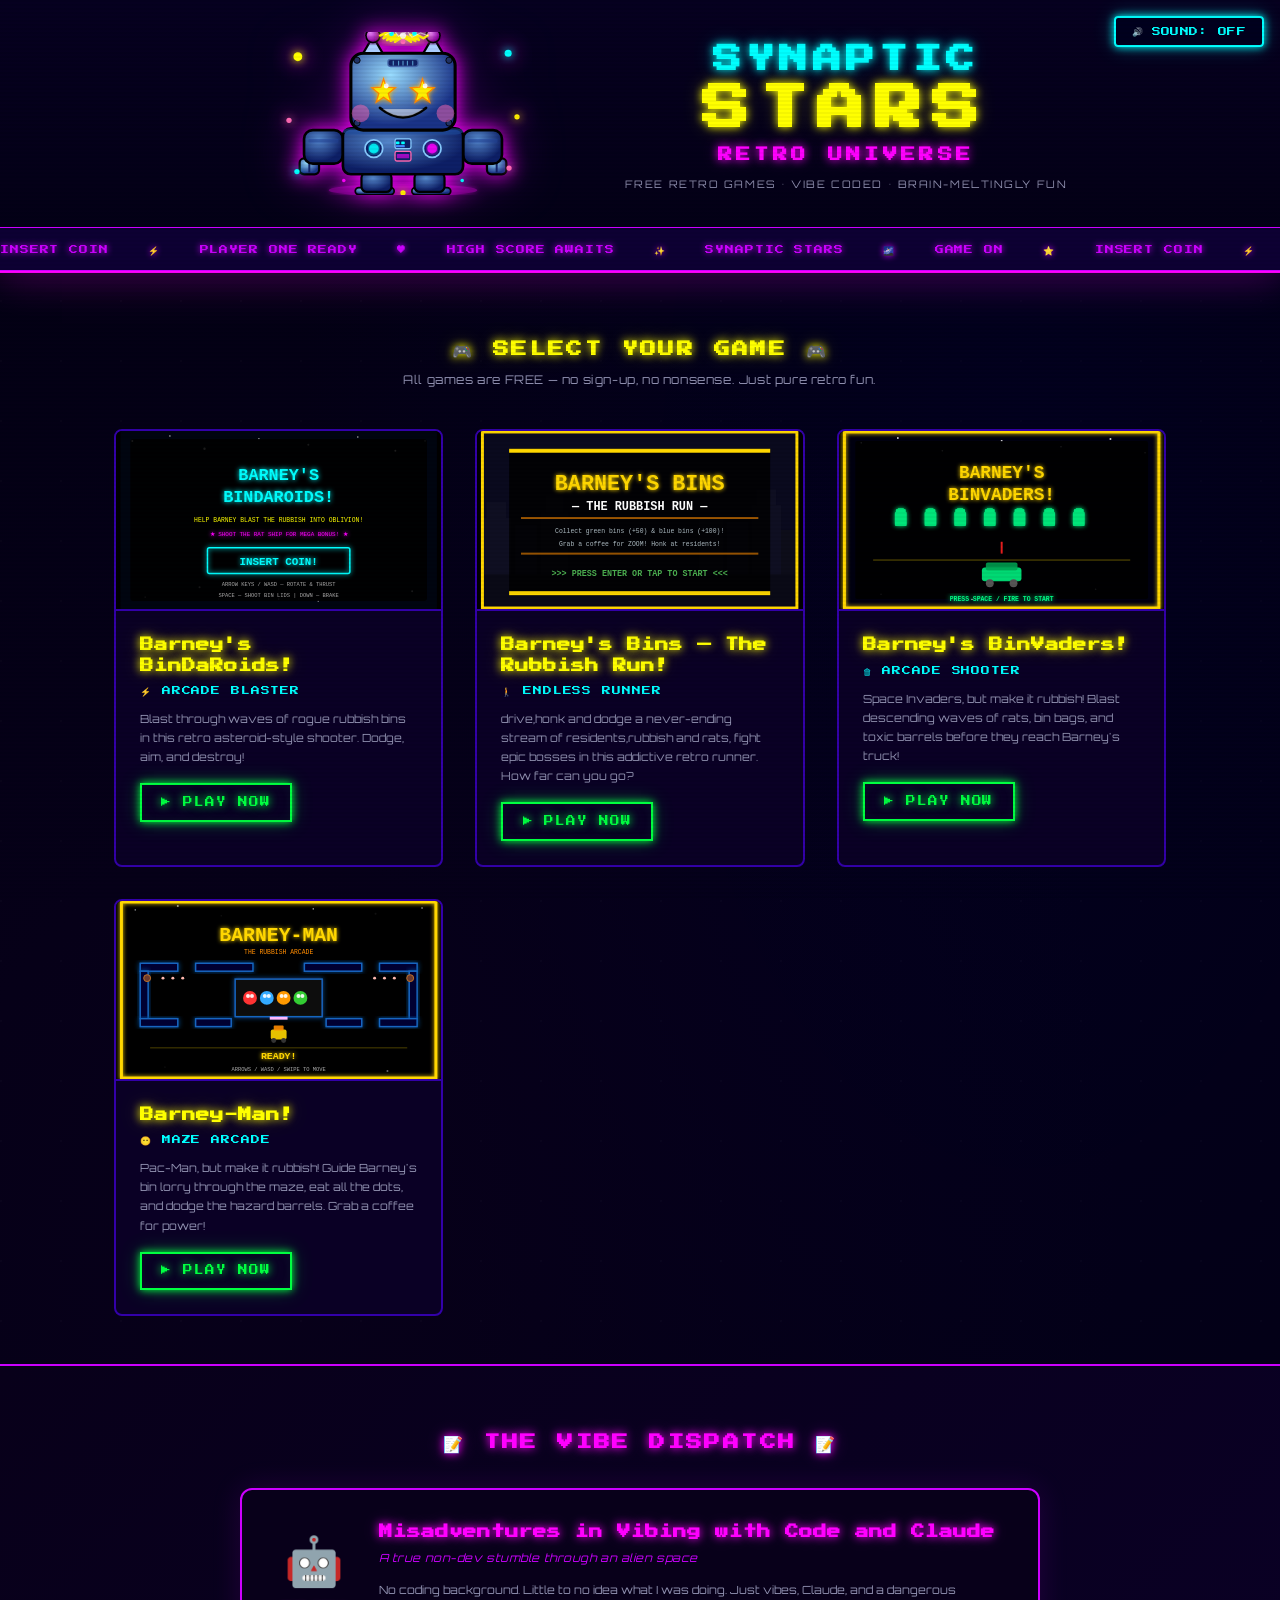
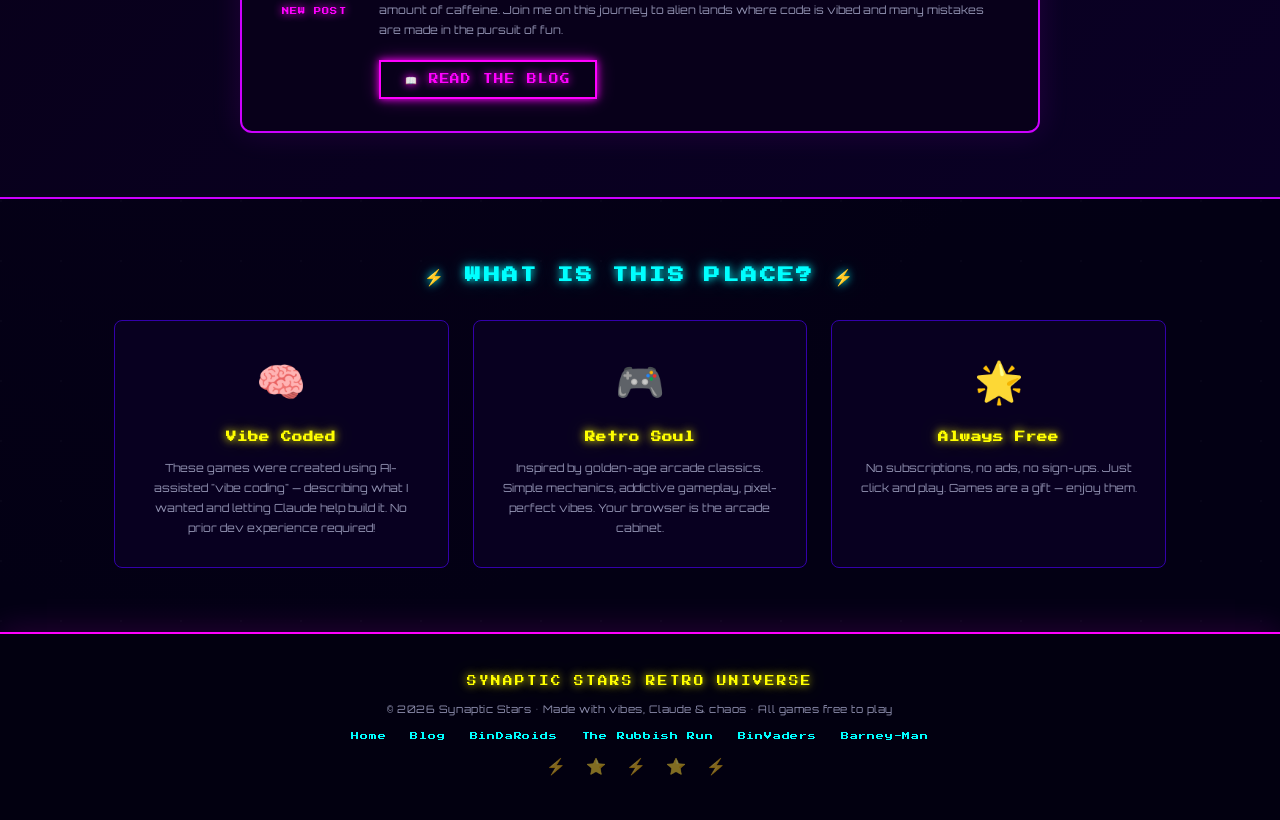
==== commit 0bb5f451: "Add Barney-Man tile to docs (live GitHub Pages folder) Co-Authored-By: Claude Sonnet 4.6 <noreply@an" ====
--- a/docs/index.html
+++ b/docs/index.html
@@ -5,7 +5,7 @@
   <meta charset="UTF-8" />
   <meta name="viewport" content="width=device-width, initial-scale=1.0" />
   <meta name="description"
-    content="Synaptic Stars Retro Universe - Free retro games made with Vibe coding. Play Barney's BinDaRoids, Barney's Bins: The Rubbish Run, and Barney's BinVaders!" />
+    content="Synaptic Stars Retro Universe - Free retro games made with Vibe coding. Play Barney's BinDaRoids, Barney's Bins: The Rubbish Run, Barney's BinVaders, and Barney-Man!" />
   <title>Synaptic Stars Retro Universe</title>
   <link rel="stylesheet" href="css/style.css" />
   <link rel="preconnect" href="https://fonts.googleapis.com" />
@@ -499,6 +499,134 @@
           </a>
         </article>
 
+        <!-- Game Tile 4: Barney-Man -->
+        <article class="game-tile" role="listitem">
+          <a href="https://synapticstar101.github.io/Bin-Man/" target="_blank" rel="noopener noreferrer"
+            class="game-tile-link"
+            aria-label="Play Barney-Man - a retro Pac-Man-style maze arcade game (opens in new tab)">
+            <div class="game-tile-inner">
+              <div class="game-screen-preview" aria-hidden="true">
+                <svg viewBox="0 0 320 180" xmlns="http://www.w3.org/2000/svg"
+                  style="width:100%;height:100%;display:block">
+                  <defs>
+                    <filter id="bm-gold-glow" x="-20%" y="-20%" width="140%" height="140%">
+                      <feGaussianBlur stdDeviation="2" result="b" />
+                      <feMerge>
+                        <feMergeNode in="b" />
+                        <feMergeNode in="SourceGraphic" />
+                      </feMerge>
+                    </filter>
+                    <filter id="bm-blue-glow" x="-30%" y="-30%" width="160%" height="160%">
+                      <feGaussianBlur stdDeviation="2.5" result="b" />
+                      <feMerge>
+                        <feMergeNode in="b" />
+                        <feMergeNode in="SourceGraphic" />
+                      </feMerge>
+                    </filter>
+                  </defs>
+                  <!-- Black background -->
+                  <rect width="320" height="180" fill="#000000" />
+                  <!-- Sparse stars -->
+                  <circle cx="15" cy="9" r="0.8" fill="white" opacity="0.5" />
+                  <circle cx="58" cy="5" r="1" fill="white" opacity="0.6" />
+                  <circle cx="102" cy="15" r="0.8" fill="white" opacity="0.5" />
+                  <circle cx="195" cy="8" r="0.8" fill="white" opacity="0.6" />
+                  <circle cx="258" cy="13" r="1" fill="white" opacity="0.5" />
+                  <circle cx="305" cy="7" r="0.8" fill="white" opacity="0.7" />
+                  <circle cx="45" cy="168" r="0.8" fill="white" opacity="0.4" />
+                  <circle cx="270" cy="172" r="1" fill="white" opacity="0.4" />
+                  <!-- Gold border -->
+                  <rect x="1" y="1" width="318" height="178" fill="none" stroke="#FFD700" stroke-width="3"
+                    filter="url(#bm-gold-glow)" />
+                  <!-- Dark overlay panel -->
+                  <rect x="12" y="10" width="296" height="160" fill="rgba(0,0,0,0.88)" rx="2" />
+                  <!-- Title -->
+                  <text x="160" y="40" text-anchor="middle" font-family="'Courier New',monospace" font-size="20"
+                    font-weight="bold" fill="#FFD700" filter="url(#bm-gold-glow)">BARNEY-MAN</text>
+                  <!-- Subtitle -->
+                  <text x="160" y="54" text-anchor="middle" font-family="'Courier New',monospace" font-size="6.5"
+                    fill="#FF8C00">THE RUBBISH ARCADE</text>
+                  <!-- Maze walls - top strip with corridor gaps -->
+                  <rect x="20" y="63" width="38" height="8" fill="#000033" stroke="#1565C0" stroke-width="1.5"
+                    filter="url(#bm-blue-glow)" />
+                  <rect x="76" y="63" width="58" height="8" fill="#000033" stroke="#1565C0" stroke-width="1.5"
+                    filter="url(#bm-blue-glow)" />
+                  <rect x="186" y="63" width="58" height="8" fill="#000033" stroke="#1565C0" stroke-width="1.5"
+                    filter="url(#bm-blue-glow)" />
+                  <rect x="262" y="63" width="38" height="8" fill="#000033" stroke="#1565C0" stroke-width="1.5"
+                    filter="url(#bm-blue-glow)" />
+                  <!-- Side walls -->
+                  <rect x="20" y="71" width="8" height="48" fill="#000033" stroke="#1565C0" stroke-width="1.5"
+                    filter="url(#bm-blue-glow)" />
+                  <rect x="292" y="71" width="8" height="48" fill="#000033" stroke="#1565C0" stroke-width="1.5"
+                    filter="url(#bm-blue-glow)" />
+                  <!-- Ghost house -->
+                  <rect x="116" y="79" width="88" height="38" fill="#111111" stroke="#1565C0" stroke-width="1.5"
+                    filter="url(#bm-blue-glow)" />
+                  <!-- Ghost house door (pink) -->
+                  <rect x="151" y="117" width="18" height="3" fill="#FFB8FF" />
+                  <!-- Bottom walls -->
+                  <rect x="20" y="119" width="38" height="8" fill="#000033" stroke="#1565C0" stroke-width="1.5"
+                    filter="url(#bm-blue-glow)" />
+                  <rect x="76" y="119" width="36" height="8" fill="#000033" stroke="#1565C0" stroke-width="1.5"
+                    filter="url(#bm-blue-glow)" />
+                  <rect x="208" y="119" width="36" height="8" fill="#000033" stroke="#1565C0" stroke-width="1.5"
+                    filter="url(#bm-blue-glow)" />
+                  <rect x="262" y="119" width="38" height="8" fill="#000033" stroke="#1565C0" stroke-width="1.5"
+                    filter="url(#bm-blue-glow)" />
+                  <!-- Dots - left corridor -->
+                  <circle cx="27" cy="78" r="3.5" fill="#6D3B2E" stroke="#C07028" stroke-width="1" />
+                  <circle cx="43" cy="78" r="1.5" fill="#FFB8AE" />
+                  <circle cx="53" cy="78" r="1.5" fill="#FFB8AE" />
+                  <circle cx="63" cy="78" r="1.5" fill="#FFB8AE" />
+                  <!-- Dots - right corridor -->
+                  <circle cx="257" cy="78" r="1.5" fill="#FFB8AE" />
+                  <circle cx="267" cy="78" r="1.5" fill="#FFB8AE" />
+                  <circle cx="277" cy="78" r="1.5" fill="#FFB8AE" />
+                  <circle cx="293" cy="78" r="3.5" fill="#6D3B2E" stroke="#C07028" stroke-width="1" />
+                  <!-- Ghost barrels inside ghost house -->
+                  <!-- Red barrel -->
+                  <circle cx="131" cy="98" r="7" fill="#FF3333" />
+                  <circle cx="129" cy="96" r="2" fill="white" opacity="0.9" />
+                  <circle cx="133" cy="96" r="2" fill="white" opacity="0.9" />
+                  <!-- Blue barrel -->
+                  <circle cx="148" cy="98" r="7" fill="#33AAFF" />
+                  <circle cx="146" cy="96" r="2" fill="white" opacity="0.9" />
+                  <circle cx="150" cy="96" r="2" fill="white" opacity="0.9" />
+                  <!-- Orange barrel -->
+                  <circle cx="165" cy="98" r="7" fill="#FF9900" />
+                  <circle cx="163" cy="96" r="2" fill="white" opacity="0.9" />
+                  <circle cx="167" cy="96" r="2" fill="white" opacity="0.9" />
+                  <!-- Green barrel -->
+                  <circle cx="182" cy="98" r="7" fill="#33CC33" />
+                  <circle cx="180" cy="96" r="2" fill="white" opacity="0.9" />
+                  <circle cx="184" cy="96" r="2" fill="white" opacity="0.9" />
+                  <!-- Barney bin lorry (top-down, below ghost house) -->
+                  <rect x="152" y="130" width="16" height="10" rx="2" fill="#FFD700" opacity="0.9" />
+                  <rect x="155" y="126" width="10" height="5" rx="1" fill="#FF8C00" opacity="0.9" />
+                  <circle cx="155" cy="141" r="2.5" fill="#333" />
+                  <circle cx="165" cy="141" r="2.5" fill="#333" />
+                  <!-- Divider -->
+                  <rect x="30" y="148" width="260" height="1" fill="#FFD700" opacity="0.3" />
+                  <!-- READY! -->
+                  <text x="160" y="160" text-anchor="middle" font-family="'Courier New',monospace" font-size="10"
+                    font-weight="bold" fill="#FFD700" filter="url(#bm-gold-glow)">READY!</text>
+                  <!-- Controls hint -->
+                  <text x="160" y="172" text-anchor="middle" font-family="'Courier New',monospace" font-size="5.5"
+                    fill="#aaaaaa">ARROWS / WASD / SWIPE TO MOVE</text>
+                </svg>
+              </div>
+              <div class="game-info">
+                <h3 class="game-title">Barney-Man!</h3>
+                <p class="game-genre">&#128566; MAZE ARCADE</p>
+                <p class="game-desc">Pac-Man, but make it rubbish! Guide Barney's bin lorry through the maze, eat all
+                  the dots, and dodge the hazard barrels. Grab a coffee for power!</p>
+                <span class="play-btn" aria-hidden="true">&#9654; PLAY NOW</span>
+              </div>
+            </div>
+          </a>
+        </article>
+
       </div>
     </section>
 
@@ -571,6 +699,8 @@
           Run</a>
         <a href="https://synapticstar101.github.io/Barney-s-BinVaders/" target="_blank"
           rel="noopener noreferrer">BinVaders</a>
+        <a href="https://synapticstar101.github.io/Bin-Man/" target="_blank"
+          rel="noopener noreferrer">Barney-Man</a>
       </nav>
       <p class="footer-credits" aria-hidden="true">&#9889; &#11088; &#9889; &#11088; &#9889;</p>
     </div>
